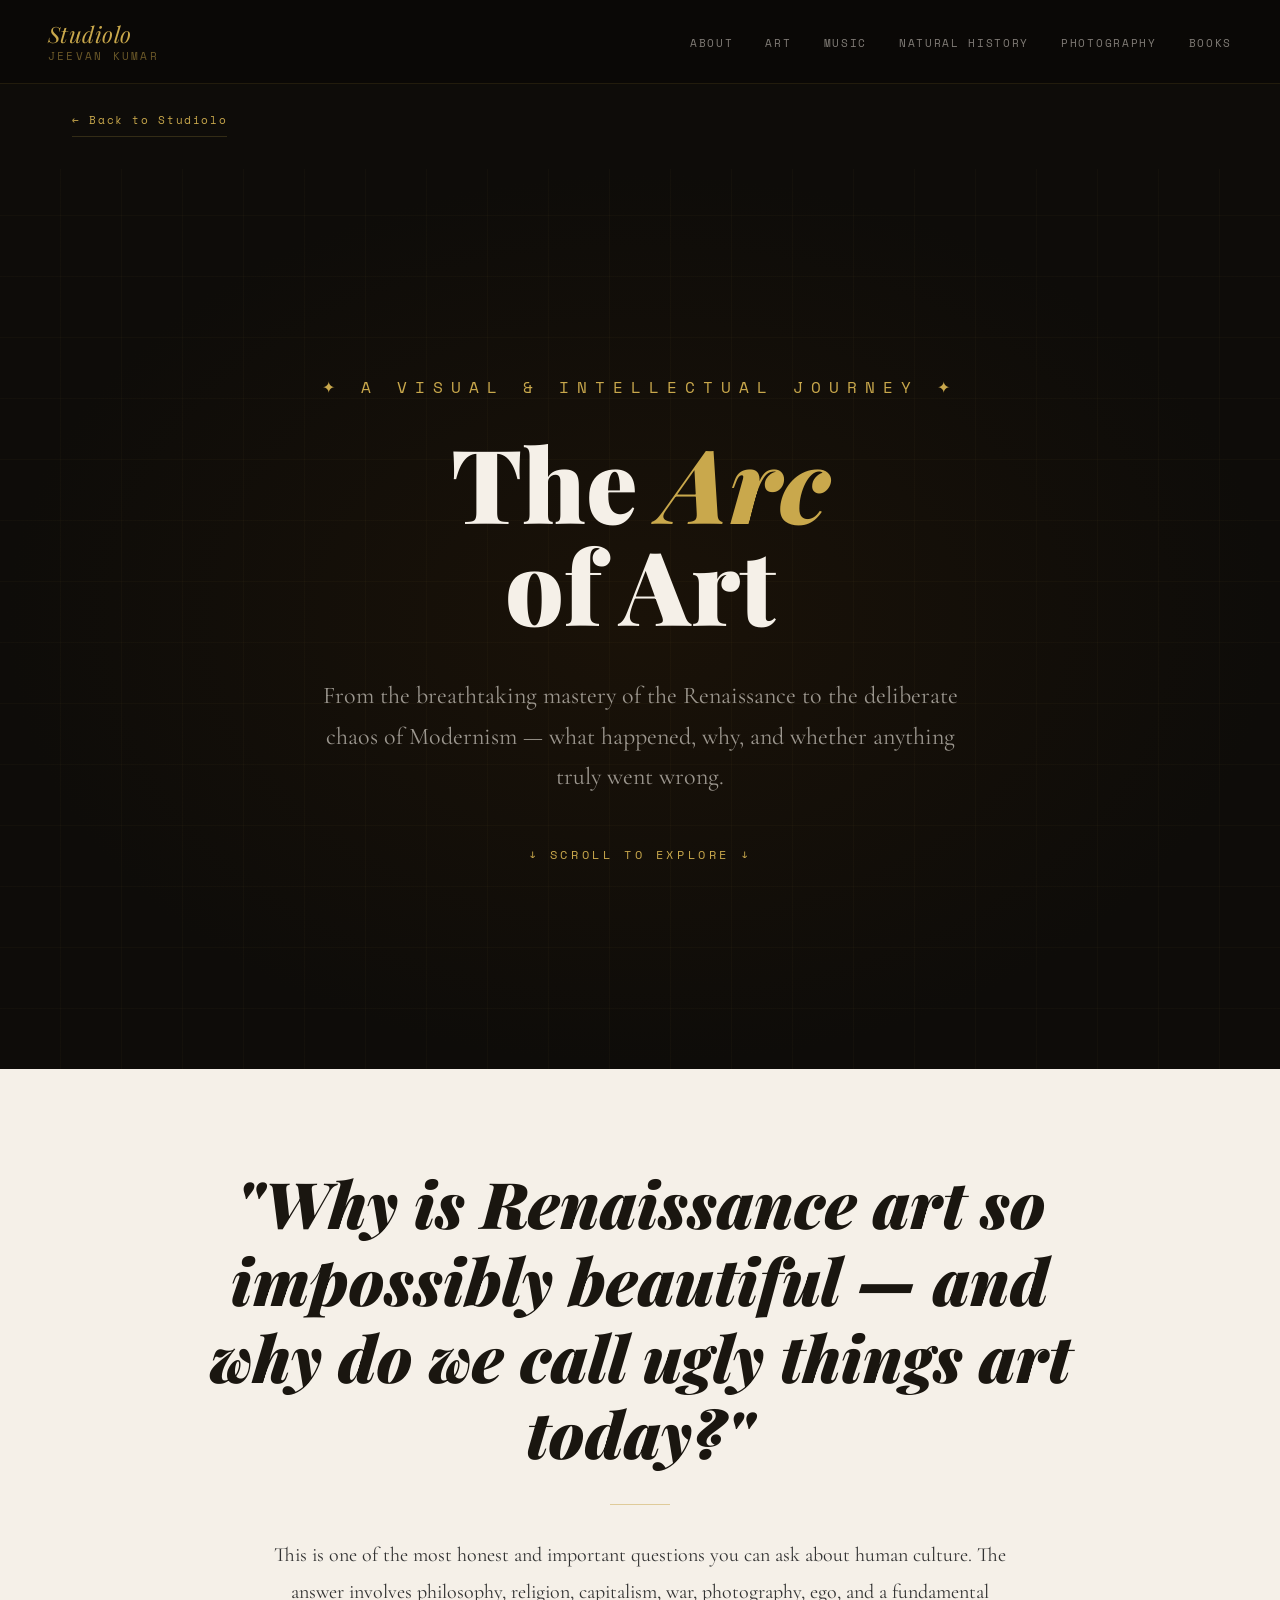
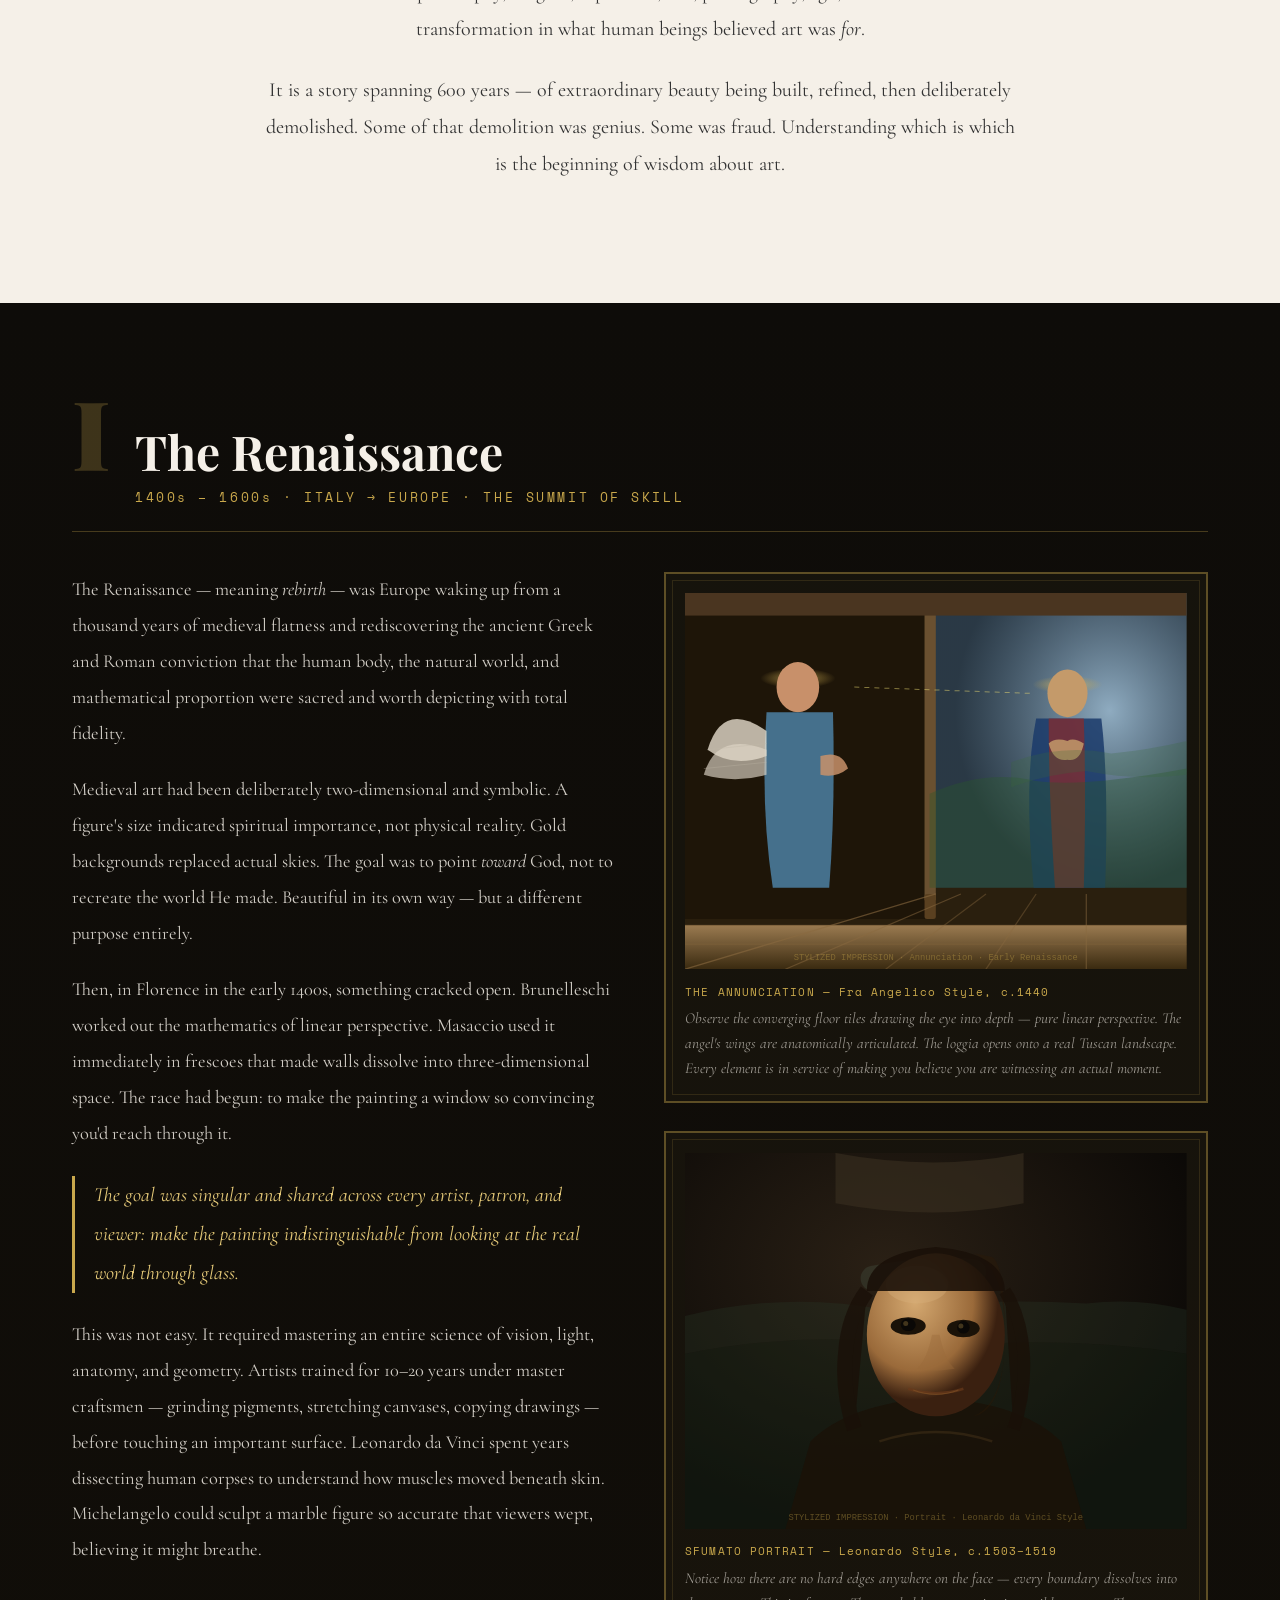
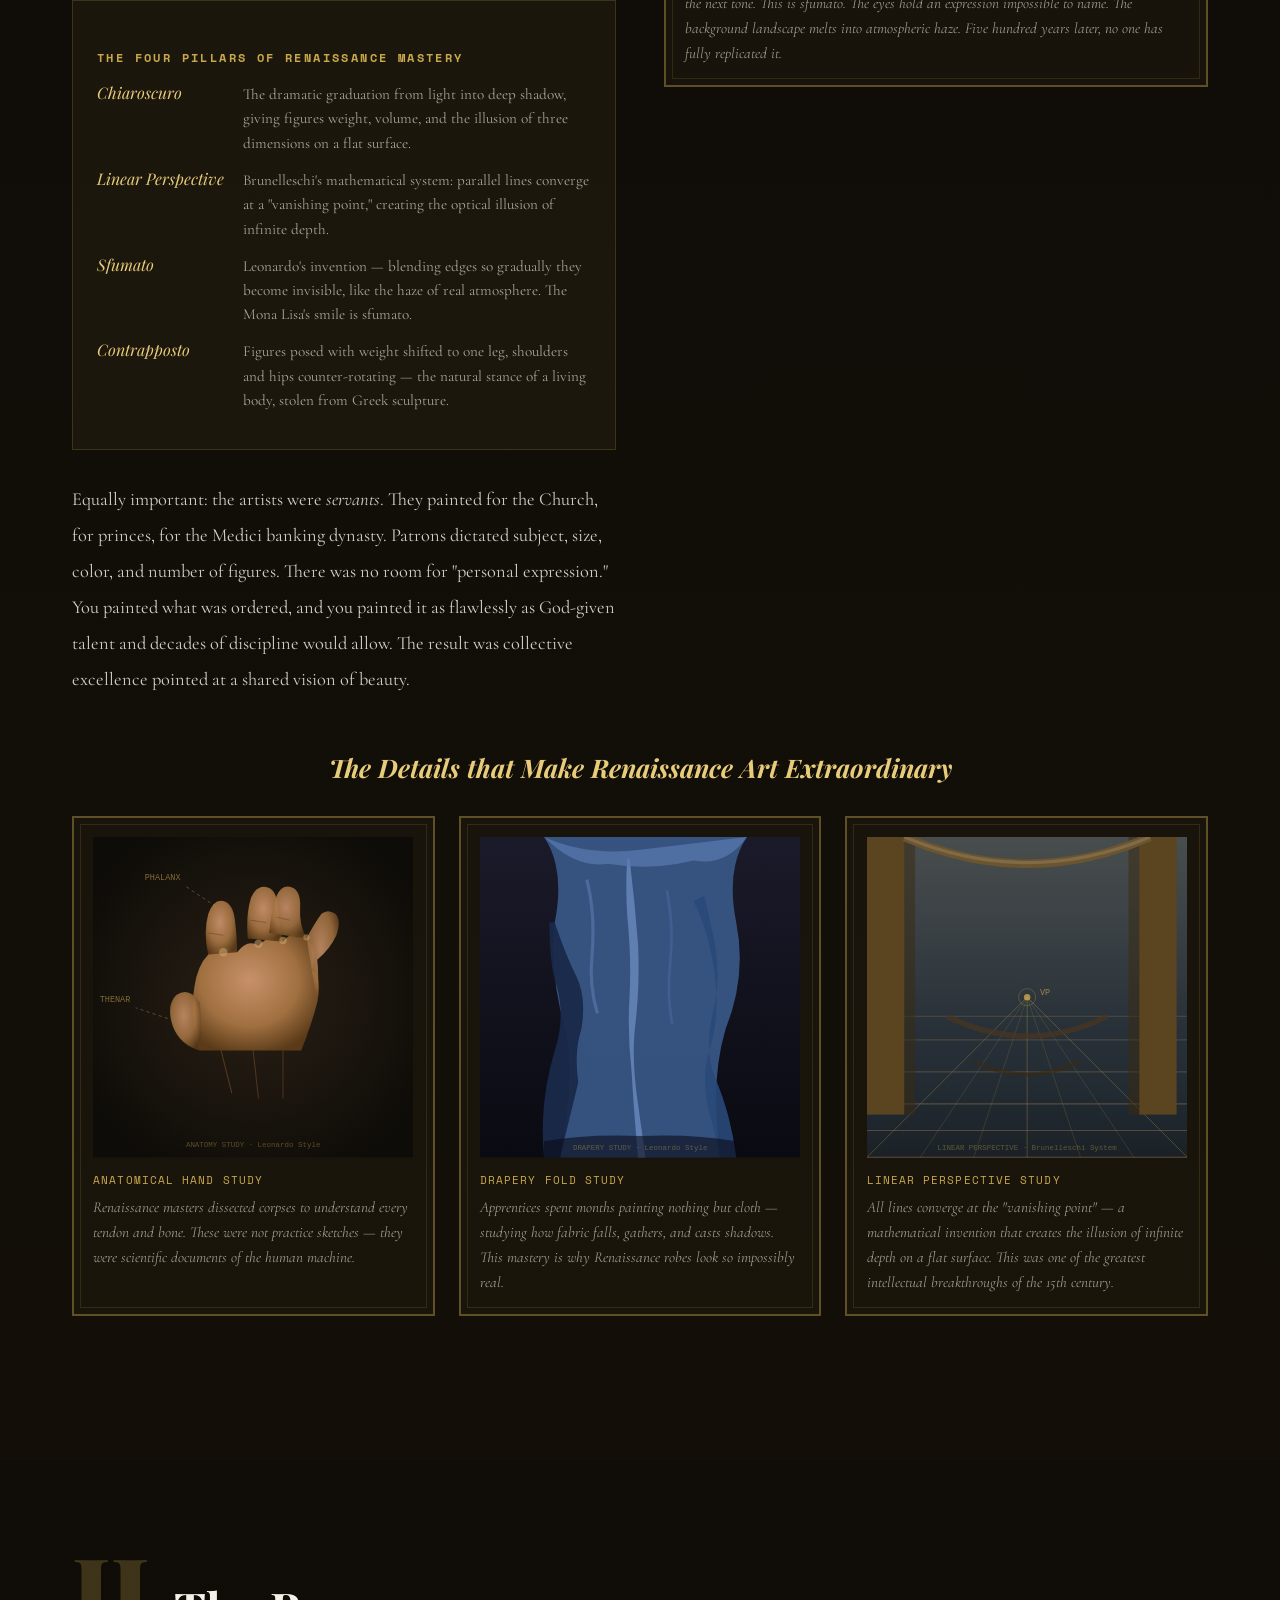
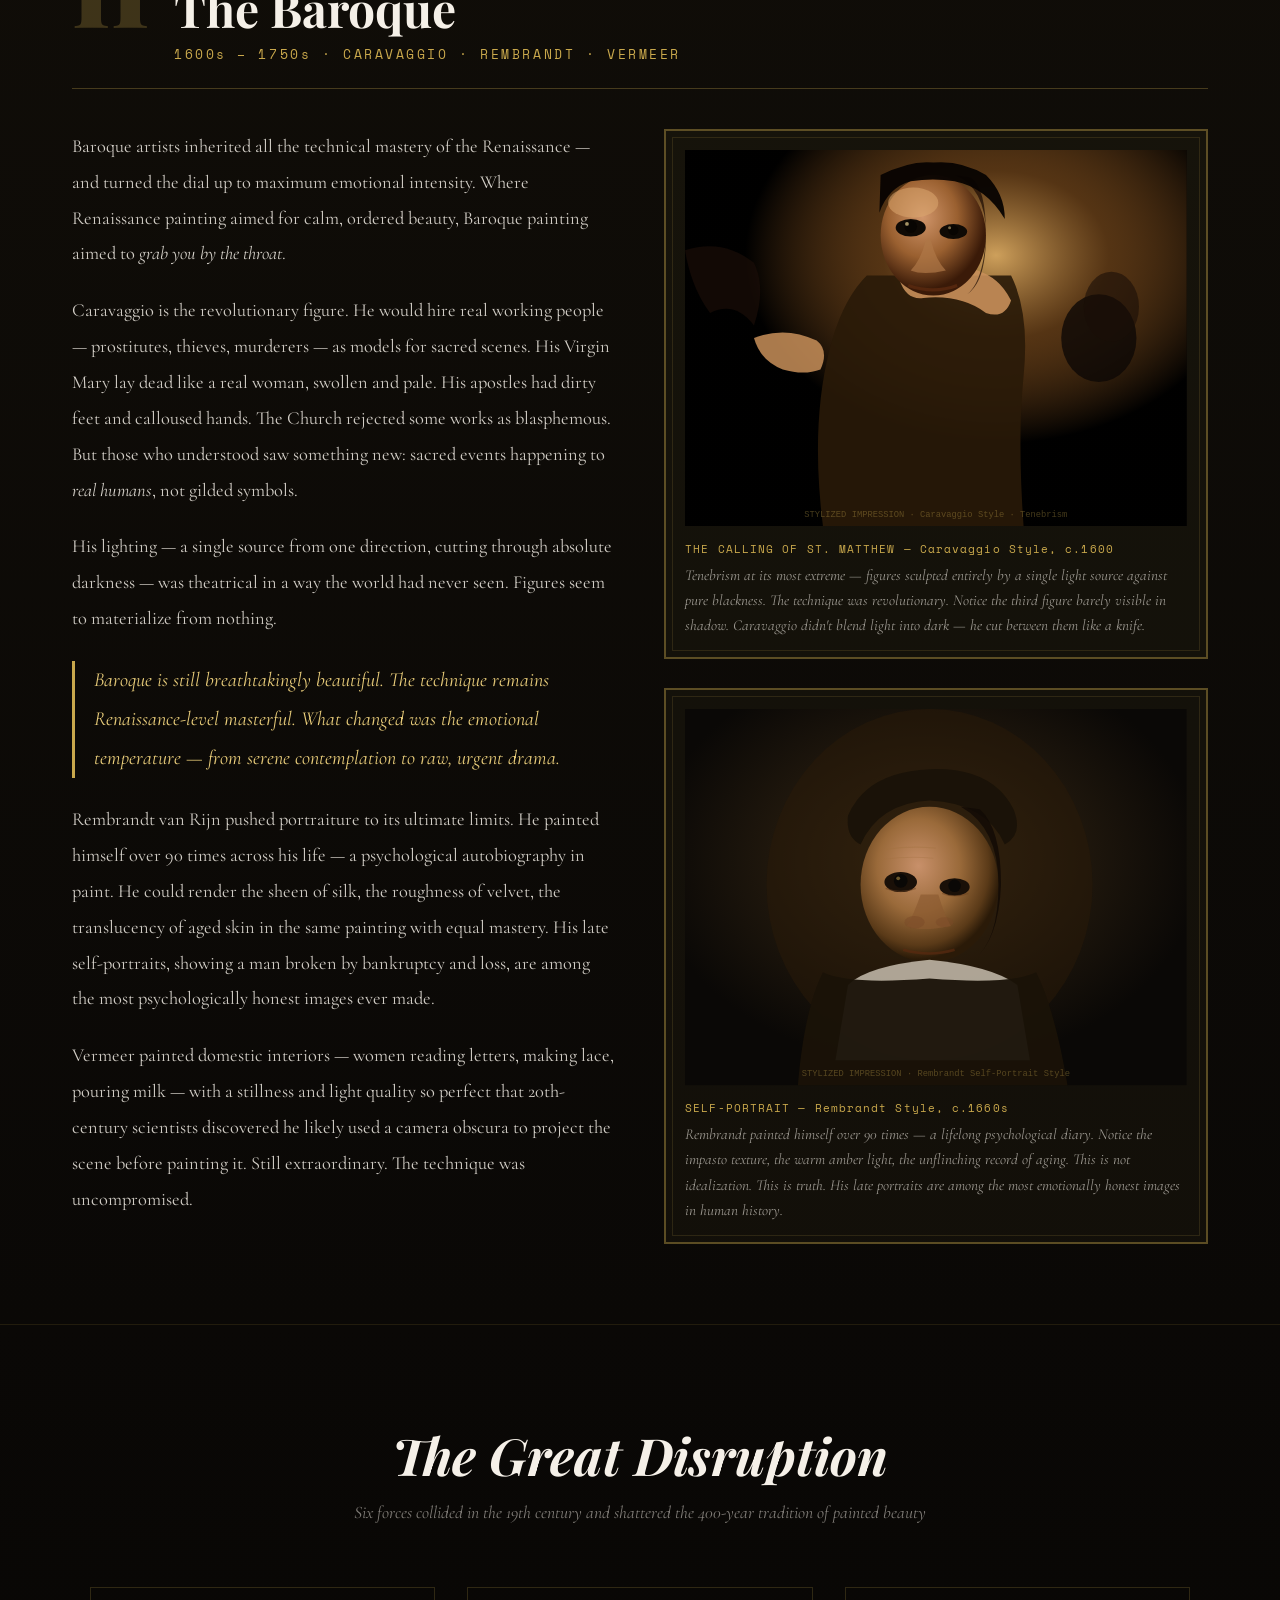
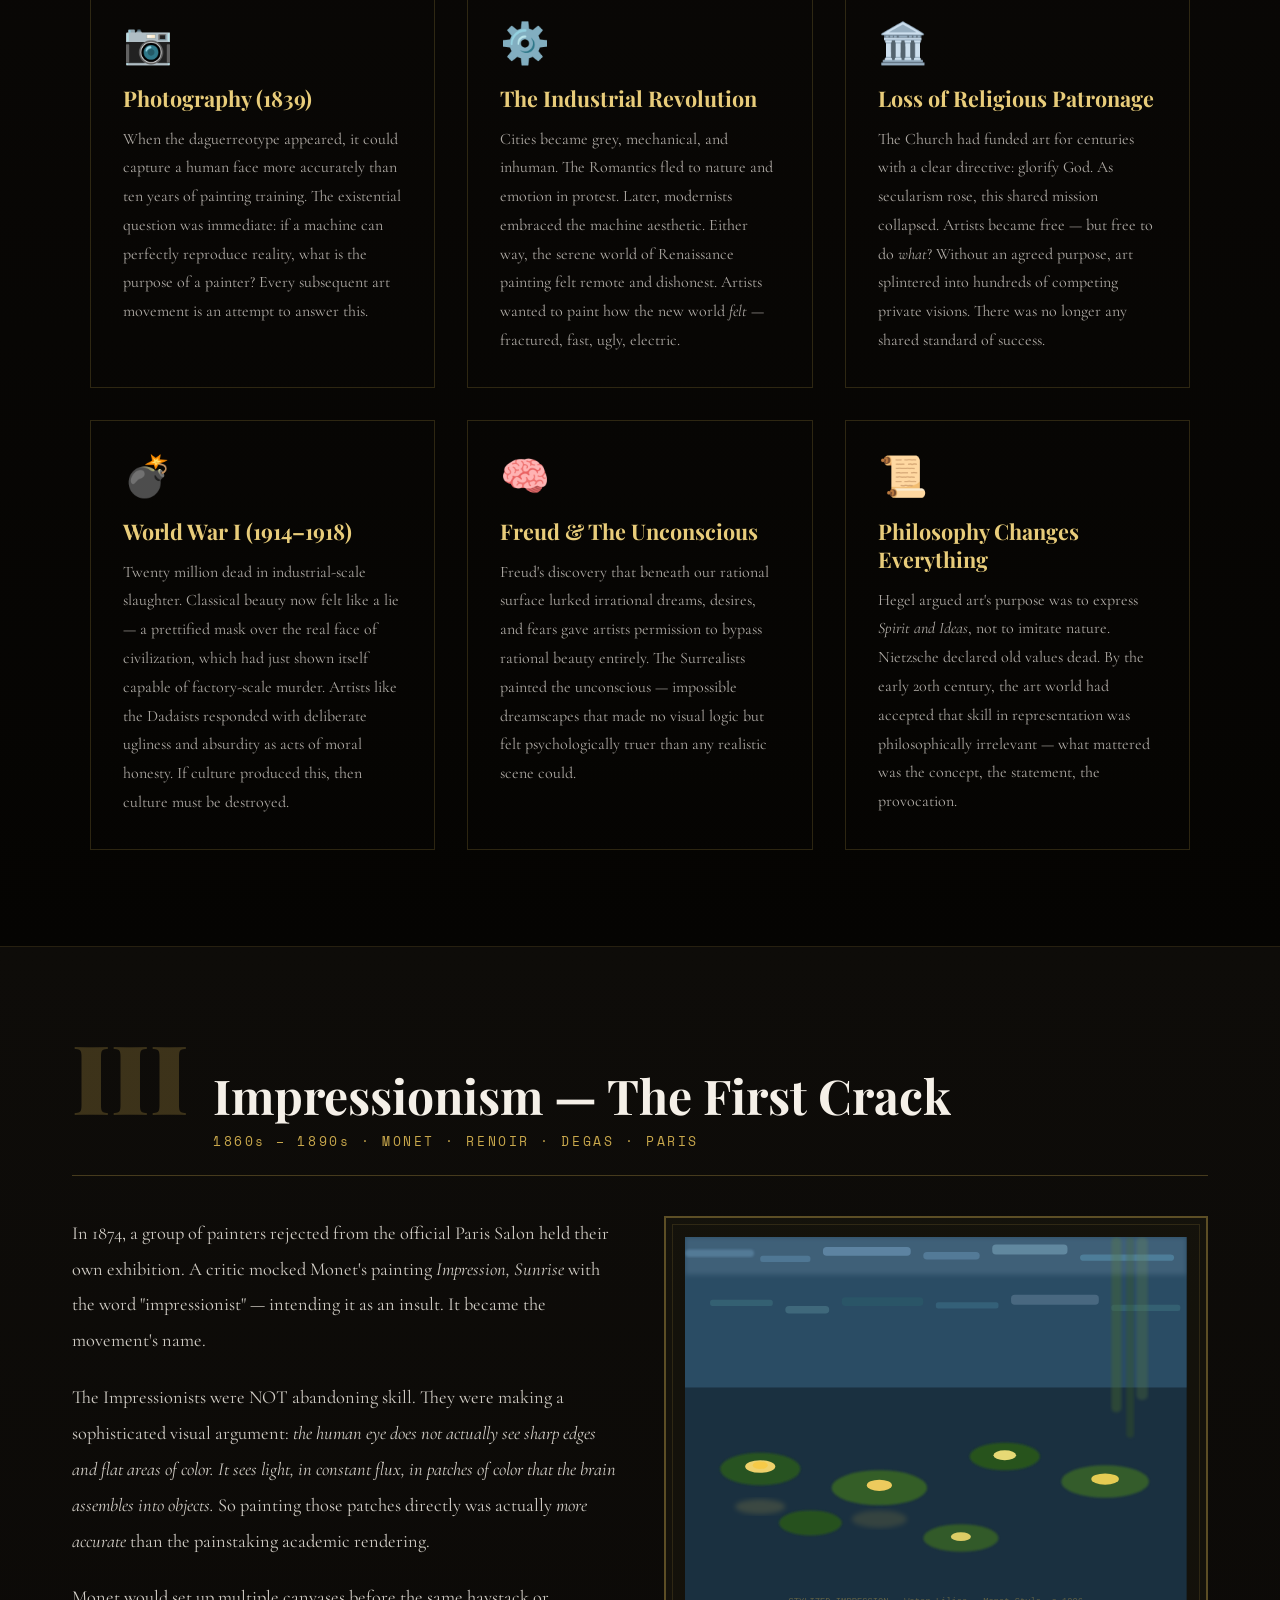
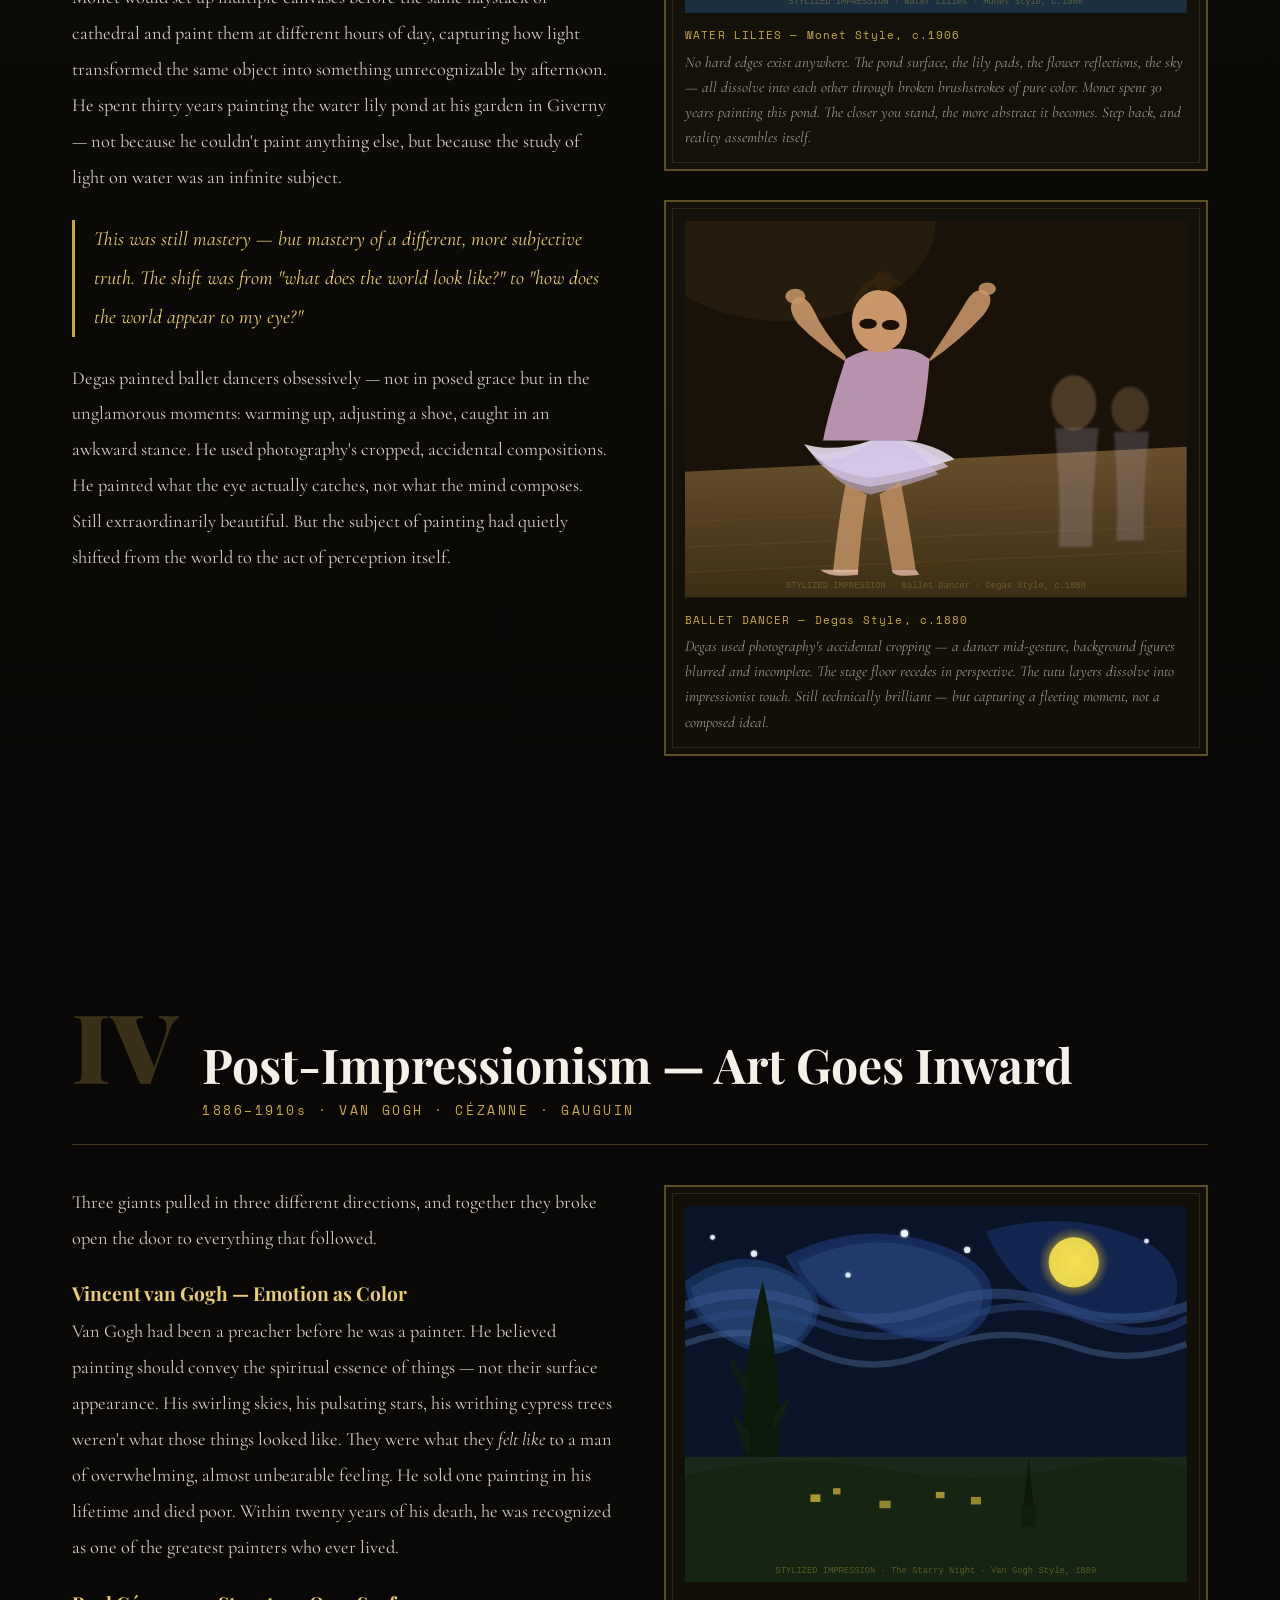
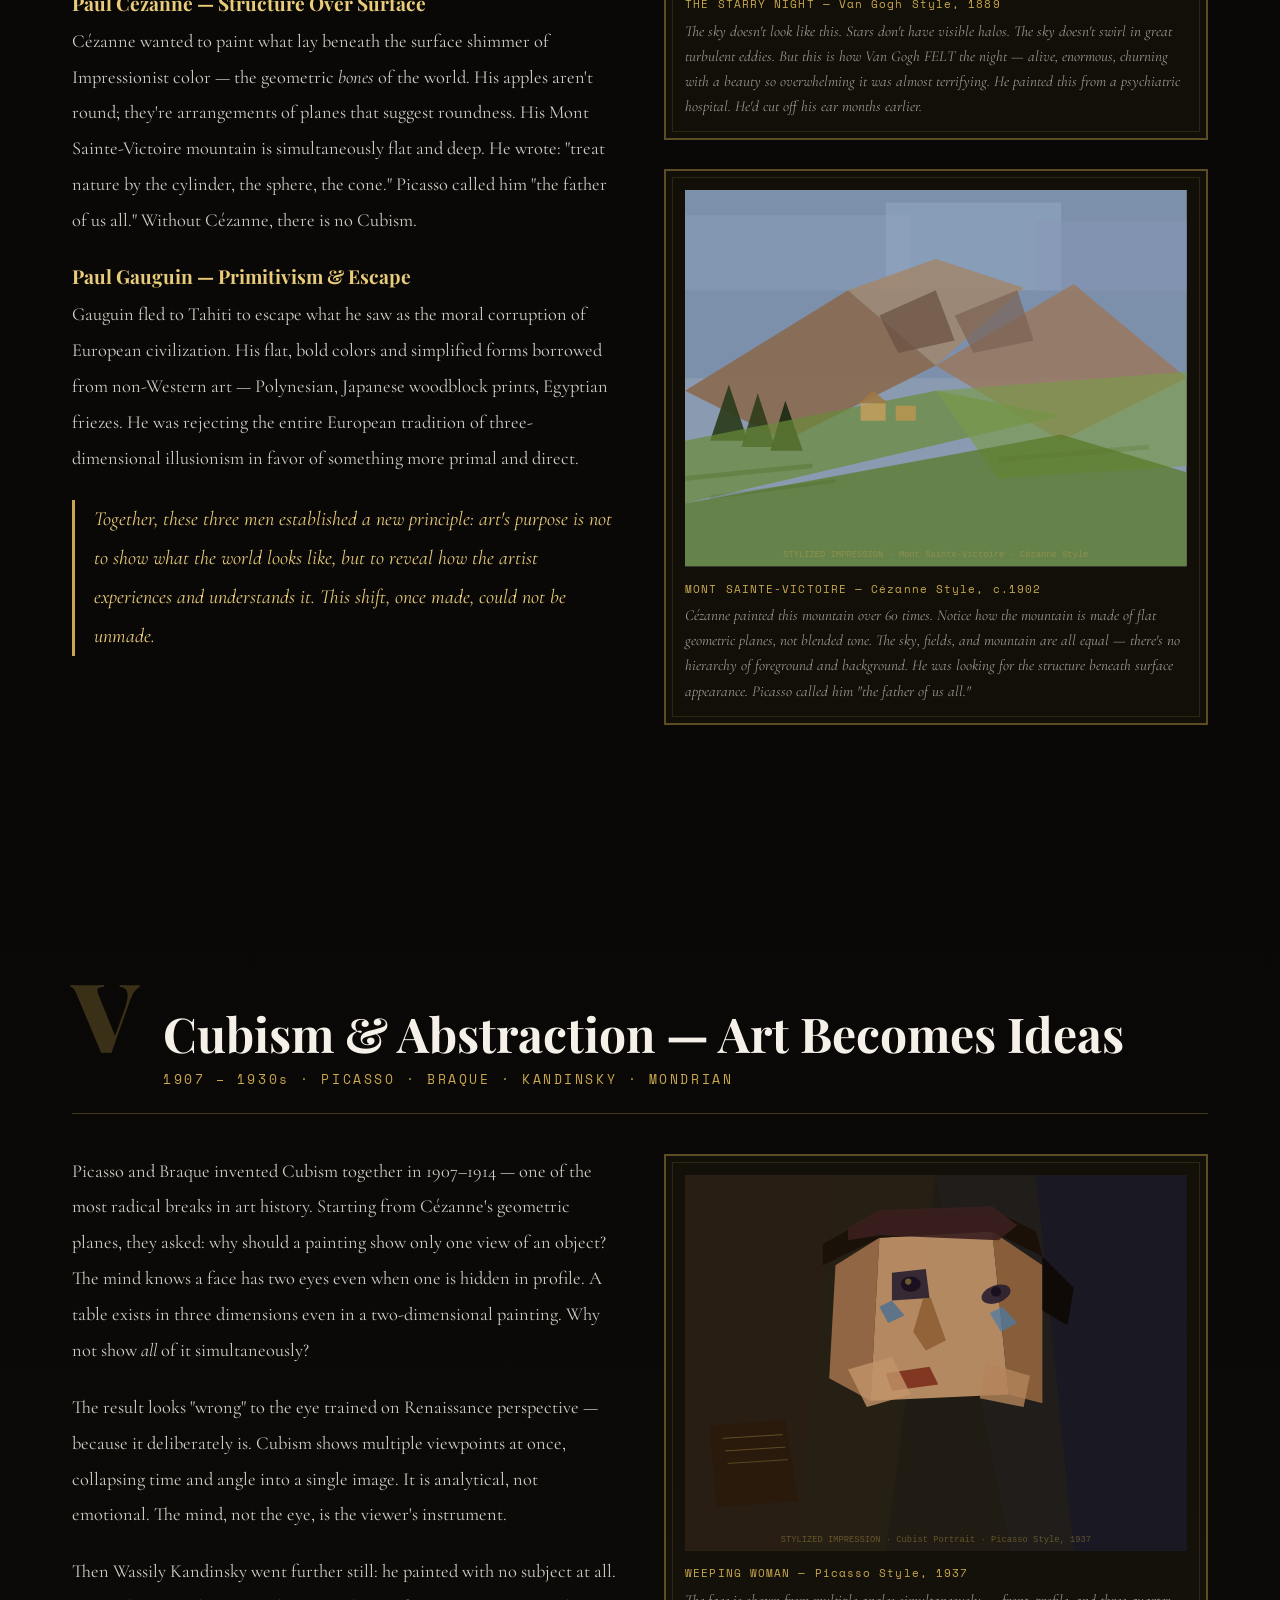
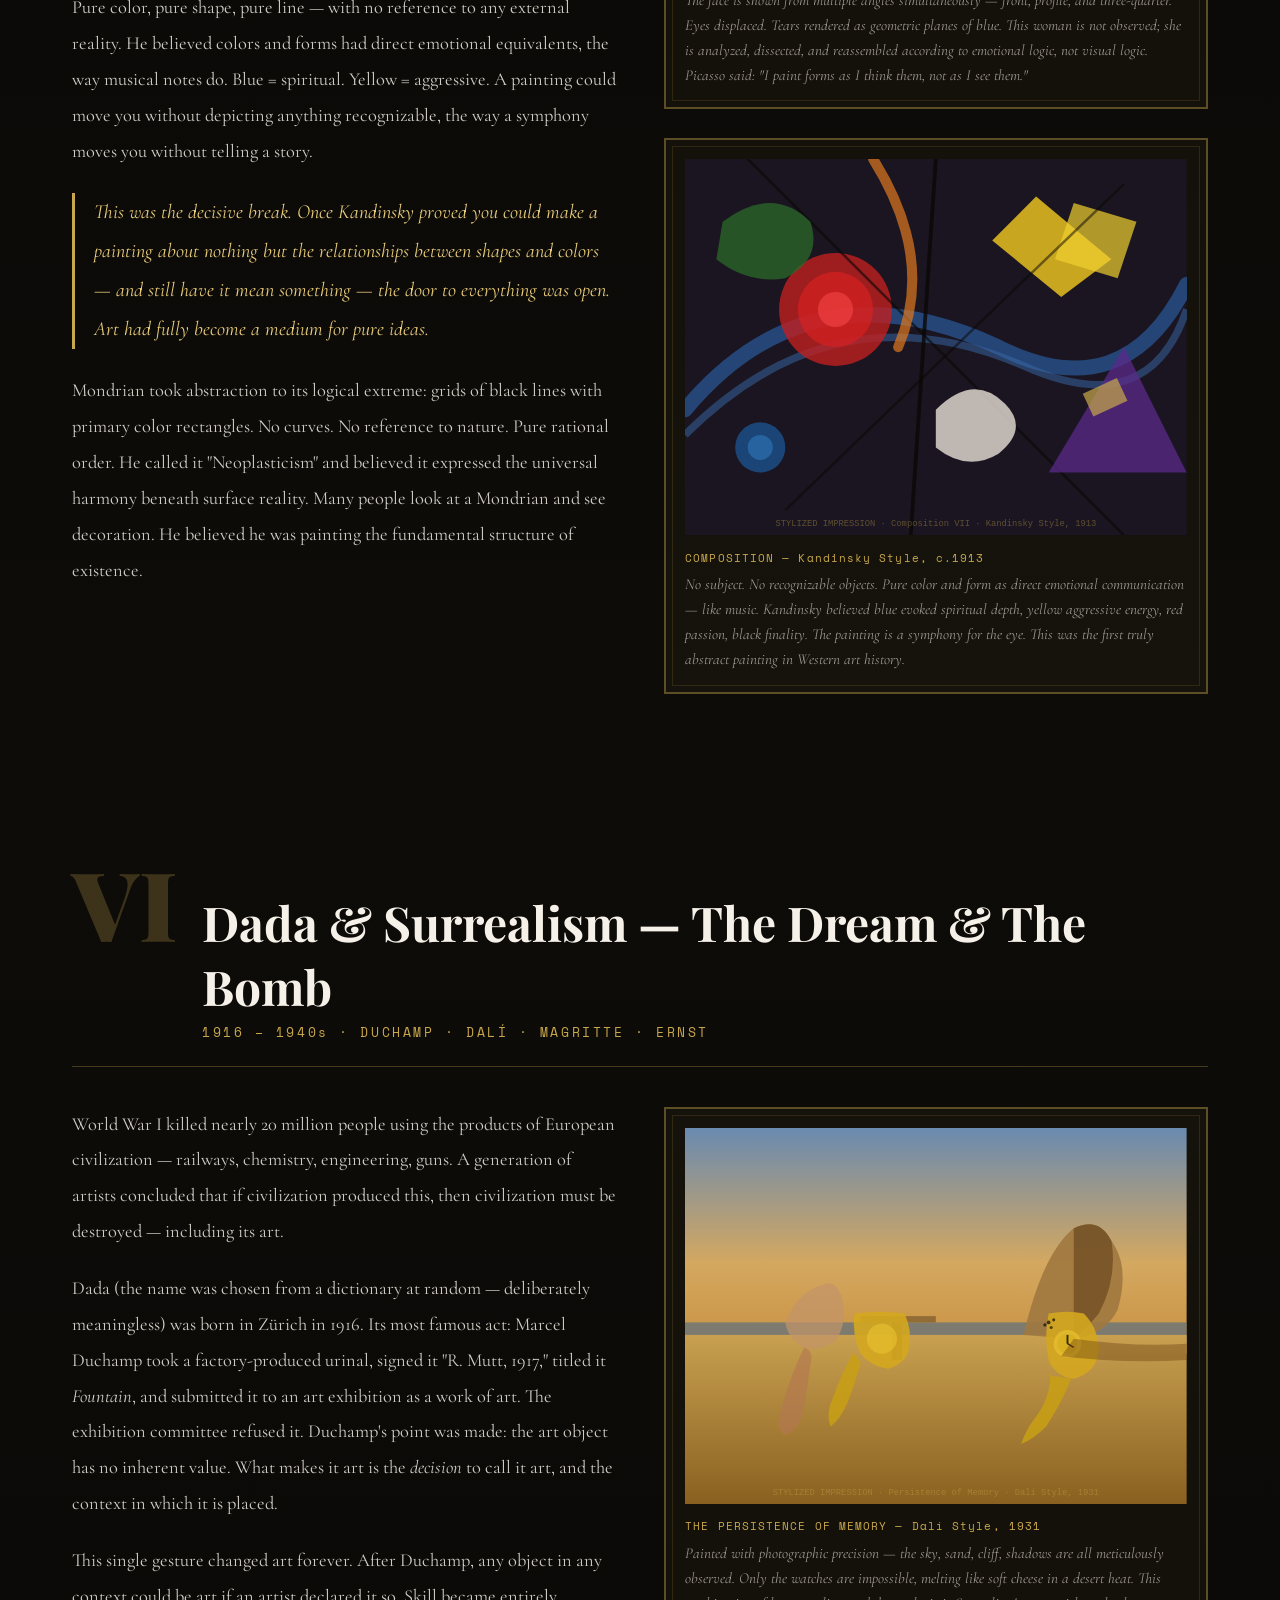
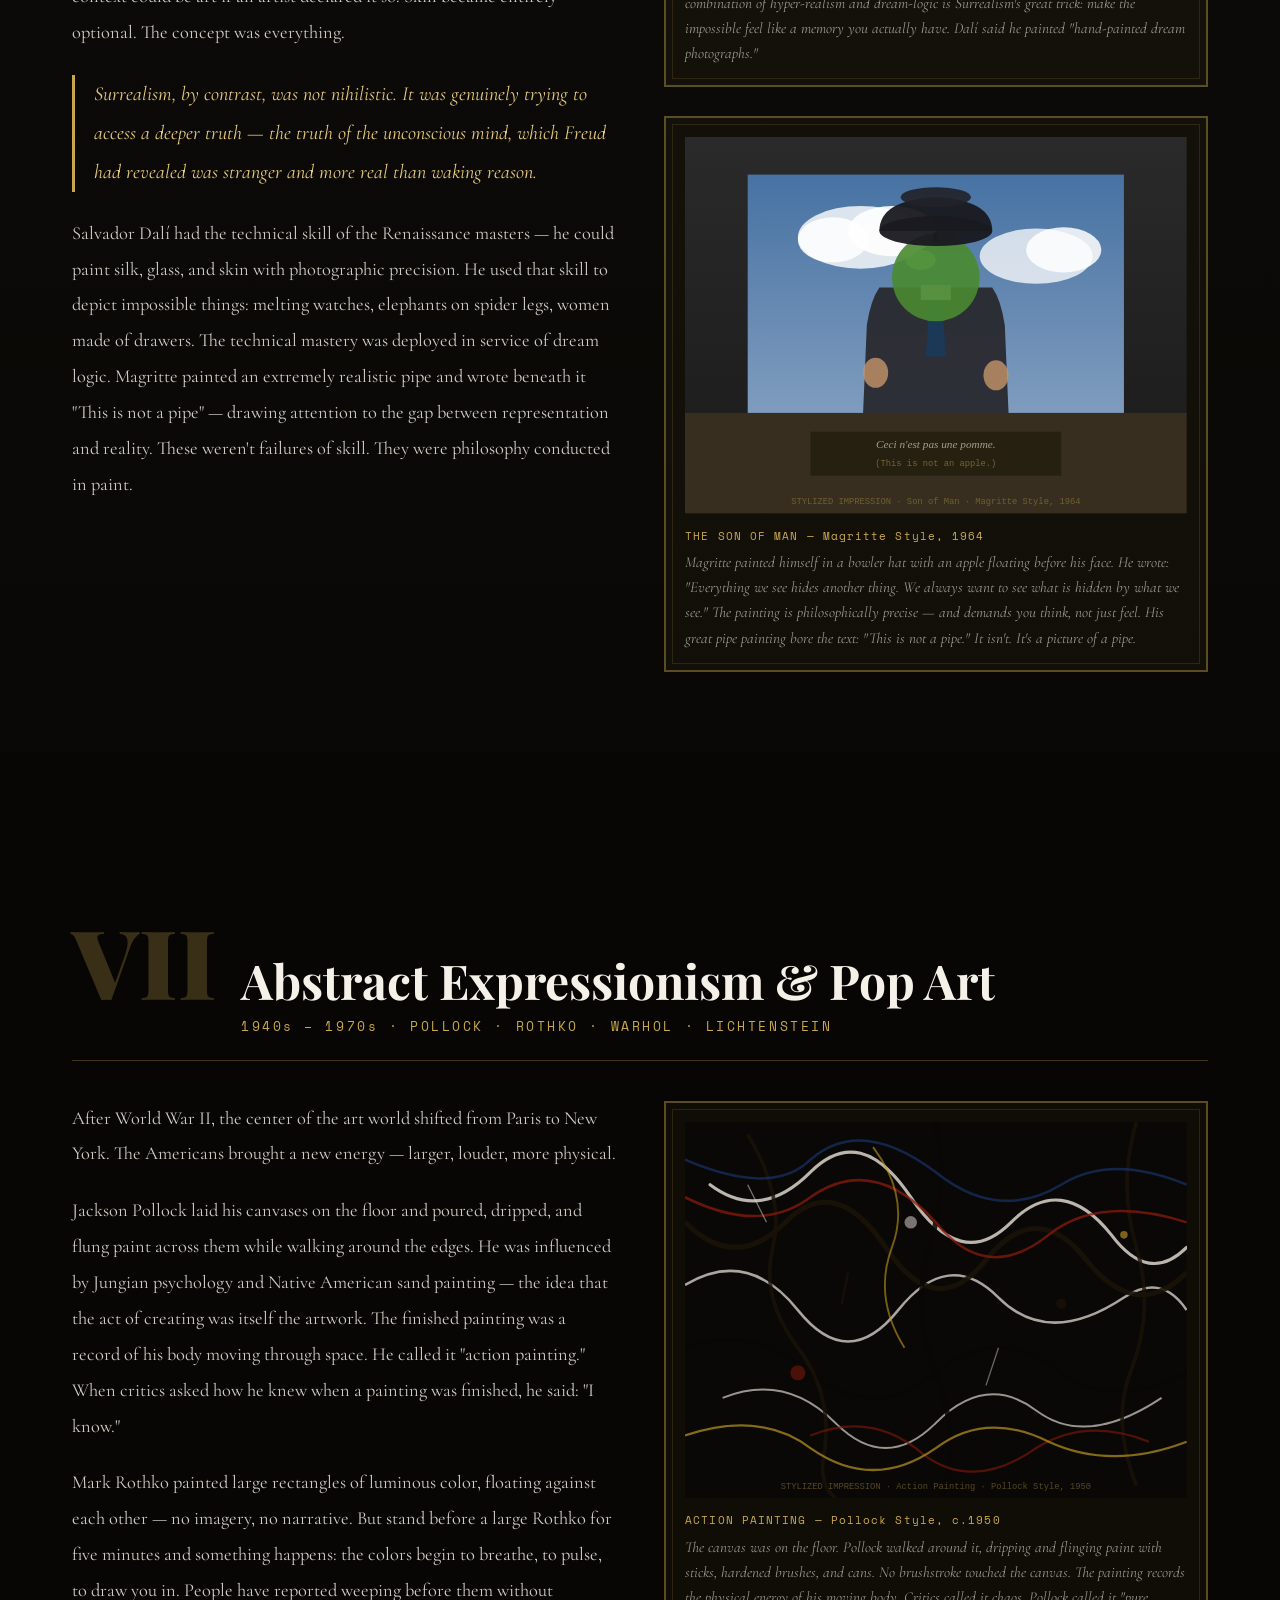
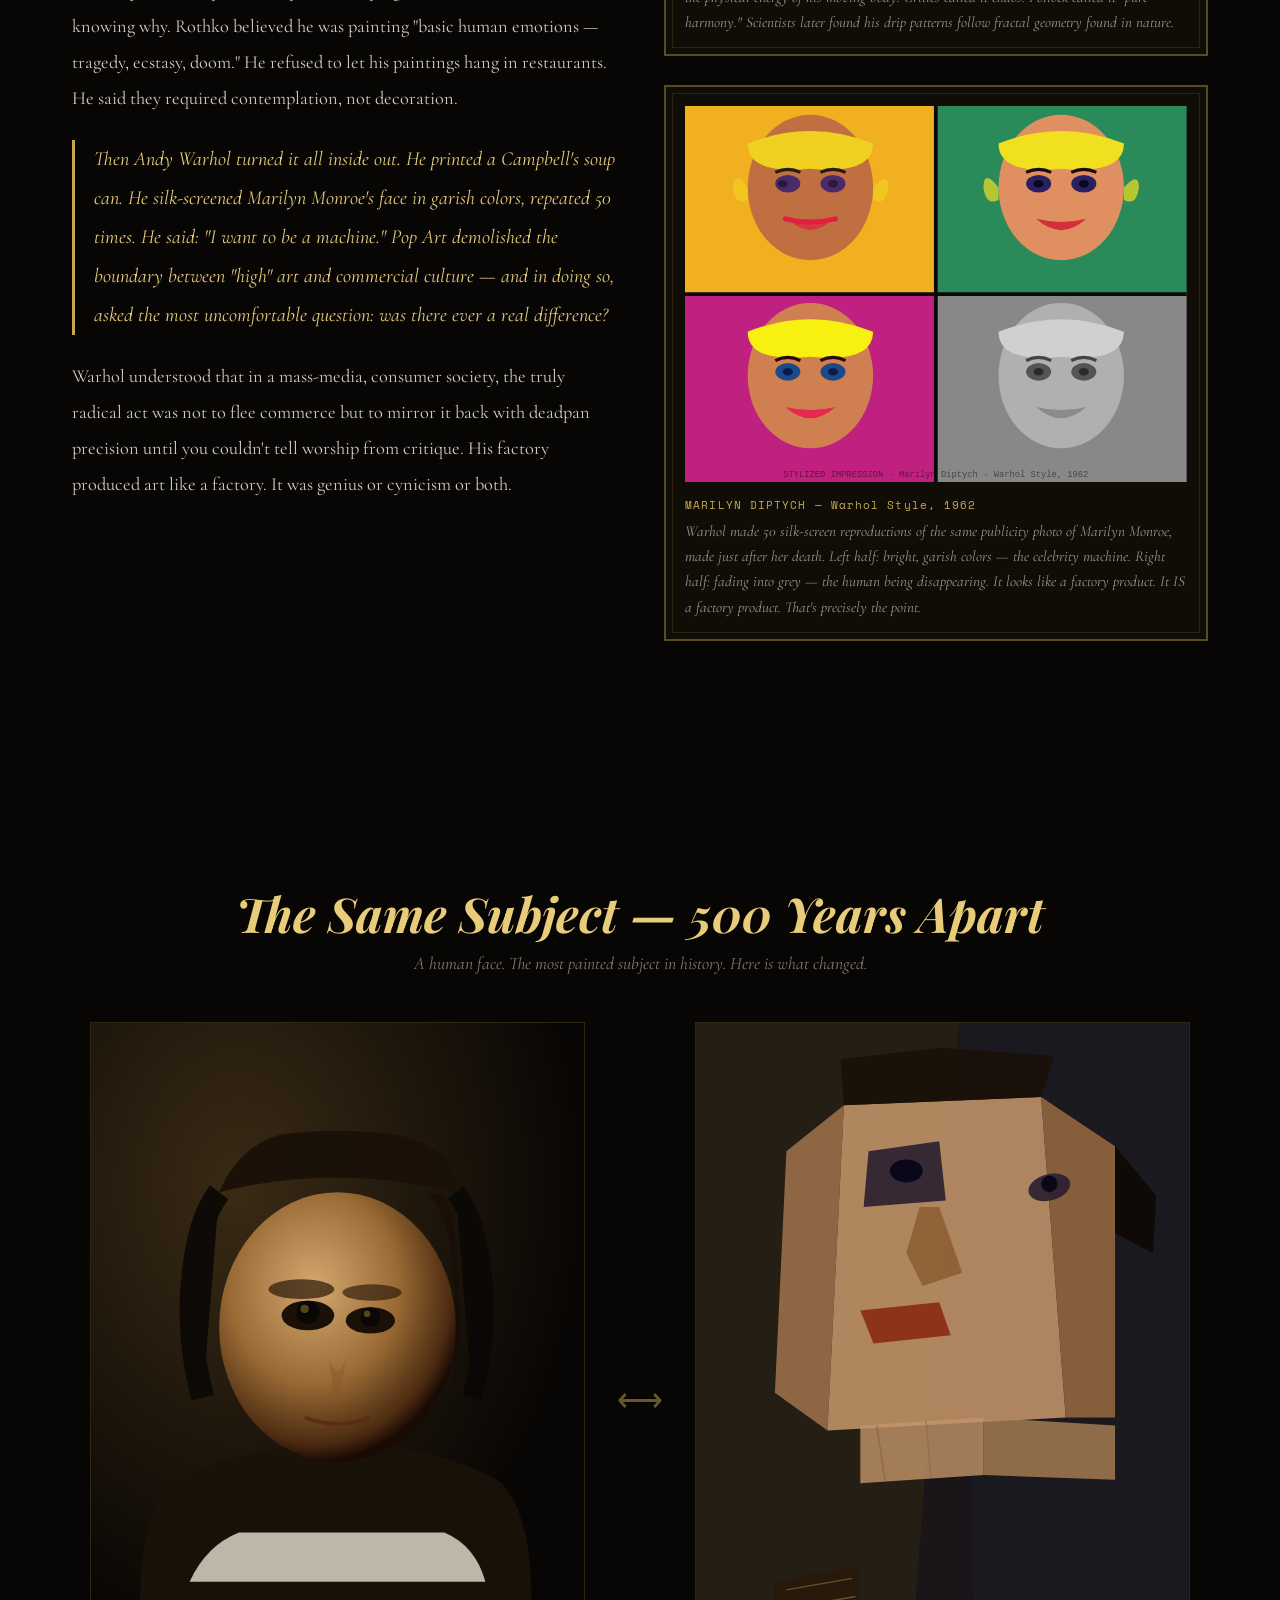
==== articles/art-history.html @ 5461d725 "Initial commit — Studiolo" ====
<!DOCTYPE html>
<html lang="en">
<head>
<meta charset="UTF-8">
<meta name="viewport" content="width=device-width, initial-scale=1.0">
<title>The Arc of Art — Studiolo · Jeevan Kumar</title>
<link href="https://fonts.googleapis.com/css2?family=Playfair+Display:ital,wght@0,400;0,700;0,900;1,400;1,700&family=Cormorant+Garamond:ital,wght@0,300;0,400;0,600;1,300;1,400&family=Space+Mono:wght@400;700&display=swap" rel="stylesheet">
<link rel="stylesheet" href="../style.css">
<style>
  /* article-page overrides — nav spacing */
  .hero { min-height: 0; padding-top: 8rem; padding-bottom: 4rem; }
  body > .nav + * { padding-top: 0; }
</style>
<style>
  :root {
    --gold: #c9a84c;
    --gold-light: #e8cc7a;
    --cream: #f5f0e8;
    --dark: #0e0c09;
    --ink: #1a1610;
    --rust: #8b3a2a;
    --slate: #4a5568;
    --modern-red: #cc2200;
    --modern-blue: #0033cc;
    --modern-yellow: #ffcc00;
  }

  * { margin: 0; padding: 0; box-sizing: border-box; }

  body {
    background: var(--dark);
    color: var(--cream);
    font-family: 'Cormorant Garamond', serif;
    overflow-x: hidden;
  }

  /* ── HERO ── */
  .hero {
    min-height: 100vh;
    display: flex;
    flex-direction: column;
    justify-content: center;
    align-items: center;
    text-align: center;
    padding: 4rem 2rem;
    position: relative;
    background: radial-gradient(ellipse at center, #1a1208 0%, #0e0c09 70%);
    overflow: hidden;
  }

  .hero::before {
    content: '';
    position: absolute;
    inset: 0;
    background: 
      repeating-linear-gradient(0deg, transparent, transparent 60px, rgba(201,168,76,0.03) 60px, rgba(201,168,76,0.03) 61px),
      repeating-linear-gradient(90deg, transparent, transparent 60px, rgba(201,168,76,0.03) 60px, rgba(201,168,76,0.03) 61px);
  }

  .hero-ornament {
    font-size: 1rem;
    letter-spacing: 0.5em;
    color: var(--gold);
    text-transform: uppercase;
    font-family: 'Space Mono', monospace;
    margin-bottom: 2rem;
    opacity: 0;
    animation: fadeUp 1s ease 0.3s forwards;
  }

  .hero h1 {
    font-family: 'Playfair Display', serif;
    font-size: clamp(3rem, 8vw, 7rem);
    font-weight: 900;
    line-height: 1;
    color: var(--cream);
    opacity: 0;
    animation: fadeUp 1s ease 0.6s forwards;
    margin-bottom: 1rem;
  }

  .hero h1 em { font-style: italic; color: var(--gold); }

  .hero-sub {
    font-size: clamp(1.1rem, 2vw, 1.5rem);
    color: rgba(245,240,232,0.6);
    max-width: 650px;
    line-height: 1.7;
    opacity: 0;
    animation: fadeUp 1s ease 0.9s forwards;
    margin-bottom: 3rem;
  }

  .scroll-hint {
    font-family: 'Space Mono', monospace;
    font-size: 0.75rem;
    color: var(--gold);
    letter-spacing: 0.3em;
    opacity: 0;
    animation: fadeUp 1s ease 1.2s forwards, pulse 2s ease 2s infinite;
  }

  /* ── BIG QUESTION ── */
  .big-question {
    background: var(--cream);
    color: var(--ink);
    padding: 6rem 2rem;
    text-align: center;
  }

  .big-question h2 {
    font-family: 'Playfair Display', serif;
    font-size: clamp(2rem, 5vw, 4rem);
    font-weight: 900;
    font-style: italic;
    max-width: 900px;
    margin: 0 auto 2rem;
    line-height: 1.2;
  }

  .big-question p {
    font-size: 1.25rem;
    max-width: 760px;
    margin: 0 auto 1.5rem;
    line-height: 1.85;
    color: #333;
  }

  /* ── ERA SECTIONS ── */
  .era {
    padding: 5rem 2rem;
    max-width: 1200px;
    margin: 0 auto;
  }

  .era-header {
    display: flex;
    align-items: baseline;
    gap: 1.5rem;
    margin-bottom: 2.5rem;
    border-bottom: 1px solid rgba(201,168,76,0.3);
    padding-bottom: 1.5rem;
  }

  .era-number {
    font-family: 'Playfair Display', serif;
    font-size: 6rem;
    font-weight: 900;
    color: var(--gold);
    opacity: 0.25;
    line-height: 1;
    flex-shrink: 0;
  }

  .era-title-block h2 {
    font-family: 'Playfair Display', serif;
    font-size: clamp(1.8rem, 4vw, 3rem);
    font-weight: 700;
    color: var(--cream);
    margin-bottom: 0.3rem;
  }

  .era-title-block .date-range {
    font-family: 'Space Mono', monospace;
    font-size: 0.8rem;
    color: var(--gold);
    letter-spacing: 0.2em;
  }

  .era-body {
    display: grid;
    grid-template-columns: 1fr 1fr;
    gap: 3rem;
    align-items: start;
  }

  @media (max-width: 768px) {
    .era-body { grid-template-columns: 1fr; }
    .era-number { font-size: 4rem; }
  }

  .era-text p {
    font-size: 1.15rem;
    line-height: 1.95;
    color: rgba(245,240,232,0.85);
    margin-bottom: 1.3rem;
  }

  .era-text .highlight {
    border-left: 3px solid var(--gold);
    padding-left: 1.2rem;
    font-style: italic;
    font-size: 1.25rem;
    color: var(--gold-light);
    margin: 1.5rem 0;
  }

  .era-text h4 {
    font-family: 'Playfair Display', serif;
    font-size: 1.2rem;
    color: var(--gold-light);
    margin: 1.5rem 0 0.5rem;
  }

  /* ── PAINTING GALLERY ── */
  .painting-showcase {
    display: flex;
    flex-direction: column;
    gap: 1.8rem;
  }

  .painting-frame {
    border: 2px solid rgba(201,168,76,0.4);
    padding: 1.2rem;
    position: relative;
    background: rgba(201,168,76,0.04);
  }

  .painting-frame::before {
    content: '';
    position: absolute;
    inset: 6px;
    border: 1px solid rgba(201,168,76,0.15);
    pointer-events: none;
  }

  .painting-visual {
    width: 100%;
    aspect-ratio: 4/3;
    margin-bottom: 0.9rem;
    position: relative;
    overflow: hidden;
  }

  .painting-visual svg {
    width: 100%;
    height: 100%;
    position: absolute;
    inset: 0;
  }

  .painting-caption {
    font-family: 'Space Mono', monospace;
    font-size: 0.68rem;
    color: var(--gold);
    letter-spacing: 0.1em;
    margin-bottom: 0.4rem;
  }

  .painting-desc {
    font-size: 0.95rem;
    color: rgba(245,240,232,0.6);
    line-height: 1.65;
    font-style: italic;
  }

  /* ── TECHNIQUE BOX ── */
  .technique-box {
    background: rgba(201,168,76,0.06);
    border: 1px solid rgba(201,168,76,0.2);
    padding: 1.5rem;
    margin: 2rem 0;
  }

  .technique-box h4 {
    font-family: 'Space Mono', monospace;
    font-size: 0.75rem;
    color: var(--gold);
    letter-spacing: 0.2em;
    margin-bottom: 1rem;
  }

  .technique-item {
    display: flex;
    gap: 1rem;
    margin-bottom: 0.8rem;
    align-items: start;
  }

  .technique-item .t-name {
    font-family: 'Playfair Display', serif;
    font-style: italic;
    color: var(--gold-light);
    white-space: nowrap;
    min-width: 130px;
    font-size: 1rem;
  }

  .technique-item .t-desc {
    font-size: 0.95rem;
    color: rgba(245,240,232,0.65);
    line-height: 1.6;
  }

  /* ── FULL WIDTH PAINTING ── */
  .full-painting-section {
    padding: 4rem 2rem;
    max-width: 1200px;
    margin: 0 auto;
  }

  .full-painting-section h3 {
    font-family: 'Playfair Display', serif;
    font-size: 1.6rem;
    color: var(--gold-light);
    margin-bottom: 2rem;
    font-style: italic;
    text-align: center;
  }

  .paintings-row {
    display: grid;
    grid-template-columns: repeat(3, 1fr);
    gap: 1.5rem;
  }

  @media (max-width: 768px) {
    .paintings-row { grid-template-columns: 1fr; }
  }

  .paintings-row-2 {
    display: grid;
    grid-template-columns: repeat(2, 1fr);
    gap: 1.5rem;
    margin-top: 1.5rem;
  }

  @media (max-width: 600px) {
    .paintings-row-2 { grid-template-columns: 1fr; }
  }

  /* ── KEY FACTORS SECTION ── */
  .factors-section {
    background: #07050300;
    padding: 6rem 2rem;
    border-top: 1px solid rgba(201,168,76,0.15);
    border-bottom: 1px solid rgba(201,168,76,0.15);
    background: linear-gradient(180deg, #0a0806 0%, #050402 100%);
  }

  .factors-section h2 {
    font-family: 'Playfair Display', serif;
    font-size: clamp(2rem, 4vw, 3.5rem);
    text-align: center;
    margin-bottom: 0.8rem;
    font-style: italic;
  }

  .factors-section .section-sub {
    text-align: center;
    color: rgba(245,240,232,0.5);
    font-size: 1.1rem;
    margin-bottom: 4rem;
    font-style: italic;
  }

  .factors-grid {
    display: grid;
    grid-template-columns: repeat(auto-fit, minmax(290px, 1fr));
    gap: 2rem;
    max-width: 1100px;
    margin: 0 auto;
  }

  .factor-card {
    border: 1px solid rgba(201,168,76,0.2);
    padding: 2rem;
    transition: border-color 0.3s;
  }

  .factor-card:hover { border-color: rgba(201,168,76,0.5); }

  .factor-icon { font-size: 2.5rem; margin-bottom: 1rem; display: block; }

  .factor-card h3 {
    font-family: 'Playfair Display', serif;
    font-size: 1.35rem;
    color: var(--gold-light);
    margin-bottom: 0.8rem;
  }

  .factor-card p {
    font-size: 1rem;
    line-height: 1.8;
    color: rgba(245,240,232,0.7);
  }

  /* ── QUOTE DIVIDER ── */
  .quote-divider {
    padding: 5rem 2rem;
    text-align: center;
    max-width: 900px;
    margin: 0 auto;
  }

  .quote-divider blockquote {
    font-family: 'Playfair Display', serif;
    font-size: clamp(1.4rem, 3vw, 2.2rem);
    font-style: italic;
    line-height: 1.5;
    color: var(--cream);
    margin-bottom: 1.5rem;
    position: relative;
    padding: 0 3rem;
  }

  .quote-divider blockquote::before,
  .quote-divider blockquote::after {
    content: '"';
    font-size: 6rem;
    color: var(--gold);
    opacity: 0.3;
    position: absolute;
    line-height: 1;
  }

  .quote-divider blockquote::before { top: -1rem; left: 0; }
  .quote-divider blockquote::after { content: '"'; bottom: -3rem; right: 0; }
  .quote-divider cite { font-family: 'Space Mono', monospace; font-size: 0.8rem; color: var(--gold); letter-spacing: 0.2em; font-style: normal; }

  /* ── SIDE BY SIDE COMPARISON ── */
  .comparison-section {
    padding: 5rem 2rem;
    background: #080604;
  }

  .comparison-section h2 {
    font-family: 'Playfair Display', serif;
    font-size: clamp(1.8rem, 4vw, 3rem);
    text-align: center;
    margin-bottom: 0.5rem;
    font-style: italic;
    color: var(--gold-light);
  }

  .comparison-section .comp-sub {
    text-align: center;
    color: rgba(245,240,232,0.5);
    font-style: italic;
    margin-bottom: 3rem;
    font-size: 1.1rem;
  }

  .comp-grid {
    display: grid;
    grid-template-columns: 1fr auto 1fr;
    gap: 2rem;
    max-width: 1100px;
    margin: 0 auto 4rem;
    align-items: center;
  }

  @media (max-width: 700px) {
    .comp-grid { grid-template-columns: 1fr; }
  }

  .comp-vs {
    font-family: 'Playfair Display', serif;
    font-size: 2rem;
    color: var(--gold);
    opacity: 0.5;
    text-align: center;
  }

  .comp-card { border: 1px solid rgba(201,168,76,0.2); overflow: hidden; }

  .comp-visual {
    width: 100%;
    aspect-ratio: 3/4;
    position: relative;
    overflow: hidden;
  }

  .comp-visual svg { width: 100%; height: 100%; position: absolute; inset: 0; }

  .comp-label {
    padding: 1rem 1.2rem;
    border-top: 1px solid rgba(201,168,76,0.15);
  }

  .comp-label h4 { font-family: 'Playfair Display', serif; font-size: 1.05rem; color: var(--cream); margin-bottom: 0.2rem; }
  .comp-label p { font-size: 0.85rem; color: rgba(245,240,232,0.5); font-style: italic; }

  /* ── TIMELINE ── */
  .timeline-section {
    padding: 6rem 2rem;
    max-width: 900px;
    margin: 0 auto;
  }

  .timeline-section h2 {
    font-family: 'Playfair Display', serif;
    font-size: clamp(1.8rem, 4vw, 3rem);
    text-align: center;
    margin-bottom: 4rem;
    font-style: italic;
    color: var(--gold-light);
  }

  .timeline { position: relative; padding-left: 2rem; }

  .timeline::before {
    content: '';
    position: absolute;
    left: 0; top: 0; bottom: 0;
    width: 1px;
    background: linear-gradient(to bottom, var(--gold), rgba(201,168,76,0.1));
  }

  .timeline-item { position: relative; padding: 0 0 3.5rem 2.5rem; }

  .timeline-item::before {
    content: '';
    position: absolute;
    left: -4px; top: 6px;
    width: 8px; height: 8px;
    background: var(--gold);
    border-radius: 50%;
  }

  .timeline-item .t-date { font-family: 'Space Mono', monospace; font-size: 0.75rem; color: var(--gold); letter-spacing: 0.2em; margin-bottom: 0.4rem; }
  .timeline-item h3 { font-family: 'Playfair Display', serif; font-size: 1.5rem; margin-bottom: 0.6rem; color: var(--cream); }
  .timeline-item p { font-size: 1rem; line-height: 1.8; color: rgba(245,240,232,0.65); }

  .timeline-item .t-tag {
    display: inline-block;
    font-family: 'Space Mono', monospace;
    font-size: 0.65rem;
    padding: 0.2rem 0.6rem;
    margin-top: 0.6rem;
    letter-spacing: 0.1em;
  }

  .tag-beauty { border: 1px solid var(--gold); color: var(--gold); }
  .tag-shift { border: 1px solid #7a9a6a; color: #7a9a6a; }
  .tag-break { border: 1px solid var(--rust); color: var(--rust); }
  .tag-idea { border: 1px solid #888; color: #888; }

  /* ── VERDICT ── */
  .verdict {
    background: var(--cream);
    color: var(--ink);
    padding: 7rem 2rem;
  }

  .verdict-inner { max-width: 820px; margin: 0 auto; }

  .verdict h2 {
    font-family: 'Playfair Display', serif;
    font-size: clamp(2rem, 5vw, 3.5rem);
    font-weight: 900;
    margin-bottom: 2.5rem;
    line-height: 1.2;
  }

  .verdict h2 em { color: var(--rust); font-style: italic; }

  .verdict p { font-size: 1.2rem; line-height: 1.95; margin-bottom: 1.5rem; color: #2a2a2a; }

  .verdict h3 {
    font-family: 'Playfair Display', serif;
    font-size: 1.5rem;
    margin: 2.5rem 0 1rem;
    color: var(--rust);
    font-style: italic;
  }

  .verdict .answer-box {
    border-left: 5px solid var(--rust);
    padding: 1.5rem 2rem;
    background: rgba(139,58,42,0.07);
    margin: 2.5rem 0;
    font-size: 1.2rem;
    font-style: italic;
    line-height: 1.8;
  }

  .verdict .gold-box {
    border-left: 5px solid var(--gold);
    padding: 1.5rem 2rem;
    background: rgba(201,168,76,0.07);
    margin: 2.5rem 0;
    font-size: 1.2rem;
    font-style: italic;
    line-height: 1.8;
    color: #2a2010;
  }

  /* ── FOOTER ── */
  .footer {
    padding: 3rem 2rem;
    text-align: center;
    border-top: 1px solid rgba(201,168,76,0.15);
  }

  .footer p { font-family: 'Space Mono', monospace; font-size: 0.75rem; color: rgba(245,240,232,0.3); letter-spacing: 0.2em; }

  .separator { width: 60px; height: 1px; background: var(--gold); margin: 2rem auto; opacity: 0.5; }

  @keyframes fadeUp {
    from { opacity: 0; transform: translateY(30px); }
    to { opacity: 1; transform: translateY(0); }
  }

  @keyframes pulse {
    0%, 100% { opacity: 1; }
    50% { opacity: 0.4; }
  }
</style>
</head>
<body>
<!-- NAV -->
<nav class="nav"><a class="nav-logo" href="../index.html" style="text-decoration:none;">Studiolo<span>JEEVAN KUMAR</span></a><ul class="nav-links"><li><a href="../index.html#about">About</a></li><li><a href="../index.html#art">Art</a></li><li><a href="../index.html#music">Music</a></li><li><a href="../index.html#nature">Natural History</a></li><li><a href="../index.html#photography">Photography</a></li><li><a href="../index.html#books">Books</a></li></ul></nav>
<div style="max-width:1200px;margin:0 auto;padding:6.5rem 2rem 0;"><a href="../index.html#art" class="article-nav-back">← Back to Studiolo</a></div>

<!-- ════════════════════════════════════════ HERO ════════════════════════════════════════ -->
<section class="hero">
  <div class="hero-ornament">✦ A Visual & Intellectual Journey ✦</div>
  <h1>The <em>Arc</em><br>of Art</h1>
  <p class="hero-sub">From the breathtaking mastery of the Renaissance to the deliberate chaos of Modernism — what happened, why, and whether anything truly went wrong.</p>
  <div class="scroll-hint">↓ SCROLL TO EXPLORE ↓</div>
</section>

<!-- ════════════════════════════════════════ BIG QUESTION ════════════════════════════════════════ -->
<section class="big-question">
  <h2>"Why is Renaissance art so impossibly beautiful — and why do we call ugly things art today?"</h2>
  <div class="separator"></div>
  <p>This is one of the most honest and important questions you can ask about human culture. The answer involves philosophy, religion, capitalism, war, photography, ego, and a fundamental transformation in what human beings believed art was <em>for</em>.</p>
  <p>It is a story spanning 600 years — of extraordinary beauty being built, refined, then deliberately demolished. Some of that demolition was genius. Some was fraud. Understanding which is which is the beginning of wisdom about art.</p>
</section>

<!-- ════════════════════════════════════════ ERA I: RENAISSANCE ════════════════════════════════════════ -->
<section style="background: linear-gradient(to bottom, #0e0c09, #130f08);">
  <div class="era">
    <div class="era-header">
      <div class="era-number">I</div>
      <div class="era-title-block">
        <h2>The Renaissance</h2>
        <div class="date-range">1400s – 1600s · ITALY → EUROPE · THE SUMMIT OF SKILL</div>
      </div>
    </div>
    <div class="era-body">
      <div class="era-text">
        <p>The Renaissance — meaning <em>rebirth</em> — was Europe waking up from a thousand years of medieval flatness and rediscovering the ancient Greek and Roman conviction that the human body, the natural world, and mathematical proportion were sacred and worth depicting with total fidelity.</p>
        <p>Medieval art had been deliberately two-dimensional and symbolic. A figure's size indicated spiritual importance, not physical reality. Gold backgrounds replaced actual skies. The goal was to point <em>toward</em> God, not to recreate the world He made. Beautiful in its own way — but a different purpose entirely.</p>
        <p>Then, in Florence in the early 1400s, something cracked open. Brunelleschi worked out the mathematics of linear perspective. Masaccio used it immediately in frescoes that made walls dissolve into three-dimensional space. The race had begun: to make the painting a window so convincing you'd reach through it.</p>
        <p class="highlight">The goal was singular and shared across every artist, patron, and viewer: make the painting indistinguishable from looking at the real world through glass.</p>
        <p>This was not easy. It required mastering an entire science of vision, light, anatomy, and geometry. Artists trained for 10–20 years under master craftsmen — grinding pigments, stretching canvases, copying drawings — before touching an important surface. Leonardo da Vinci spent years dissecting human corpses to understand how muscles moved beneath skin. Michelangelo could sculpt a marble figure so accurate that viewers wept, believing it might breathe.</p>

        <div class="technique-box">
          <h4>THE FOUR PILLARS OF RENAISSANCE MASTERY</h4>
          <div class="technique-item">
            <span class="t-name">Chiaroscuro</span>
            <span class="t-desc">The dramatic graduation from light into deep shadow, giving figures weight, volume, and the illusion of three dimensions on a flat surface.</span>
          </div>
          <div class="technique-item">
            <span class="t-name">Linear Perspective</span>
            <span class="t-desc">Brunelleschi's mathematical system: parallel lines converge at a "vanishing point," creating the optical illusion of infinite depth.</span>
          </div>
          <div class="technique-item">
            <span class="t-name">Sfumato</span>
            <span class="t-desc">Leonardo's invention — blending edges so gradually they become invisible, like the haze of real atmosphere. The Mona Lisa's smile is sfumato.</span>
          </div>
          <div class="technique-item">
            <span class="t-name">Contrapposto</span>
            <span class="t-desc">Figures posed with weight shifted to one leg, shoulders and hips counter-rotating — the natural stance of a living body, stolen from Greek sculpture.</span>
          </div>
        </div>

        <p>Equally important: the artists were <em>servants</em>. They painted for the Church, for princes, for the Medici banking dynasty. Patrons dictated subject, size, color, and number of figures. There was no room for "personal expression." You painted what was ordered, and you painted it as flawlessly as God-given talent and decades of discipline would allow. The result was collective excellence pointed at a shared vision of beauty.</p>
      </div>
      <div class="painting-showcase">

        <!-- Painting 1: Annunciation / Sacred scene -->
        <div class="painting-frame">
          <div class="painting-visual">
            <svg viewBox="0 0 400 300" xmlns="http://www.w3.org/2000/svg">
              <defs>
                <radialGradient id="skyR" cx="70%" cy="40%" r="60%">
                  <stop offset="0%" stop-color="#9abbd4" stop-opacity="0.9"/>
                  <stop offset="100%" stop-color="#2a4a6a" stop-opacity="0.6"/>
                </radialGradient>
                <radialGradient id="haloR" cx="50%" cy="50%" r="50%">
                  <stop offset="0%" stop-color="#e8cc7a" stop-opacity="0.9"/>
                  <stop offset="70%" stop-color="#c9a84c" stop-opacity="0.3"/>
                  <stop offset="100%" stop-color="#c9a84c" stop-opacity="0"/>
                </radialGradient>
                <linearGradient id="floorR" x1="0" y1="0" x2="0" y2="1">
                  <stop offset="0%" stop-color="#9a7a50"/>
                  <stop offset="100%" stop-color="#3a2a10"/>
                </linearGradient>
              </defs>
              <!-- Room interior -->
              <rect width="400" height="300" fill="#2a1f0e"/>
              <!-- Left wall (dark) -->
              <rect x="0" y="0" width="195" height="260" fill="#1e1508"/>
              <!-- Right exterior / open loggia with sky -->
              <rect x="195" y="0" width="205" height="235" fill="url(#skyR)"/>
              <!-- Dividing column -->
              <rect x="191" y="0" width="9" height="245" fill="#6a5030"/>
              <rect x="191" y="240" width="9" height="20" rx="2" fill="#5a4020"/>
              <!-- Architrave top -->
              <rect x="0" y="0" width="400" height="18" fill="#4a3520"/>
              <!-- Floor with perspective tiles -->
              <polygon points="0,265 400,265 400,300 0,300" fill="url(#floorR)"/>
              <!-- Floor tile lines - converging perspective -->
              <line x1="0" y1="300" x2="200" y2="240" stroke="#8a6a40" stroke-width="1" opacity="0.6"/>
              <line x1="80" y1="300" x2="220" y2="240" stroke="#8a6a40" stroke-width="1" opacity="0.5"/>
              <line x1="160" y1="300" x2="240" y2="240" stroke="#8a6a40" stroke-width="1" opacity="0.4"/>
              <line x1="240" y1="300" x2="280" y2="240" stroke="#8a6a40" stroke-width="1" opacity="0.4"/>
              <line x1="320" y1="300" x2="320" y2="240" stroke="#8a6a40" stroke-width="1" opacity="0.5"/>
              <line x1="0" y1="265" x2="400" y2="265" stroke="#8a6a40" stroke-width="1" opacity="0.4"/>
              <line x1="0" y1="280" x2="400" y2="280" stroke="#8a6a40" stroke-width="1" opacity="0.3"/>
              <!-- Halo on angel -->
              <ellipse cx="90" cy="68" rx="30" ry="8" fill="url(#haloR)" opacity="0.8"/>
              <!-- Angel figure -->
              <ellipse cx="90" cy="75" rx="17" ry="20" fill="#c8906a"/>
              <!-- Angel robe -->
              <path d="M 65 95 Q 60 170 70 235 L 115 235 Q 120 170 118 95 Z" fill="#4a7a9b" opacity="0.9"/>
              <!-- Wing left -->
              <path d="M 65 110 Q 30 85 18 125 Q 38 140 65 130 Z" fill="#f0e8d8" opacity="0.75"/>
              <path d="M 65 125 Q 25 110 15 145 Q 40 152 65 145 Z" fill="#e0d8c8" opacity="0.65"/>
              <!-- Wing detail lines -->
              <line x1="18" y1="125" x2="65" y2="120" stroke="#c0b8a8" stroke-width="0.5" opacity="0.6"/>
              <line x1="15" y1="140" x2="65" y2="135" stroke="#c0b8a8" stroke-width="0.5" opacity="0.5"/>
              <!-- Angel hand gesture -->
              <path d="M 108 130 Q 125 125 130 140 Q 120 148 108 145 Z" fill="#c8906a" opacity="0.85"/>
              <!-- Mary halo -->
              <ellipse cx="305" cy="73" rx="28" ry="7" fill="url(#haloR)" opacity="0.8"/>
              <!-- Mary figure -->
              <ellipse cx="305" cy="80" rx="16" ry="19" fill="#c49a6a"/>
              <!-- Mary blue mantle -->
              <path d="M 280 100 Q 270 150 278 235 L 335 235 Q 338 150 332 100 Z" fill="#1a3a6a" opacity="0.85"/>
              <!-- Mary red dress beneath -->
              <path d="M 290 100 Q 290 160 295 235 L 318 235 Q 320 160 318 100 Z" fill="#8b2a2a" opacity="0.7"/>
              <!-- Mary hands (prayer) -->
              <path d="M 290 120 Q 295 115 305 118 Q 310 115 318 120 Q 315 135 305 133 Q 294 135 290 120 Z" fill="#c49a6a" opacity="0.85"/>
              <!-- Light ray / Holy Spirit -->
              <line x1="135" y1="75" x2="275" y2="80" stroke="#e8d870" stroke-width="0.8" opacity="0.5" stroke-dasharray="4,4"/>
              <!-- Distant hills through loggia -->
              <path d="M 195 160 Q 240 140 280 150 Q 320 155 400 140 L 400 235 L 195 235 Z" fill="#2a5a2a" opacity="0.35"/>
              <path d="M 260 135 Q 300 120 340 128 Q 370 125 400 118 L 400 145 Q 360 150 320 142 Q 285 145 260 155 Z" fill="#3a6a3a" opacity="0.25"/>
              <text x="200" y="293" text-anchor="middle" fill="rgba(201,168,76,0.4)" font-size="7" font-family="monospace">STYLIZED IMPRESSION · Annunciation · Early Renaissance</text>
            </svg>
          </div>
          <div class="painting-caption">THE ANNUNCIATION — Fra Angelico Style, c.1440</div>
          <div class="painting-desc">Observe the converging floor tiles drawing the eye into depth — pure linear perspective. The angel's wings are anatomically articulated. The loggia opens onto a real Tuscan landscape. Every element is in service of making you believe you are witnessing an actual moment.</div>
        </div>

        <!-- Painting 2: Portrait -->
        <div class="painting-frame">
          <div class="painting-visual">
            <svg viewBox="0 0 400 300" xmlns="http://www.w3.org/2000/svg">
              <defs>
                <radialGradient id="portBg" cx="40%" cy="30%" r="70%">
                  <stop offset="0%" stop-color="#2a2015"/>
                  <stop offset="100%" stop-color="#0a0806"/>
                </radialGradient>
                <radialGradient id="skinLight" cx="35%" cy="30%" r="60%">
                  <stop offset="0%" stop-color="#d4a870" stop-opacity="1"/>
                  <stop offset="70%" stop-color="#9a6a3a" stop-opacity="1"/>
                  <stop offset="100%" stop-color="#3a2010" stop-opacity="1"/>
                </radialGradient>
              </defs>
              <rect width="400" height="300" fill="url(#portBg)"/>
              <!-- Sfumato background landscape (Mona Lisa style) -->
              <path d="M 0 160 Q 100 140 200 155 Q 300 145 400 160 L 400 300 L 0 300 Z" fill="#1a2a1a" opacity="0.4"/>
              <path d="M 0 130 Q 80 110 160 125 Q 240 115 320 120 Q 360 115 400 125 L 400 160 Q 300 145 200 155 Q 100 140 0 160 Z" fill="#2a3a2a" opacity="0.3"/>
              <path d="M 150 100 Q 200 90 230 95" stroke="#4a5a4a" stroke-width="20" fill="none" opacity="0.3" stroke-linecap="round"/>
              <!-- Veil/gauze at top -->
              <path d="M 120 0 Q 200 15 270 0 L 270 40 Q 200 55 120 40 Z" fill="#3a3020" opacity="0.6"/>
              <!-- Bust / collar -->
              <path d="M 100 230 Q 130 200 200 195 Q 270 200 300 230 L 320 300 L 80 300 Z" fill="#1a1208" opacity="0.9"/>
              <!-- Neckline detail -->
              <path d="M 155 230 Q 200 215 245 230" stroke="#3a2a15" stroke-width="2" fill="none" opacity="0.7"/>
              <!-- Face - sfumato style, light from upper left -->
              <ellipse cx="200" cy="145" rx="55" ry="65" fill="url(#skinLight)"/>
              <!-- Shadow side of face -->
              <path d="M 230 80 Q 255 90 255 145 Q 255 205 230 210 Q 255 200 255 145 Q 255 90 245 83 Z" fill="#2a1a08" opacity="0.45"/>
              <!-- Forehead highlight -->
              <ellipse cx="185" cy="105" rx="25" ry="15" fill="#d8b07a" opacity="0.4"/>
              <!-- Eyes - sfumato softness -->
              <ellipse cx="178" cy="138" rx="14" ry="7" fill="#1a1208"/>
              <ellipse cx="178" cy="137" rx="6" ry="5" fill="#0a0806"/>
              <ellipse cx="176" cy="136" rx="2" ry="2" fill="#c8a050" opacity="0.3"/><!-- catchlight -->
              <ellipse cx="222" cy="140" rx="13" ry="7" fill="#1a1208"/>
              <ellipse cx="222" cy="139" rx="5" ry="5" fill="#0a0806"/>
              <ellipse cx="220" cy="138" rx="2" ry="2" fill="#c8a050" opacity="0.3"/>
              <!-- Nose - sfumato, barely defined edge -->
              <path d="M 197 145 Q 193 165 185 172 Q 195 175 215 172 Q 207 165 203 145" fill="#9a6a3a" opacity="0.4"/>
              <!-- Mouth - enigmatic -->
              <path d="M 178 188 Q 200 195 222 188" stroke="#6a3a1a" stroke-width="2" fill="none" opacity="0.7"/>
              <path d="M 182 189 Q 200 196 218 189" stroke="#8a5a2a" stroke-width="1" fill="none" opacity="0.5"/>
              <!-- Hair - parted center, softly painted -->
              <path d="M 145 110 Q 145 80 200 75 Q 255 80 255 110" fill="#1a1008" opacity="0.9"/>
              <path d="M 145 110 Q 130 130 128 160 Q 125 190 135 220" fill="#1a1008" stroke="#1a1008" stroke-width="12" opacity="0.8" stroke-linejoin="round"/>
              <path d="M 255 110 Q 268 130 270 160 Q 272 190 262 220" fill="#1a1008" stroke="#1a1008" stroke-width="10" opacity="0.8"/>
              <text x="200" y="293" text-anchor="middle" fill="rgba(201,168,76,0.4)" font-size="7" font-family="monospace">STYLIZED IMPRESSION · Portrait · Leonardo da Vinci Style</text>
            </svg>
          </div>
          <div class="painting-caption">SFUMATO PORTRAIT — Leonardo Style, c.1503–1519</div>
          <div class="painting-desc">Notice how there are no hard edges anywhere on the face — every boundary dissolves into the next tone. This is sfumato. The eyes hold an expression impossible to name. The background landscape melts into atmospheric haze. Five hundred years later, no one has fully replicated it.</div>
        </div>

      </div>
    </div>

    <!-- Row of 3 Renaissance details -->
    <div class="full-painting-section" style="padding-top:2rem; padding-left:0; padding-right:0; max-width:100%;">
      <h3>The Details that Make Renaissance Art Extraordinary</h3>
      <div class="paintings-row">

        <!-- Detail 1: Hand study -->
        <div class="painting-frame">
          <div class="painting-visual" style="aspect-ratio:1;">
            <svg viewBox="0 0 300 300" xmlns="http://www.w3.org/2000/svg">
              <defs>
                <radialGradient id="handBg" cx="50%" cy="50%" r="60%">
                  <stop offset="0%" stop-color="#2a2015"/>
                  <stop offset="100%" stop-color="#0e0c08"/>
                </radialGradient>
                <radialGradient id="handSkin" cx="45%" cy="40%" r="65%">
                  <stop offset="0%" stop-color="#c8906a"/>
                  <stop offset="60%" stop-color="#a07040"/>
                  <stop offset="100%" stop-color="#5a3a18"/>
                </radialGradient>
              </defs>
              <rect width="300" height="300" fill="url(#handBg)"/>
              <!-- Hand study - anatomically detailed -->
              <!-- Palm -->
              <path d="M 100 200 Q 90 170 95 140 Q 98 120 108 110 Q 120 100 135 108 Q 145 95 155 102 Q 165 90 178 98 Q 188 85 200 95 Q 212 105 205 125 Q 215 130 210 155 Q 205 175 195 200 Z" fill="url(#handSkin)"/>
              <!-- Thumb -->
              <path d="M 100 200 Q 82 195 75 178 Q 68 158 78 148 Q 90 140 100 155 Q 102 170 100 200 Z" fill="url(#handSkin)" opacity="0.9"/>
              <!-- Index finger -->
              <path d="M 108 110 Q 103 90 108 72 Q 113 58 122 60 Q 131 62 133 78 Q 135 95 135 108 Z" fill="url(#handSkin)" opacity="0.95"/>
              <!-- Middle finger -->
              <path d="M 145 95 Q 143 73 148 57 Q 153 45 163 47 Q 172 49 173 65 Q 174 81 178 98 Z" fill="url(#handSkin)" opacity="0.95"/>
              <!-- Ring finger -->
              <path d="M 165 90 Q 167 70 172 55 Q 177 44 186 47 Q 195 50 194 67 Q 193 82 200 95 Z" fill="url(#handSkin)" opacity="0.9"/>
              <!-- Little finger slightly curled -->
              <path d="M 200 95 Q 208 80 214 72 Q 220 67 227 72 Q 233 78 228 92 Q 222 105 210 115 Q 212 130 210 155 Z" fill="url(#handSkin)" opacity="0.88"/>
              <!-- Knuckle highlights -->
              <circle cx="122" cy="108" r="4" fill="#d4a870" opacity="0.5"/>
              <circle cx="155" cy="100" r="4" fill="#d4a870" opacity="0.5"/>
              <circle cx="178" cy="97" r="3.5" fill="#d4a870" opacity="0.5"/>
              <circle cx="200" cy="94" r="3" fill="#d4a870" opacity="0.45"/>
              <!-- Finger shadows/creases -->
              <line x1="108" y1="90" x2="122" y2="92" stroke="#5a3010" stroke-width="1" opacity="0.4"/>
              <line x1="148" y1="78" x2="162" y2="80" stroke="#5a3010" stroke-width="1" opacity="0.4"/>
              <line x1="172" y1="75" x2="184" y2="78" stroke="#5a3010" stroke-width="1" opacity="0.35"/>
              <!-- Wrist tendon lines -->
              <line x1="120" y1="200" x2="130" y2="240" stroke="#8a5a30" stroke-width="1" opacity="0.5"/>
              <line x1="150" y1="200" x2="155" y2="245" stroke="#8a5a30" stroke-width="1" opacity="0.45"/>
              <line x1="178" y1="200" x2="178" y2="245" stroke="#8a5a30" stroke-width="1" opacity="0.4"/>
              <!-- Annotation lines -->
              <line x1="70" y1="170" x2="40" y2="160" stroke="#c9a84c" stroke-width="0.7" opacity="0.5" stroke-dasharray="3,3"/>
              <text x="35" y="155" fill="rgba(201,168,76,0.6)" font-size="8" font-family="monospace" text-anchor="end">THENAR</text>
              <line x1="115" y1="65" x2="85" y2="45" stroke="#c9a84c" stroke-width="0.7" opacity="0.5" stroke-dasharray="3,3"/>
              <text x="82" y="40" fill="rgba(201,168,76,0.6)" font-size="8" font-family="monospace" text-anchor="end">PHALANX</text>
              <text x="150" y="290" text-anchor="middle" fill="rgba(201,168,76,0.4)" font-size="7" font-family="monospace">ANATOMY STUDY · Leonardo Style</text>
            </svg>
          </div>
          <div class="painting-caption">ANATOMICAL HAND STUDY</div>
          <div class="painting-desc">Renaissance masters dissected corpses to understand every tendon and bone. These were not practice sketches — they were scientific documents of the human machine.</div>
        </div>

        <!-- Detail 2: Drapery study -->
        <div class="painting-frame">
          <div class="painting-visual" style="aspect-ratio:1;">
            <svg viewBox="0 0 300 300" xmlns="http://www.w3.org/2000/svg">
              <defs>
                <linearGradient id="drapBg" x1="0" y1="0" x2="0" y2="1">
                  <stop offset="0%" stop-color="#1a1a2a"/>
                  <stop offset="100%" stop-color="#0a0a12"/>
                </linearGradient>
              </defs>
              <rect width="300" height="300" fill="url(#drapBg)"/>
              <!-- Drapery folds - complex fabric study -->
              <!-- Main cloth body -->
              <path d="M 60 0 Q 80 30 70 80 Q 65 130 80 180 Q 90 220 75 300 L 225 300 Q 215 230 230 180 Q 250 130 240 80 Q 230 30 250 0 Z" fill="#3a5a8a" opacity="0.9"/>
              <!-- Deep shadow fold left -->
              <path d="M 70 80 Q 80 110 90 130 Q 100 150 95 180 Q 88 200 92 230 L 75 300 L 60 300 Q 55 250 70 200 Q 80 170 72 140 Q 65 120 65 80 Z" fill="#1a2a4a" opacity="0.95"/>
              <!-- Highlight ridge center -->
              <path d="M 140 20 Q 145 60 148 100 Q 150 140 145 180 Q 142 210 148 250 L 155 300 L 148 300 Q 144 255 142 220 Q 138 185 140 150 Q 142 115 138 75 Q 136 45 138 20 Z" fill="#6a8abf" opacity="0.8"/>
              <!-- Secondary fold right -->
              <path d="M 200 60 Q 215 90 220 130 Q 225 165 215 200 Q 205 230 218 270 L 225 300 L 240 300 Q 235 260 220 225 Q 210 200 218 165 Q 226 135 220 100 Q 215 75 210 55 Z" fill="#2a4a7a" opacity="0.9"/>
              <!-- Tertiary folds -->
              <path d="M 100 40 Q 108 70 105 110 Q 102 140 110 165" stroke="#5a7aaf" stroke-width="3" fill="none" opacity="0.6"/>
              <path d="M 175 50 Q 182 85 178 120 Q 175 148 180 175" stroke="#4a6a9f" stroke-width="2.5" fill="none" opacity="0.55"/>
              <!-- Gathering at top -->
              <path d="M 60 0 Q 100 18 150 12 Q 200 6 250 0 Q 230 28 200 22 Q 160 32 120 25 Q 90 30 60 0 Z" fill="#5a7aaf" opacity="0.7"/>
              <!-- Cast shadow at bottom -->
              <path d="M 60 285 Q 100 278 150 280 Q 200 278 240 285 L 240 300 L 60 300 Z" fill="#0a0a18" opacity="0.6"/>
              <text x="150" y="293" text-anchor="middle" fill="rgba(201,168,76,0.4)" font-size="7" font-family="monospace">DRAPERY STUDY · Leonardo Style</text>
            </svg>
          </div>
          <div class="painting-caption">DRAPERY FOLD STUDY</div>
          <div class="painting-desc">Apprentices spent months painting nothing but cloth — studying how fabric falls, gathers, and casts shadows. This mastery is why Renaissance robes look so impossibly real.</div>
        </div>

        <!-- Detail 3: Perspective study -->
        <div class="painting-frame">
          <div class="painting-visual" style="aspect-ratio:1;">
            <svg viewBox="0 0 300 300" xmlns="http://www.w3.org/2000/svg">
              <defs>
                <linearGradient id="archBg" x1="0" y1="0" x2="0" y2="1">
                  <stop offset="0%" stop-color="#9ab5c8" stop-opacity="0.6"/>
                  <stop offset="60%" stop-color="#3a5a7a" stop-opacity="0.7"/>
                  <stop offset="100%" stop-color="#1a2a3a"/>
                </linearGradient>
              </defs>
              <rect width="300" height="300" fill="#1a1208"/>
              <!-- Sky through arches -->
              <rect x="0" y="0" width="300" height="300" fill="url(#archBg)" opacity="0.6"/>
              <!-- Vanishing point lines from center -->
              <!-- Floor grid converging to VP at center -->
              <line x1="0" y1="300" x2="150" y2="150" stroke="#c9a84c" stroke-width="0.7" opacity="0.4"/>
              <line x1="50" y1="300" x2="150" y2="150" stroke="#c9a84c" stroke-width="0.5" opacity="0.3"/>
              <line x1="100" y1="300" x2="150" y2="150" stroke="#c9a84c" stroke-width="0.5" opacity="0.3"/>
              <line x1="150" y1="300" x2="150" y2="150" stroke="#c9a84c" stroke-width="0.7" opacity="0.4"/>
              <line x1="200" y1="300" x2="150" y2="150" stroke="#c9a84c" stroke-width="0.5" opacity="0.3"/>
              <line x1="250" y1="300" x2="150" y2="150" stroke="#c9a84c" stroke-width="0.5" opacity="0.3"/>
              <line x1="300" y1="300" x2="150" y2="150" stroke="#c9a84c" stroke-width="0.7" opacity="0.4"/>
              <!-- Horizontal lines (depth) -->
              <line x1="0" y1="300" x2="300" y2="300" stroke="#8a7050" stroke-width="1" opacity="0.6"/>
              <line x1="0" y1="275" x2="300" y2="275" stroke="#8a7050" stroke-width="1" opacity="0.5"/>
              <line x1="0" y1="250" x2="300" y2="250" stroke="#8a7050" stroke-width="1" opacity="0.5"/>
              <line x1="0" y1="220" x2="300" y2="220" stroke="#8a7050" stroke-width="1" opacity="0.4"/>
              <line x1="0" y1="190" x2="300" y2="190" stroke="#8a7050" stroke-width="1" opacity="0.35"/>
              <line x1="0" y1="168" x2="300" y2="168" stroke="#8a7050" stroke-width="1" opacity="0.3"/>
              <!-- Arch columns -->
              <rect x="0" y="0" width="35" height="260" fill="#5a4520"/>
              <rect x="35" y="0" width="10" height="260" fill="#3a2a10" opacity="0.5"/>
              <rect x="255" y="0" width="35" height="260" fill="#5a4520"/>
              <rect x="245" y="0" width="10" height="260" fill="#3a2a10" opacity="0.5"/>
              <!-- Arch curve -->
              <path d="M 35 0 Q 150 50 265 0" stroke="#6a5530" stroke-width="8" fill="none"/>
              <path d="M 35 0 Q 150 48 265 0" stroke="#8a7550" stroke-width="3" fill="none" opacity="0.7"/>
              <!-- Second arch deeper -->
              <path d="M 75 168 Q 150 205 225 168" stroke="#4a3520" stroke-width="5" fill="none" opacity="0.7"/>
              <!-- Third arch even deeper -->
              <path d="M 100 210 Q 150 235 200 210" stroke="#3a2a15" stroke-width="4" fill="none" opacity="0.6"/>
              <!-- Vanishing point dot -->
              <circle cx="150" cy="150" r="3" fill="#c9a84c" opacity="0.8"/>
              <circle cx="150" cy="150" r="8" fill="none" stroke="#c9a84c" stroke-width="0.5" opacity="0.5"/>
              <!-- VP label -->
              <text x="162" y="148" fill="rgba(201,168,76,0.7)" font-size="8" font-family="monospace">VP</text>
              <text x="150" y="293" text-anchor="middle" fill="rgba(201,168,76,0.4)" font-size="7" font-family="monospace">LINEAR PERSPECTIVE · Brunelleschi System</text>
            </svg>
          </div>
          <div class="painting-caption">LINEAR PERSPECTIVE STUDY</div>
          <div class="painting-desc">All lines converge at the "vanishing point" — a mathematical invention that creates the illusion of infinite depth on a flat surface. This was one of the greatest intellectual breakthroughs of the 15th century.</div>
        </div>

      </div>
    </div>
  </div>
</section>

<!-- ════════════════════════════════════════ ERA II: BAROQUE ════════════════════════════════════════ -->
<section style="background: linear-gradient(to bottom, #100d08, #0a0806);">
  <div class="era">
    <div class="era-header">
      <div class="era-number">II</div>
      <div class="era-title-block">
        <h2>The Baroque</h2>
        <div class="date-range">1600s – 1750s · CARAVAGGIO · REMBRANDT · VERMEER</div>
      </div>
    </div>
    <div class="era-body">
      <div class="era-text">
        <p>Baroque artists inherited all the technical mastery of the Renaissance — and turned the dial up to maximum emotional intensity. Where Renaissance painting aimed for calm, ordered beauty, Baroque painting aimed to <em>grab you by the throat</em>.</p>
        <p>Caravaggio is the revolutionary figure. He would hire real working people — prostitutes, thieves, murderers — as models for sacred scenes. His Virgin Mary lay dead like a real woman, swollen and pale. His apostles had dirty feet and calloused hands. The Church rejected some works as blasphemous. But those who understood saw something new: sacred events happening to <em>real humans</em>, not gilded symbols.</p>
        <p>His lighting — a single source from one direction, cutting through absolute darkness — was theatrical in a way the world had never seen. Figures seem to materialize from nothing.</p>
        <p class="highlight">Baroque is still breathtakingly beautiful. The technique remains Renaissance-level masterful. What changed was the emotional temperature — from serene contemplation to raw, urgent drama.</p>
        <p>Rembrandt van Rijn pushed portraiture to its ultimate limits. He painted himself over 90 times across his life — a psychological autobiography in paint. He could render the sheen of silk, the roughness of velvet, the translucency of aged skin in the same painting with equal mastery. His late self-portraits, showing a man broken by bankruptcy and loss, are among the most psychologically honest images ever made.</p>
        <p>Vermeer painted domestic interiors — women reading letters, making lace, pouring milk — with a stillness and light quality so perfect that 20th-century scientists discovered he likely used a camera obscura to project the scene before painting it. Still extraordinary. The technique was uncompromised.</p>
      </div>
      <div class="painting-showcase">
        <!-- Baroque: Caravaggio style -->
        <div class="painting-frame">
          <div class="painting-visual">
            <svg viewBox="0 0 400 300" xmlns="http://www.w3.org/2000/svg">
              <defs>
                <radialGradient id="carLight" cx="62%" cy="28%" r="50%">
                  <stop offset="0%" stop-color="#d8a860" stop-opacity="0.95"/>
                  <stop offset="45%" stop-color="#8a5520" stop-opacity="0.6"/>
                  <stop offset="100%" stop-color="#000000" stop-opacity="0.95"/>
                </radialGradient>
                <radialGradient id="faceSkin" cx="40%" cy="35%" r="60%">
                  <stop offset="0%" stop-color="#d0956a"/>
                  <stop offset="55%" stop-color="#9a6030"/>
                  <stop offset="100%" stop-color="#3a1a08"/>
                </radialGradient>
              </defs>
              <!-- Total darkness -->
              <rect width="400" height="300" fill="#050302"/>
              <!-- Light pool -->
              <rect width="400" height="300" fill="url(#carLight)"/>
              <!-- Central figure emerging from dark -->
              <!-- Torso/shoulder -->
              <path d="M 110 300 Q 100 220 115 160 Q 125 120 145 100 L 260 100 Q 275 130 270 180 Q 265 230 270 300 Z" fill="#2a1a08" opacity="0.9"/>
              <!-- Lit shoulder/arm -->
              <path d="M 170 100 Q 200 90 230 95 Q 250 100 260 120 Q 255 135 240 130 Q 220 115 190 118 Q 175 120 170 100 Z" fill="#c8905a" opacity="0.9"/>
              <!-- Face - strongly lit one side -->
              <ellipse cx="198" cy="68" rx="42" ry="48" fill="url(#faceSkin)"/>
              <!-- Shadow half - hard edge -->
              <path d="M 215 20 Q 240 30 240 68 Q 240 105 225 115 Q 238 105 240 68 Q 240 30 228 22 Z" fill="#1a0a04" opacity="0.7"/>
              <!-- Lit forehead highlight -->
              <ellipse cx="182" cy="42" rx="20" ry="12" fill="#dca870" opacity="0.55"/>
              <!-- Eyes -->
              <ellipse cx="180" cy="62" rx="12" ry="7" fill="#0f0a05"/>
              <circle cx="180" cy="61" r="5" fill="#080502"/>
              <ellipse cx="214" cy="65" rx="11" ry="6" fill="#0f0a05"/>
              <circle cx="214" cy="64" r="4" fill="#080502"/>
              <!-- Catchlights -->
              <circle cx="177" cy="59" r="1.5" fill="#e8d090" opacity="0.7"/>
              <circle cx="211" cy="62" r="1.2" fill="#e8d090" opacity="0.5"/>
              <!-- Nose lit side -->
              <path d="M 192 72 Q 188 88 180 96 Q 190 100 208 96 Q 200 88 196 72 Z" fill="#b07848" opacity="0.7"/>
              <!-- Mouth -->
              <path d="M 178 108 Q 198 115 217 108" stroke="#5a2a10" stroke-width="2.5" fill="none" opacity="0.8"/>
              <!-- Hair dark -->
              <path d="M 156 20 Q 180 8 198 10 Q 220 8 240 20 Q 255 35 255 55 Q 240 30 215 25 Q 198 22 180 25 Q 162 30 155 50 Z" fill="#080402" opacity="0.95"/>
              <!-- Second figure in deep shadow (background) -->
              <ellipse cx="330" cy="150" rx="30" ry="35" fill="#0d0806" opacity="0.8"/>
              <ellipse cx="340" cy="125" rx="22" ry="28" fill="#1a0e08" opacity="0.6"/>
              <!-- Third figure left edge -->
              <path d="M 0 80 Q 30 70 55 90 Q 65 110 55 140 Q 40 120 20 130 Q 5 110 0 80 Z" fill="#1a0e08" opacity="0.7"/>
              <!-- Hand reaching into light from shadow -->
              <path d="M 55 150 Q 80 140 105 152 Q 115 160 108 175 Q 95 180 78 175 Q 60 168 55 150 Z" fill="#c8905a" opacity="0.85"/>
              <text x="200" y="293" text-anchor="middle" fill="rgba(201,168,76,0.35)" font-size="7" font-family="monospace">STYLIZED IMPRESSION · Caravaggio Style · Tenebrism</text>
            </svg>
          </div>
          <div class="painting-caption">THE CALLING OF ST. MATTHEW — Caravaggio Style, c.1600</div>
          <div class="painting-desc">Tenebrism at its most extreme — figures sculpted entirely by a single light source against pure blackness. The technique was revolutionary. Notice the third figure barely visible in shadow. Caravaggio didn't blend light into dark — he cut between them like a knife.</div>
        </div>

        <!-- Baroque: Rembrandt self portrait style -->
        <div class="painting-frame">
          <div class="painting-visual">
            <svg viewBox="0 0 400 300" xmlns="http://www.w3.org/2000/svg">
              <defs>
                <radialGradient id="rembBg" cx="48%" cy="40%" r="55%">
                  <stop offset="0%" stop-color="#3a2a15"/>
                  <stop offset="100%" stop-color="#0a0806"/>
                </radialGradient>
                <radialGradient id="rembFace" cx="42%" cy="38%" r="60%">
                  <stop offset="0%" stop-color="#c8906a" stop-opacity="1"/>
                  <stop offset="50%" stop-color="#9a6a3a"/>
                  <stop offset="85%" stop-color="#5a3a18"/>
                  <stop offset="100%" stop-color="#2a1a08"/>
                </radialGradient>
              </defs>
              <rect width="400" height="300" fill="url(#rembBg)"/>
              <!-- Warm golden glow background -->
              <ellipse cx="195" cy="140" rx="130" ry="140" fill="#2a1a08" opacity="0.5"/>
              <!-- Beret/cap -->
              <path d="M 130 85 Q 145 50 195 48 Q 245 46 262 80 Q 270 100 255 108 Q 240 75 195 73 Q 155 75 140 108 Q 128 102 130 85 Z" fill="#1a1208" opacity="0.95"/>
              <!-- Face - aged, lit from upper left -->
              <ellipse cx="195" cy="140" rx="55" ry="62" fill="url(#rembFace)"/>
              <!-- Deep shadow right side -->
              <path d="M 220 78 Q 250 95 250 140 Q 250 185 230 200 Q 250 185 252 140 Q 252 95 235 80 Z" fill="#0f0805" opacity="0.75"/>
              <!-- Aged forehead creases - impasto texture suggested -->
              <path d="M 160 112 Q 180 109 200 111" stroke="#a07040" stroke-width="1" fill="none" opacity="0.4"/>
              <path d="M 158 120 Q 178 117 198 119" stroke="#a07040" stroke-width="0.8" fill="none" opacity="0.35"/>
              <!-- Nose - bulbous, aged, realistic -->
              <path d="M 188 148 Q 182 165 177 173 Q 188 178 212 173 Q 207 165 202 148 Z" fill="#8a5a30" opacity="0.65"/>
              <ellipse cx="183" cy="170" rx="8" ry="5" fill="#7a4a28" opacity="0.5"/>
              <ellipse cx="207" cy="170" rx="7" ry="4" fill="#7a4a28" opacity="0.45"/>
              <!-- Eyes - deeply set, wisdom-filled -->
              <ellipse cx="172" cy="138" rx="13" ry="8" fill="#1a1008"/>
              <circle cx="172" cy="137" r="5.5" fill="#0a0806"/>
              <circle cx="170" cy="135" r="1.5" fill="#d0a850" opacity="0.5"/>
              <ellipse cx="215" cy="142" rx="12" ry="7" fill="#1a1008"/>
              <circle cx="215" cy="141" r="5" fill="#0a0806"/>
              <!-- Bags under eyes - aged -->
              <path d="M 160 143 Q 172 148 184 143" stroke="#6a4020" stroke-width="1.2" fill="none" opacity="0.5"/>
              <path d="M 205 147 Q 215 151 226 147" stroke="#6a4020" stroke-width="1" fill="none" opacity="0.45"/>
              <!-- Mouth - thin lipped, aged -->
              <path d="M 174 192 Q 195 198 215 192" stroke="#5a2a10" stroke-width="2" fill="none" opacity="0.7"/>
              <!-- Thick impasto collar whites -->
              <path d="M 130 220 Q 145 205 195 200 Q 245 205 265 220 L 275 280 L 120 280 Z" fill="#e8e0d0" opacity="0.7"/>
              <!-- Dark coat -->
              <path d="M 90 300 Q 95 240 110 210 Q 130 220 195 215 Q 260 220 280 210 Q 295 240 305 300 Z" fill="#1a1208" opacity="0.95"/>
              <text x="200" y="293" text-anchor="middle" fill="rgba(201,168,76,0.35)" font-size="7" font-family="monospace">STYLIZED IMPRESSION · Rembrandt Self-Portrait Style</text>
            </svg>
          </div>
          <div class="painting-caption">SELF-PORTRAIT — Rembrandt Style, c.1660s</div>
          <div class="painting-desc">Rembrandt painted himself over 90 times — a lifelong psychological diary. Notice the impasto texture, the warm amber light, the unflinching record of aging. This is not idealization. This is truth. His late portraits are among the most emotionally honest images in human history.</div>
        </div>
      </div>
    </div>
  </div>
</section>

<!-- ════════════════════════════════════════ DISRUPTION: PHOTOGRAPHY ════════════════════════════════════════ -->
<section class="factors-section">
  <h2>The Great Disruption</h2>
  <p class="section-sub">Six forces collided in the 19th century and shattered the 400-year tradition of painted beauty</p>
  <div class="factors-grid">
    <div class="factor-card">
      <span class="factor-icon">📷</span>
      <h3>Photography (1839)</h3>
      <p>When the daguerreotype appeared, it could capture a human face more accurately than ten years of painting training. The existential question was immediate: if a machine can perfectly reproduce reality, what is the purpose of a painter? Every subsequent art movement is an attempt to answer this.</p>
    </div>
    <div class="factor-card">
      <span class="factor-icon">⚙️</span>
      <h3>The Industrial Revolution</h3>
      <p>Cities became grey, mechanical, and inhuman. The Romantics fled to nature and emotion in protest. Later, modernists embraced the machine aesthetic. Either way, the serene world of Renaissance painting felt remote and dishonest. Artists wanted to paint how the new world <em>felt</em> — fractured, fast, ugly, electric.</p>
    </div>
    <div class="factor-card">
      <span class="factor-icon">🏛️</span>
      <h3>Loss of Religious Patronage</h3>
      <p>The Church had funded art for centuries with a clear directive: glorify God. As secularism rose, this shared mission collapsed. Artists became free — but free to do <em>what</em>? Without an agreed purpose, art splintered into hundreds of competing private visions. There was no longer any shared standard of success.</p>
    </div>
    <div class="factor-card">
      <span class="factor-icon">💣</span>
      <h3>World War I (1914–1918)</h3>
      <p>Twenty million dead in industrial-scale slaughter. Classical beauty now felt like a lie — a prettified mask over the real face of civilization, which had just shown itself capable of factory-scale murder. Artists like the Dadaists responded with deliberate ugliness and absurdity as acts of moral honesty. If culture produced this, then culture must be destroyed.</p>
    </div>
    <div class="factor-card">
      <span class="factor-icon">🧠</span>
      <h3>Freud & The Unconscious</h3>
      <p>Freud's discovery that beneath our rational surface lurked irrational dreams, desires, and fears gave artists permission to bypass rational beauty entirely. The Surrealists painted the unconscious — impossible dreamscapes that made no visual logic but felt psychologically truer than any realistic scene could.</p>
    </div>
    <div class="factor-card">
      <span class="factor-icon">📜</span>
      <h3>Philosophy Changes Everything</h3>
      <p>Hegel argued art's purpose was to express <em>Spirit and Ideas</em>, not to imitate nature. Nietzsche declared old values dead. By the early 20th century, the art world had accepted that skill in representation was philosophically irrelevant — what mattered was the concept, the statement, the provocation.</p>
    </div>
  </div>
</section>

<!-- ════════════════════════════════════════ ERA III: IMPRESSIONISM ════════════════════════════════════════ -->
<section style="background: linear-gradient(to bottom, #0e0c09, #0a0806);">
  <div class="era">
    <div class="era-header">
      <div class="era-number">III</div>
      <div class="era-title-block">
        <h2>Impressionism — The First Crack</h2>
        <div class="date-range">1860s – 1890s · MONET · RENOIR · DEGAS · PARIS</div>
      </div>
    </div>
    <div class="era-body">
      <div class="era-text">
        <p>In 1874, a group of painters rejected from the official Paris Salon held their own exhibition. A critic mocked Monet's painting <em>Impression, Sunrise</em> with the word "impressionist" — intending it as an insult. It became the movement's name.</p>
        <p>The Impressionists were NOT abandoning skill. They were making a sophisticated visual argument: <em>the human eye does not actually see sharp edges and flat areas of color. It sees light, in constant flux, in patches of color that the brain assembles into objects.</em> So painting those patches directly was actually <em>more accurate</em> than the painstaking academic rendering.</p>
        <p>Monet would set up multiple canvases before the same haystack or cathedral and paint them at different hours of day, capturing how light transformed the same object into something unrecognizable by afternoon. He spent thirty years painting the water lily pond at his garden in Giverny — not because he couldn't paint anything else, but because the study of light on water was an infinite subject.</p>
        <p class="highlight">This was still mastery — but mastery of a different, more subjective truth. The shift was from "what does the world look like?" to "how does the world appear to my eye?"</p>
        <p>Degas painted ballet dancers obsessively — not in posed grace but in the unglamorous moments: warming up, adjusting a shoe, caught in an awkward stance. He used photography's cropped, accidental compositions. He painted what the eye actually catches, not what the mind composes. Still extraordinarily beautiful. But the subject of painting had quietly shifted from the world to the act of perception itself.</p>
      </div>
      <div class="painting-showcase">
        <!-- Monet style water lilies -->
        <div class="painting-frame">
          <div class="painting-visual">
            <svg viewBox="0 0 400 300" xmlns="http://www.w3.org/2000/svg">
              <defs>
                <filter id="blurSoft"><feGaussianBlur stdDeviation="1.2"/></filter>
                <filter id="blurMed"><feGaussianBlur stdDeviation="2"/></filter>
                <filter id="blurLight"><feGaussianBlur stdDeviation="0.8"/></filter>
              </defs>
              <!-- Water base - complex reflections -->
              <rect width="400" height="300" fill="#1a3040"/>
              <!-- Sky reflection -->
              <rect width="400" height="120" fill="#3a6888" opacity="0.5"/>
              <!-- Impressionist broken brushstrokes - water -->
              <!-- Horizontal stroke patches simulating reflected light and color -->
              <rect x="0" y="10" width="55" height="6" rx="3" fill="#5a8aaa" opacity="0.5" filter="url(#blurLight)"/>
              <rect x="60" y="15" width="40" height="5" rx="2" fill="#4a7a9a" opacity="0.6"/>
              <rect x="110" y="8" width="70" height="7" rx="3" fill="#6a9abc" opacity="0.55"/>
              <rect x="190" y="12" width="45" height="6" rx="3" fill="#5a8aac" opacity="0.5"/>
              <rect x="245" y="6" width="60" height="8" rx="3" fill="#7aaabe" opacity="0.5"/>
              <rect x="315" y="14" width="75" height="5" rx="3" fill="#4a8aaa" opacity="0.55"/>
              <!-- Mid water reflections - more complex -->
              <rect x="20" y="50" width="50" height="5" rx="2" fill="#3a6878" opacity="0.7"/>
              <rect x="80" y="55" width="35" height="6" rx="3" fill="#4a7888" opacity="0.65"/>
              <rect x="125" y="48" width="65" height="7" rx="3" fill="#2a5868" opacity="0.75"/>
              <rect x="200" y="52" width="50" height="5" rx="2" fill="#3a6880" opacity="0.7"/>
              <rect x="260" y="46" width="70" height="8" rx="3" fill="#5a7890" opacity="0.65"/>
              <rect x="340" y="54" width="55" height="5" rx="2" fill="#3a6878" opacity="0.7"/>
              <!-- Willow reflection strips - vertical green -->
              <rect x="340" y="0" width="8" height="140" rx="4" fill="#4a6a2a" opacity="0.4" filter="url(#blurSoft)"/>
              <rect x="352" y="0" width="6" height="160" rx="3" fill="#3a5a1a" opacity="0.35" filter="url(#blurSoft)"/>
              <rect x="360" y="0" width="9" height="130" rx="4" fill="#5a7a3a" opacity="0.3" filter="url(#blurSoft)"/>
              <!-- Water lily pads - impressionist blobs -->
              <ellipse cx="60" cy="185" rx="32" ry="13" fill="#2a5a1a" opacity="0.85" filter="url(#blurLight)"/>
              <ellipse cx="60" cy="183" rx="12" ry="5" fill="#fad870" opacity="0.95"/><!-- flower -->
              <ellipse cx="60" cy="182" rx="6" ry="3" fill="#f8c840" opacity="0.8"/>
              <ellipse cx="155" cy="200" rx="38" ry="14" fill="#3a6a20" opacity="0.8" filter="url(#blurLight)"/>
              <ellipse cx="155" cy="198" rx="10" ry="4.5" fill="#f8d060" opacity="0.95"/>
              <ellipse cx="255" cy="175" rx="28" ry="11" fill="#2a5a18" opacity="0.85" filter="url(#blurLight)"/>
              <ellipse cx="255" cy="174" rx="9" ry="4" fill="#fce880" opacity="0.9"/>
              <ellipse cx="335" cy="195" rx="35" ry="13" fill="#3a6828" opacity="0.8" filter="url(#blurLight)"/>
              <ellipse cx="335" cy="193" rx="11" ry="4.5" fill="#f8d858" opacity="0.9"/>
              <ellipse cx="100" cy="228" rx="25" ry="10" fill="#2a5a18" opacity="0.8" filter="url(#blurLight)"/>
              <ellipse cx="220" cy="240" rx="30" ry="11" fill="#3a6820" opacity="0.75" filter="url(#blurLight)"/>
              <ellipse cx="220" cy="239" rx="8" ry="3.5" fill="#fce070" opacity="0.85"/>
              <!-- Reflections of lilies in water -->
              <ellipse cx="60" cy="215" rx="20" ry="6" fill="#f5d050" opacity="0.15" filter="url(#blurMed)"/>
              <ellipse cx="155" cy="225" rx="22" ry="7" fill="#f5cc40" opacity="0.12" filter="url(#blurMed)"/>
              <!-- Atmospheric sky patches at top -->
              <rect x="0" y="0" width="400" height="30" fill="rgba(180,210,230,0.15)" filter="url(#blurMed)"/>
              <text x="200" y="293" text-anchor="middle" fill="rgba(201,168,76,0.4)" font-size="7" font-family="monospace">STYLIZED IMPRESSION · Water Lilies · Monet Style, c.1906</text>
            </svg>
          </div>
          <div class="painting-caption">WATER LILIES — Monet Style, c.1906</div>
          <div class="painting-desc">No hard edges exist anywhere. The pond surface, the lily pads, the flower reflections, the sky — all dissolve into each other through broken brushstrokes of pure color. Monet spent 30 years painting this pond. The closer you stand, the more abstract it becomes. Step back, and reality assembles itself.</div>
        </div>

        <!-- Degas ballet dancer -->
        <div class="painting-frame">
          <div class="painting-visual">
            <svg viewBox="0 0 400 300" xmlns="http://www.w3.org/2000/svg">
              <defs>
                <filter id="degasBlur"><feGaussianBlur stdDeviation="0.8"/></filter>
                <linearGradient id="stageFloor" x1="0" y1="0" x2="0" y2="1">
                  <stop offset="0%" stop-color="#8a6a3a"/>
                  <stop offset="100%" stop-color="#4a3a1a"/>
                </linearGradient>
              </defs>
              <rect width="400" height="300" fill="#1a1208"/>
              <!-- Stage floor - receding perspective -->
              <polygon points="0,200 400,180 400,300 0,300" fill="url(#stageFloor)" opacity="0.7"/>
              <!-- Stage floor boards -->
              <line x1="0" y1="220" x2="400" y2="203" stroke="#6a5020" stroke-width="1" opacity="0.4"/>
              <line x1="0" y1="240" x2="400" y2="223" stroke="#6a5020" stroke-width="1" opacity="0.4"/>
              <line x1="0" y1="260" x2="400" y2="243" stroke="#6a5020" stroke-width="1" opacity="0.4"/>
              <line x1="0" y1="280" x2="400" y2="263" stroke="#6a5020" stroke-width="1" opacity="0.35"/>
              <!-- Background dancers - impressionist, barely defined -->
              <ellipse cx="310" cy="145" rx="18" ry="22" fill="#c49a6a" opacity="0.3" filter="url(#degasBlur)"/>
              <path d="M 295 165 Q 300 220 298 260 L 325 260 Q 324 220 330 165 Z" fill="#d8c8e0" opacity="0.2" filter="url(#degasBlur)"/>
              <ellipse cx="355" cy="150" rx="15" ry="18" fill="#c49a6a" opacity="0.25" filter="url(#degasBlur)"/>
              <path d="M 342 168 Q 346 215 344 255 L 366 255 Q 365 215 370 168 Z" fill="#c8b8d8" opacity="0.2" filter="url(#degasBlur)"/>
              <!-- Main dancer - central -->
              <!-- Tutu skirt - layers -->
              <path d="M 148 175 Q 120 185 95 178 Q 110 200 148 205 Q 185 200 215 190 Q 200 178 175 175 Z" fill="#f0e8f8" opacity="0.85"/>
              <path d="M 148 175 Q 125 188 100 184 Q 115 207 148 212 Q 180 207 210 196 Q 195 182 175 175 Z" fill="#e0d0f0" opacity="0.7"/>
              <path d="M 148 175 Q 130 192 108 190 Q 120 212 148 218 Q 175 212 202 202 Q 188 185 170 175 Z" fill="#d0c0e8" opacity="0.55"/>
              <!-- Bodice -->
              <path d="M 128 110 Q 145 100 165 102 Q 182 100 195 110 Q 192 150 185 175 L 110 175 Q 115 150 128 110 Z" fill="#c8a0c0" opacity="0.9"/>
              <!-- Head -->
              <ellipse cx="155" cy="80" rx="22" ry="25" fill="#c8966a"/>
              <!-- Hair up in bun -->
              <path d="M 133 65 Q 140 48 155 45 Q 170 43 180 58 Q 175 50 162 48 Q 148 48 140 62 Z" fill="#2a1a08" opacity="0.9"/>
              <circle cx="158" cy="48" r="8" fill="#2a1a08" opacity="0.85"/>
              <!-- Eyes -->
              <ellipse cx="146" cy="82" rx="7" ry="4" fill="#1a1008"/>
              <ellipse cx="164" cy="83" rx="7" ry="4" fill="#1a1008"/>
              <!-- Arms raised gracefully -->
              <path d="M 128 112 Q 108 100 90 82 Q 80 68 88 62 Q 96 58 102 70 Q 110 88 128 108 Z" fill="#c8966a" opacity="0.9"/>
              <path d="M 195 112 Q 220 95 238 75 Q 248 62 240 56 Q 232 52 225 63 Q 215 80 195 110 Z" fill="#c8966a" opacity="0.88"/>
              <!-- Hands at end of arms -->
              <ellipse cx="88" cy="60" rx="8" ry="6" fill="#c8966a" opacity="0.85"/>
              <ellipse cx="241" cy="54" rx="7" ry="5" fill="#c8966a" opacity="0.85"/>
              <!-- Legs and pointe -->
              <path d="M 128 210 Q 122 240 118 280 L 138 280 Q 140 250 145 218 Z" fill="#c8966a" opacity="0.8"/>
              <path d="M 172 208 Q 178 238 184 278 L 165 278 Q 160 248 155 218 Z" fill="#c8966a" opacity="0.78"/>
              <!-- Pointe shoes -->
              <path d="M 108 278 Q 115 285 138 282 L 138 278 Z" fill="#e8c0a8" opacity="0.8"/>
              <path d="M 165 278 Q 165 285 187 282 L 184 278 Z" fill="#e8c0a8" opacity="0.78"/>
              <!-- Stage light glow from above left -->
              <ellipse cx="80" cy="0" rx="120" ry="80" fill="#d8b850" opacity="0.06"/>
              <text x="200" y="293" text-anchor="middle" fill="rgba(201,168,76,0.35)" font-size="7" font-family="monospace">STYLIZED IMPRESSION · Ballet Dancer · Degas Style, c.1880</text>
            </svg>
          </div>
          <div class="painting-caption">BALLET DANCER — Degas Style, c.1880</div>
          <div class="painting-desc">Degas used photography's accidental cropping — a dancer mid-gesture, background figures blurred and incomplete. The stage floor recedes in perspective. The tutu layers dissolve into impressionist touch. Still technically brilliant — but capturing a fleeting moment, not a composed ideal.</div>
        </div>
      </div>
    </div>
  </div>
</section>

<!-- ════════════════════════════════════════ ERA IV: POST-IMPRESSIONISM ════════════════════════════════════════ -->
<section style="background: #0a0806; padding: 5rem 0;">
  <div class="era">
    <div class="era-header">
      <div class="era-number">IV</div>
      <div class="era-title-block">
        <h2>Post-Impressionism — Art Goes Inward</h2>
        <div class="date-range">1886–1910s · VAN GOGH · CÉZANNE · GAUGUIN</div>
      </div>
    </div>
    <div class="era-body">
      <div class="era-text">
        <p>Three giants pulled in three different directions, and together they broke open the door to everything that followed.</p>
        <h4>Vincent van Gogh — Emotion as Color</h4>
        <p>Van Gogh had been a preacher before he was a painter. He believed painting should convey the spiritual essence of things — not their surface appearance. His swirling skies, his pulsating stars, his writhing cypress trees weren't what those things looked like. They were what they <em>felt like</em> to a man of overwhelming, almost unbearable feeling. He sold one painting in his lifetime and died poor. Within twenty years of his death, he was recognized as one of the greatest painters who ever lived.</p>
        <h4>Paul Cézanne — Structure Over Surface</h4>
        <p>Cézanne wanted to paint what lay beneath the surface shimmer of Impressionist color — the geometric <em>bones</em> of the world. His apples aren't round; they're arrangements of planes that suggest roundness. His Mont Sainte-Victoire mountain is simultaneously flat and deep. He wrote: "treat nature by the cylinder, the sphere, the cone." Picasso called him "the father of us all." Without Cézanne, there is no Cubism.</p>
        <h4>Paul Gauguin — Primitivism & Escape</h4>
        <p>Gauguin fled to Tahiti to escape what he saw as the moral corruption of European civilization. His flat, bold colors and simplified forms borrowed from non-Western art — Polynesian, Japanese woodblock prints, Egyptian friezes. He was rejecting the entire European tradition of three-dimensional illusionism in favor of something more primal and direct.</p>
        <p class="highlight">Together, these three men established a new principle: art's purpose is not to show what the world looks like, but to reveal how the artist experiences and understands it. This shift, once made, could not be unmade.</p>
      </div>
      <div class="painting-showcase">
        <!-- Van Gogh starry night style -->
        <div class="painting-frame">
          <div class="painting-visual">
            <svg viewBox="0 0 400 300" xmlns="http://www.w3.org/2000/svg">
              <defs>
                <filter id="vgBlur"><feGaussianBlur stdDeviation="0.5"/></filter>
                <radialGradient id="moonGlow" cx="50%" cy="50%" r="50%">
                  <stop offset="0%" stop-color="#f8e870" stop-opacity="1"/>
                  <stop offset="60%" stop-color="#e8c840" stop-opacity="0.6"/>
                  <stop offset="100%" stop-color="#c8a020" stop-opacity="0"/>
                </radialGradient>
                <radialGradient id="starGlow" cx="50%" cy="50%" r="50%">
                  <stop offset="0%" stop-color="#e8f0f8" stop-opacity="0.9"/>
                  <stop offset="100%" stop-color="#8aaccc" stop-opacity="0"/>
                </radialGradient>
              </defs>
              <!-- Deep night sky -->
              <rect width="400" height="300" fill="#0a1428"/>
              <!-- Van Gogh swirling sky - impasto brushstroke style -->
              <!-- Large swirl 1 - upper left -->
              <path d="M 0 60 Q 40 30 80 50 Q 120 70 100 100 Q 80 130 40 110 Q 0 90 0 60 Z" fill="#1a3a6a" opacity="0.7"/>
              <path d="M 5 65 Q 45 38 82 55 Q 115 72 95 100 Q 78 122 42 108 Q 8 90 5 65 Z" fill="#2a4a7a" opacity="0.6"/>
              <!-- Swirl 2 -->
              <path d="M 80 40 Q 140 10 200 30 Q 260 50 240 90 Q 220 120 160 100 Q 100 80 80 40 Z" fill="#1e3870" opacity="0.65"/>
              <path d="M 90 45 Q 145 18 200 37 Q 252 55 232 90 Q 215 115 160 98 Q 105 80 90 45 Z" fill="#2a4878" opacity="0.55"/>
              <!-- Swirl 3 upper right -->
              <path d="M 240 20 Q 310 0 370 30 Q 400 50 390 80 Q 370 100 310 85 Q 260 70 240 20 Z" fill="#182e60" opacity="0.7"/>
              <!-- Swirling lines - Van Gogh's characteristic stroke -->
              <path d="M 0 80 Q 50 60 100 80 Q 150 100 200 80 Q 250 60 300 80 Q 350 100 400 80" stroke="#3a5890" stroke-width="8" fill="none" opacity="0.5" stroke-linecap="round"/>
              <path d="M 0 95 Q 60 75 110 95 Q 160 115 220 90 Q 270 70 320 90 Q 370 110 400 90" stroke="#2a4880" stroke-width="6" fill="none" opacity="0.5" stroke-linecap="round"/>
              <path d="M 0 110 Q 50 90 100 115 Q 150 138 200 115 Q 250 92 310 112 Q 355 128 400 110" stroke="#4a6898" stroke-width="5" fill="none" opacity="0.45"/>
              <!-- Moon -->
              <circle cx="310" cy="45" r="28" fill="url(#moonGlow)"/>
              <circle cx="310" cy="45" r="20" fill="#f5e050" opacity="0.9"/>
              <!-- Stars with halos -->
              <circle cx="55" cy="38" r="4" fill="url(#starGlow)"/>
              <circle cx="55" cy="38" r="2.5" fill="#e8f0f8" opacity="0.95"/>
              <circle cx="175" cy="22" r="5" fill="url(#starGlow)"/>
              <circle cx="175" cy="22" r="3" fill="#f0f8ff" opacity="0.95"/>
              <circle cx="130" cy="55" r="3.5" fill="url(#starGlow)"/>
              <circle cx="130" cy="55" r="2" fill="#e8f0fc" opacity="0.9"/>
              <circle cx="225" cy="35" r="4" fill="url(#starGlow)"/>
              <circle cx="225" cy="35" r="2.5" fill="#f0f8f8" opacity="0.9"/>
              <circle cx="368" cy="28" r="3" fill="url(#starGlow)"/>
              <circle cx="368" cy="28" r="1.8" fill="#f0f0f8" opacity="0.9"/>
              <circle cx="22" cy="25" r="3.2" fill="url(#starGlow)"/>
              <circle cx="22" cy="25" r="1.9" fill="#f0f8ff" opacity="0.9"/>
              <!-- Cypress tree - flame-like, turbulent -->
              <path d="M 55 300 Q 45 250 48 200 Q 45 160 50 120 Q 55 85 62 60 Q 68 85 72 120 Q 78 160 75 200 Q 77 250 68 300 Z" fill="#0a1a08" opacity="0.95"/>
              <path d="M 52 200 Q 42 185 38 165 Q 42 170 52 180 Z" fill="#0e2010" opacity="0.8"/>
              <path d="M 70 180 Q 80 168 85 150 Q 78 158 70 168 Z" fill="#0e2010" opacity="0.8"/>
              <path d="M 50 150 Q 38 138 35 118 Q 42 127 52 140 Z" fill="#0e2010" opacity="0.75"/>
              <!-- Village below - simplified, glowing -->
              <rect x="0" y="200" width="400" height="100" fill="#1a2a1a"/>
              <!-- Hills -->
              <path d="M 0 215 Q 80 195 160 210 Q 240 225 320 205 Q 360 198 400 208 L 400 300 L 0 300 Z" fill="#152510" opacity="0.9"/>
              <!-- Village lights/windows -->
              <rect x="100" y="230" width="8" height="6" fill="#e8c840" opacity="0.7"/>
              <rect x="118" y="225" width="6" height="5" fill="#e8c840" opacity="0.65"/>
              <rect x="155" y="235" width="9" height="6" fill="#e8c840" opacity="0.6"/>
              <rect x="200" y="228" width="7" height="5" fill="#e8c840" opacity="0.65"/>
              <rect x="228" y="232" width="8" height="6" fill="#e8c840" opacity="0.6"/>
              <!-- Church spire -->
              <path d="M 270 240 L 274 200 L 278 240 Z" fill="#0a1808" opacity="0.85"/>
              <rect x="268" y="238" width="12" height="18" fill="#0e1e0a" opacity="0.9"/>
              <text x="200" y="293" text-anchor="middle" fill="rgba(201,168,76,0.4)" font-size="7" font-family="monospace">STYLIZED IMPRESSION · The Starry Night · Van Gogh Style, 1889</text>
            </svg>
          </div>
          <div class="painting-caption">THE STARRY NIGHT — Van Gogh Style, 1889</div>
          <div class="painting-desc">The sky doesn't look like this. Stars don't have visible halos. The sky doesn't swirl in great turbulent eddies. But this is how Van Gogh FELT the night — alive, enormous, churning with a beauty so overwhelming it was almost terrifying. He painted this from a psychiatric hospital. He'd cut off his ear months earlier.</div>
        </div>

        <!-- Cezanne mountain style -->
        <div class="painting-frame">
          <div class="painting-visual">
            <svg viewBox="0 0 400 300" xmlns="http://www.w3.org/2000/svg">
              <!-- Cezanne geometric landscape style -->
              <rect width="400" height="300" fill="#8a9ab0"/>
              <!-- Sky - flat color patches, Cezanne style -->
              <rect width="400" height="150" fill="#7a8eaa" opacity="0.8"/>
              <rect x="0" y="20" width="180" height="60" fill="#8a9eba" opacity="0.5"/>
              <rect x="160" y="10" width="140" height="70" fill="#9aaec8" opacity="0.4"/>
              <rect x="280" y="25" width="120" height="55" fill="#8898b8" opacity="0.45"/>
              <!-- Mountain - Cezanne's Mont Sainte-Victoire -->
              <!-- The mountain is shown as geometric planes, not smooth -->
              <!-- Left slope -->
              <polygon points="0,160 130,80 200,140 80,200" fill="#8a6a50" opacity="0.9"/>
              <!-- Right slope -->
              <polygon points="200,140 310,75 400,150 300,200" fill="#9a7860" opacity="0.85"/>
              <!-- Peak area -->
              <polygon points="130,80 200,55 270,78 200,140" fill="#a08870" opacity="0.9"/>
              <!-- Mountain shadow facets - geometric -->
              <polygon points="155,100 200,80 215,120 170,130" fill="#6a5040" opacity="0.7"/>
              <polygon points="215,100 265,80 278,120 230,130" fill="#7a6050" opacity="0.65"/>
              <!-- Foreground - geometric color blocks -->
              <!-- Pine trees as geometric shapes -->
              <polygon points="20,200 35,155 50,200" fill="#2a3a1a" opacity="0.9"/>
              <polygon points="45,205 58,162 72,205" fill="#2a3a18" opacity="0.85"/>
              <polygon points="68,208 80,168 94,208" fill="#1a2a10" opacity="0.9"/>
              <!-- Fields as geometric patches -->
              <polygon points="0,200 200,160 300,180 0,250" fill="#6a8a3a" opacity="0.7"/>
              <polygon points="200,160 400,145 400,220 250,230" fill="#7a9a4a" opacity="0.65"/>
              <polygon points="0,250 300,195 400,225 400,300 0,300" fill="#5a7a2a" opacity="0.75"/>
              <!-- Small geometric houses -->
              <rect x="140" y="170" width="20" height="14" fill="#c8a060" opacity="0.8"/>
              <polygon points="138,170 150,160 162,170" fill="#a07840" opacity="0.85"/>
              <rect x="168" y="172" width="16" height="12" fill="#c09850" opacity="0.8"/>
              <!-- Flat paint strokes visible - hatching -->
              <line x1="0" y1="230" x2="100" y2="220" stroke="#4a6a1a" stroke-width="4" opacity="0.3" stroke-linecap="round"/>
              <line x1="20" y1="245" x2="120" y2="232" stroke="#4a6a1a" stroke-width="3" opacity="0.25"/>
              <line x1="250" y1="215" x2="370" y2="205" stroke="#5a7a2a" stroke-width="4" opacity="0.3"/>
              <text x="200" y="293" text-anchor="middle" fill="rgba(201,168,76,0.4)" font-size="7" font-family="monospace">STYLIZED IMPRESSION · Mont Sainte-Victoire · Cézanne Style</text>
            </svg>
          </div>
          <div class="painting-caption">MONT SAINTE-VICTOIRE — Cézanne Style, c.1902</div>
          <div class="painting-desc">Cézanne painted this mountain over 60 times. Notice how the mountain is made of flat geometric planes, not blended tone. The sky, fields, and mountain are all equal — there's no hierarchy of foreground and background. He was looking for the structure beneath surface appearance. Picasso called him "the father of us all."</div>
        </div>
      </div>
    </div>
  </div>
</section>

<!-- ════════════════════════════════════════ ERA V: CUBISM & ABSTRACTION ════════════════════════════════════════ -->
<section style="background: linear-gradient(to bottom, #0a0806, #0e0c09);">
  <div class="era">
    <div class="era-header">
      <div class="era-number">V</div>
      <div class="era-title-block">
        <h2>Cubism & Abstraction — Art Becomes Ideas</h2>
        <div class="date-range">1907 – 1930s · PICASSO · BRAQUE · KANDINSKY · MONDRIAN</div>
      </div>
    </div>
    <div class="era-body">
      <div class="era-text">
        <p>Picasso and Braque invented Cubism together in 1907–1914 — one of the most radical breaks in art history. Starting from Cézanne's geometric planes, they asked: why should a painting show only one view of an object? The mind knows a face has two eyes even when one is hidden in profile. A table exists in three dimensions even in a two-dimensional painting. Why not show <em>all</em> of it simultaneously?</p>
        <p>The result looks "wrong" to the eye trained on Renaissance perspective — because it deliberately is. Cubism shows multiple viewpoints at once, collapsing time and angle into a single image. It is analytical, not emotional. The mind, not the eye, is the viewer's instrument.</p>
        <p>Then Wassily Kandinsky went further still: he painted with no subject at all. Pure color, pure shape, pure line — with no reference to any external reality. He believed colors and forms had direct emotional equivalents, the way musical notes do. Blue = spiritual. Yellow = aggressive. A painting could move you without depicting anything recognizable, the way a symphony moves you without telling a story.</p>
        <p class="highlight">This was the decisive break. Once Kandinsky proved you could make a painting about nothing but the relationships between shapes and colors — and still have it mean something — the door to everything was open. Art had fully become a medium for pure ideas.</p>
        <p>Mondrian took abstraction to its logical extreme: grids of black lines with primary color rectangles. No curves. No reference to nature. Pure rational order. He called it "Neoplasticism" and believed it expressed the universal harmony beneath surface reality. Many people look at a Mondrian and see decoration. He believed he was painting the fundamental structure of existence.</p>
      </div>
      <div class="painting-showcase">
        <!-- Cubist portrait -->
        <div class="painting-frame">
          <div class="painting-visual">
            <svg viewBox="0 0 400 300" xmlns="http://www.w3.org/2000/svg">
              <!-- Cubism - Weeping Woman / Portrait style -->
              <rect width="400" height="300" fill="#1a1615"/>
              <!-- Multiple background planes -->
              <polygon points="0,0 200,0 160,300 0,300" fill="#2a2015" opacity="0.9"/>
              <polygon points="200,0 400,0 400,300 260,300" fill="#1a1a25" opacity="0.9"/>
              <polygon points="120,0 280,0 310,300 90,300" fill="#252015" opacity="0.6"/>
              <!-- Face as multiple simultaneous planes -->
              <!-- Plane 1: front face -->
              <polygon points="155,50 245,45 258,175 148,180" fill="#c4956a" opacity="0.9"/>
              <!-- Plane 2: right side profile -->
              <polygon points="245,45 285,72 285,182 258,175" fill="#9a6a40" opacity="0.85"/>
              <!-- Plane 3: left profile -->
              <polygon points="120,72 155,50 148,180 115,162" fill="#aa7850" opacity="0.8"/>
              <!-- Eye 1 - front facing, geometric -->
              <polygon points="165,78 192,75 195,98 165,100" fill="#2a2030" opacity="0.9"/>
              <ellipse cx="180" cy="87" rx="8" ry="6" fill="#1a1020"/>
              <circle cx="178" cy="85" r="2.5" fill="#e8c840" opacity="0.4"/>
              <!-- Eye 2 - profile/side, displaced -->
              <ellipse cx="248" cy="95" rx="12" ry="7" fill="#2a2030" opacity="0.9" transform="rotate(-20, 248, 95)"/>
              <circle cx="248" cy="93" r="4" fill="#1a1020"/>
              <!-- Nose - geometric planes -->
              <polygon points="196,98 208,132 192,140 182,125 190,98" fill="#8a5a30" opacity="0.8"/>
              <!-- Tears - cubist style geometric -->
              <polygon points="165,100 175,112 162,118 155,105" fill="#3a6a9a" opacity="0.7"/>
              <polygon points="253,105 265,118 252,125 243,110" fill="#4a7aaa" opacity="0.7"/>
              <!-- Mouth displaced, geometric -->
              <polygon points="160,158 195,153 202,167 165,172" fill="#7a2a18" opacity="0.85"/>
              <!-- Hands covering face - fragmented -->
              <polygon points="130,155 165,145 180,175 145,185" fill="#c4956a" opacity="0.8"/>
              <polygon points="240,150 275,160 270,185 235,178" fill="#b4855a" opacity="0.8"/>
              <!-- Hair - geometric black planes -->
              <polygon points="110,72 155,50 245,45 285,65 280,45 245,28 155,30 110,55" fill="#1a1008" opacity="0.95"/>
              <polygon points="285,65 310,90 305,120 285,108 285,72" fill="#0e0806" opacity="0.9"/>
              <!-- Hat - angular -->
              <polygon points="130,42 155,28 245,25 265,40 250,52 155,48 130,52" fill="#3a2020" opacity="0.9"/>
              <!-- Guitar/newspaper fragments (cubist collage element) -->
              <polygon points="20,200 80,195 90,260 25,265" fill="#2a1808" opacity="0.6"/>
              <line x1="30" y1="210" x2="78" y2="207" stroke="#c9a84c" stroke-width="0.7" opacity="0.4"/>
              <line x1="32" y1="220" x2="80" y2="217" stroke="#c9a84c" stroke-width="0.7" opacity="0.4"/>
              <line x1="34" y1="230" x2="82" y2="227" stroke="#c9a84c" stroke-width="0.7" opacity="0.35"/>
              <text x="200" y="293" text-anchor="middle" fill="rgba(201,168,76,0.4)" font-size="7" font-family="monospace">STYLIZED IMPRESSION · Cubist Portrait · Picasso Style, 1937</text>
            </svg>
          </div>
          <div class="painting-caption">WEEPING WOMAN — Picasso Style, 1937</div>
          <div class="painting-desc">The face is shown from multiple angles simultaneously — front, profile, and three-quarter. Eyes displaced. Tears rendered as geometric planes of blue. This woman is not observed; she is analyzed, dissected, and reassembled according to emotional logic, not visual logic. Picasso said: "I paint forms as I think them, not as I see them."</div>
        </div>

        <!-- Kandinsky abstract -->
        <div class="painting-frame">
          <div class="painting-visual">
            <svg viewBox="0 0 400 300" xmlns="http://www.w3.org/2000/svg">
              <!-- Kandinsky abstract - pure emotion through shape and color -->
              <rect width="400" height="300" fill="#1a1520"/>
              <!-- Large sweeping arcs - blue spiritual -->
              <path d="M 0 200 Q 100 80 250 150 Q 350 200 400 100" stroke="#2a5a9a" stroke-width="12" fill="none" opacity="0.7" stroke-linecap="round"/>
              <path d="M 0 220 Q 120 100 270 165 Q 370 210 400 120" stroke="#3a6aaa" stroke-width="6" fill="none" opacity="0.5"/>
              <!-- Yellow aggressive forms -->
              <polygon points="280,30 340,80 300,110 245,65" fill="#e8c020" opacity="0.85"/>
              <polygon points="310,35 360,50 345,95 295,80" fill="#f0d030" opacity="0.7"/>
              <!-- Red energetic circle -->
              <circle cx="120" cy="120" r="45" fill="#c02020" opacity="0.8"/>
              <circle cx="120" cy="120" r="30" fill="#e02020" opacity="0.6"/>
              <circle cx="120" cy="120" r="14" fill="#f04040" opacity="0.7"/>
              <!-- Black lines - boundaries and tension -->
              <line x1="200" y1="0" x2="180" y2="300" stroke="#0a0806" stroke-width="3" opacity="0.8"/>
              <line x1="50" y1="0" x2="350" y2="300" stroke="#0a0806" stroke-width="2" opacity="0.6"/>
              <line x1="350" y1="20" x2="80" y2="280" stroke="#0a0806" stroke-width="2" opacity="0.5"/>
              <!-- Purple spiritual triangle -->
              <polygon points="350,150 400,250 290,250" fill="#5a2a8a" opacity="0.75"/>
              <!-- White irregular shape -->
              <path d="M 200 200 Q 230 170 255 195 Q 275 215 250 235 Q 225 250 200 230 Z" fill="#e8e0d8" opacity="0.8"/>
              <!-- Green organic blob -->
              <path d="M 30 50 Q 70 20 100 50 Q 110 80 80 95 Q 50 100 25 80 Z" fill="#2a6a2a" opacity="0.75"/>
              <!-- Orange line -->
              <path d="M 150 0 Q 200 80 170 150" stroke="#e07a20" stroke-width="8" fill="none" opacity="0.7" stroke-linecap="round"/>
              <!-- Small geometric accents -->
              <rect x="320" y="180" width="30" height="20" fill="#c9a84c" opacity="0.7" transform="rotate(-25, 335, 190)"/>
              <circle cx="60" cy="230" r="20" fill="#1a5a9a" opacity="0.7"/>
              <circle cx="60" cy="230" r="10" fill="#2a6aaa" opacity="0.8"/>
              <text x="200" y="293" text-anchor="middle" fill="rgba(201,168,76,0.4)" font-size="7" font-family="monospace">STYLIZED IMPRESSION · Composition VII · Kandinsky Style, 1913</text>
            </svg>
          </div>
          <div class="painting-caption">COMPOSITION — Kandinsky Style, c.1913</div>
          <div class="painting-desc">No subject. No recognizable objects. Pure color and form as direct emotional communication — like music. Kandinsky believed blue evoked spiritual depth, yellow aggressive energy, red passion, black finality. The painting is a symphony for the eye. This was the first truly abstract painting in Western art history.</div>
        </div>
      </div>
    </div>
  </div>
</section>

<!-- ════════════════════════════════════════ ERA VI: DADA & SURREALISM ════════════════════════════════════════ -->
<section style="background: linear-gradient(to bottom, #0e0c09, #0a0806);">
  <div class="era">
    <div class="era-header">
      <div class="era-number">VI</div>
      <div class="era-title-block">
        <h2>Dada & Surrealism — The Dream & The Bomb</h2>
        <div class="date-range">1916 – 1940s · DUCHAMP · DALÍ · MAGRITTE · ERNST</div>
      </div>
    </div>
    <div class="era-body">
      <div class="era-text">
        <p>World War I killed nearly 20 million people using the products of European civilization — railways, chemistry, engineering, guns. A generation of artists concluded that if civilization produced this, then civilization must be destroyed — including its art.</p>
        <p>Dada (the name was chosen from a dictionary at random — deliberately meaningless) was born in Zürich in 1916. Its most famous act: Marcel Duchamp took a factory-produced urinal, signed it "R. Mutt, 1917," titled it <em>Fountain</em>, and submitted it to an art exhibition as a work of art. The exhibition committee refused it. Duchamp's point was made: the art object has no inherent value. What makes it art is the <em>decision</em> to call it art, and the context in which it is placed.</p>
        <p>This single gesture changed art forever. After Duchamp, any object in any context could be art if an artist declared it so. Skill became entirely optional. The concept was everything.</p>
        <p class="highlight">Surrealism, by contrast, was not nihilistic. It was genuinely trying to access a deeper truth — the truth of the unconscious mind, which Freud had revealed was stranger and more real than waking reason.</p>
        <p>Salvador Dalí had the technical skill of the Renaissance masters — he could paint silk, glass, and skin with photographic precision. He used that skill to depict impossible things: melting watches, elephants on spider legs, women made of drawers. The technical mastery was deployed in service of dream logic. Magritte painted an extremely realistic pipe and wrote beneath it "This is not a pipe" — drawing attention to the gap between representation and reality. These weren't failures of skill. They were philosophy conducted in paint.</p>
      </div>
      <div class="painting-showcase">
        <!-- Dalí melting clocks style -->
        <div class="painting-frame">
          <div class="painting-visual">
            <svg viewBox="0 0 400 300" xmlns="http://www.w3.org/2000/svg">
              <defs>
                <linearGradient id="daliSky" x1="0" y1="0" x2="0" y2="1">
                  <stop offset="0%" stop-color="#6a8ab0"/>
                  <stop offset="60%" stop-color="#d4a860"/>
                  <stop offset="100%" stop-color="#c89040"/>
                </linearGradient>
                <linearGradient id="daliSand" x1="0" y1="0" x2="0" y2="1">
                  <stop offset="0%" stop-color="#c8a050"/>
                  <stop offset="100%" stop-color="#8a6020"/>
                </linearGradient>
              </defs>
              <!-- Surreal landscape - Dalí style: hyper-real, impossible -->
              <!-- Sky -->
              <rect width="400" height="180" fill="url(#daliSky)"/>
              <!-- Sea horizon -->
              <rect x="0" y="155" width="400" height="20" fill="#4a6a8a" opacity="0.6"/>
              <!-- Sand/earth -->
              <rect x="0" y="165" width="400" height="135" fill="url(#daliSand)"/>
              <!-- Cliff / rocky promontory - hyper detailed, Dalí style -->
              <path d="M 270 165 Q 285 100 310 80 Q 330 70 340 90 Q 355 110 345 145 Q 335 165 310 168 Z" fill="#a07840" opacity="0.9"/>
              <!-- Shadow on cliff -->
              <path d="M 310 80 Q 330 70 340 90 Q 345 120 330 148 Q 320 160 310 168 Z" fill="#6a4820" opacity="0.7"/>
              <!-- Melting watch 1 - draped over cliff edge -->
              <path d="M 290 148 Q 305 145 318 148 Q 330 160 330 178 Q 328 195 310 200 Q 295 198 290 185 Q 286 168 290 148 Z" fill="#d4a820" opacity="0.9"/><!-- watch face -->
              <path d="M 290 185 Q 295 210 280 230 Q 272 240 268 252 Q 278 248 288 238 Q 300 220 308 200 Q 310 200 295 198 Q 290 200 290 185 Z" fill="#c8a015" opacity="0.85"/><!-- melting drip -->
              <!-- Watch details -->
              <circle cx="305" cy="172" r="11" fill="#e8c030" opacity="0.7"/>
              <circle cx="305" cy="172" r="8" fill="#d8b020" opacity="0.9"/>
              <line x1="305" y1="172" x2="305" y2="165" stroke="#0a0806" stroke-width="1.5" opacity="0.8"/>
              <line x1="305" y1="172" x2="310" y2="175" stroke="#0a0806" stroke-width="1.2" opacity="0.8"/>
              <!-- Melting watch 2 - draped over strange table/object -->
              <rect x="140" y="150" width="60" height="5" fill="#7a5a2a" opacity="0.7"/><!-- table top -->
              <rect x="165" y="155" width="8" height="30" fill="#6a4a20" opacity="0.7"/><!-- single leg -->
              <path d="M 135 148 Q 155 145 175 148 Q 182 162 178 178 Q 175 188 162 192 Q 148 190 140 180 Q 133 165 135 148 Z" fill="#d4a820" opacity="0.9"/><!-- watch face on table -->
              <path d="M 135 178 Q 125 195 118 215 Q 112 228 116 238 Q 124 232 130 218 Q 136 202 140 188 Q 140 185 135 180 Z" fill="#c8a015" opacity="0.85"/><!-- drip -->
              <circle cx="157" cy="168" r="12" fill="#e8c030" opacity="0.65"/>
              <!-- Distorted figure/self portrait - distant, melting -->
              <path d="M 80 155 Q 90 130 110 125 Q 120 120 125 135 Q 130 155 120 170 Q 108 178 95 175 Q 82 168 80 155 Z" fill="#c4956a" opacity="0.7"/><!-- melting head -->
              <path d="M 95 175 Q 85 195 78 220 Q 70 240 80 245 Q 92 240 95 222 Q 98 205 100 188 Q 103 178 95 175 Z" fill="#b47850" opacity="0.65"/><!-- dripping body -->
              <!-- Long shadow stretching across sand -->
              <path d="M 310 168 Q 360 175 400 172 L 400 185 Q 350 188 300 182 Z" fill="#6a4010" opacity="0.4"/>
              <!-- Ants on watch (Dalí motif) -->
              <circle cx="290" cy="155" r="1.5" fill="#0a0806" opacity="0.7"/>
              <circle cx="294" cy="153" r="1.2" fill="#0a0806" opacity="0.7"/>
              <circle cx="287" cy="157" r="1.3" fill="#0a0806" opacity="0.7"/>
              <circle cx="292" cy="159" r="1.2" fill="#0a0806" opacity="0.65"/>
              <text x="200" y="293" text-anchor="middle" fill="rgba(201,168,76,0.4)" font-size="7" font-family="monospace">STYLIZED IMPRESSION · Persistence of Memory · Dalí Style, 1931</text>
            </svg>
          </div>
          <div class="painting-caption">THE PERSISTENCE OF MEMORY — Dalí Style, 1931</div>
          <div class="painting-desc">Painted with photographic precision — the sky, sand, cliff, shadows are all meticulously observed. Only the watches are impossible, melting like soft cheese in a desert heat. This combination of hyper-realism and dream-logic is Surrealism's great trick: make the impossible feel like a memory you actually have. Dalí said he painted "hand-painted dream photographs."</div>
        </div>

        <!-- Magritte style -->
        <div class="painting-frame">
          <div class="painting-visual">
            <svg viewBox="0 0 400 300" xmlns="http://www.w3.org/2000/svg">
              <defs>
                <linearGradient id="magBg" x1="0" y1="0" x2="0" y2="1">
                  <stop offset="0%" stop-color="#2a2a2a"/>
                  <stop offset="100%" stop-color="#1a1a1a"/>
                </linearGradient>
                <linearGradient id="daySky" x1="0" y1="0" x2="0" y2="1">
                  <stop offset="0%" stop-color="#4a7ab0"/>
                  <stop offset="100%" stop-color="#8aaad0"/>
                </linearGradient>
              </defs>
              <!-- Magritte: The Son of Man style - impossible juxtaposition -->
              <!-- Dark background wall -->
              <rect width="400" height="300" fill="url(#magBg)"/>
              <!-- Low wall -->
              <rect x="0" y="220" width="400" height="80" fill="#3a3020" opacity="0.9"/>
              <!-- Day sky outside through the "opening" -->
              <rect x="50" y="30" width="300" height="190" fill="url(#daySky)" opacity="0.9"/>
              <!-- Clouds in daytime scene -->
              <ellipse cx="140" cy="80" rx="50" ry="25" fill="white" opacity="0.8"/>
              <ellipse cx="165" cy="75" rx="35" ry="20" fill="white" opacity="0.9"/>
              <ellipse cx="118" cy="82" rx="28" ry="18" fill="white" opacity="0.85"/>
              <ellipse cx="280" cy="95" rx="45" ry="22" fill="white" opacity="0.75"/>
              <ellipse cx="302" cy="90" rx="30" ry="18" fill="white" opacity="0.85"/>
              <!-- Man in bowler hat - Magritte's recurring figure -->
              <!-- Suit/coat - dark, precise -->
              <path d="M 145 150 Q 148 130 155 120 L 245 120 Q 252 130 255 150 L 258 220 L 142 220 Z" fill="#2a2a30" opacity="0.95"/>
              <!-- White shirt collar -->
              <rect x="188" y="118" width="24" height="12" fill="#e8e0d8" opacity="0.9"/>
              <!-- Tie -->
              <polygon points="195,130 205,130 208,175 192,175" fill="#1a3a5a" opacity="0.9"/>
              <!-- Hands - properly dressed, holding apple -->
              <ellipse cx="152" cy="188" rx="10" ry="12" fill="#c4956a" opacity="0.8"/>
              <ellipse cx="248" cy="190" rx="10" ry="12" fill="#c4956a" opacity="0.8"/>
              <!-- Apple floating in front of face - THE classic Magritte -->
              <circle cx="200" cy="112" rx="35" ry="38" fill="#3a7a2a"/>
              <circle cx="200" cy="112" r="35" fill="#4a8a30" opacity="0.9"/>
              <!-- Apple highlight -->
              <ellipse cx="188" cy="98" rx="12" ry="8" fill="#5a9a40" opacity="0.6"/>
              <!-- Apple stem -->
              <rect x="198" y="76" width="4" height="8" rx="2" fill="#2a1808" opacity="0.9"/>
              <!-- Apple leaf -->
              <path d="M 202 78 Q 215 72 218 80 Q 212 86 202 82 Z" fill="#3a6a20" opacity="0.85"/>
              <!-- Bowler hat above where head should be (behind apple) -->
              <ellipse cx="200" cy="75" rx="45" ry="12" fill="#1a1a20" opacity="0.95"/>
              <path d="M 155 75 Q 155 50 200 48 Q 245 50 245 75 Z" fill="#1a1a20" opacity="0.95"/>
              <ellipse cx="200" cy="48" rx="28" ry="8" fill="#222228" opacity="0.9"/>
              <!-- Plaque at bottom (text reference) -->
              <rect x="100" y="235" width="200" height="35" fill="#1a1808" opacity="0.6"/>
              <text x="200" y="248" text-anchor="middle" fill="rgba(245,240,232,0.6)" font-size="9" font-family="serif" font-style="italic">Ceci n'est pas une pomme.</text>
              <text x="200" y="262" text-anchor="middle" fill="rgba(201,168,76,0.5)" font-size="7" font-family="monospace">(This is not an apple.)</text>
              <text x="200" y="293" text-anchor="middle" fill="rgba(201,168,76,0.4)" font-size="7" font-family="monospace">STYLIZED IMPRESSION · Son of Man · Magritte Style, 1964</text>
            </svg>
          </div>
          <div class="painting-caption">THE SON OF MAN — Magritte Style, 1964</div>
          <div class="painting-desc">Magritte painted himself in a bowler hat with an apple floating before his face. He wrote: "Everything we see hides another thing. We always want to see what is hidden by what we see." The painting is philosophically precise — and demands you think, not just feel. His great pipe painting bore the text: "This is not a pipe." It isn't. It's a picture of a pipe.</div>
        </div>
      </div>
    </div>
  </div>
</section>

<!-- ════════════════════════════════════════ ERA VII: ABSTRACT EXPRESSIONISM & POP ════════════════════════════════════════ -->
<section style="background: #080604; padding: 5rem 0;">
  <div class="era">
    <div class="era-header">
      <div class="era-number">VII</div>
      <div class="era-title-block">
        <h2>Abstract Expressionism & Pop Art</h2>
        <div class="date-range">1940s – 1970s · POLLOCK · ROTHKO · WARHOL · LICHTENSTEIN</div>
      </div>
    </div>
    <div class="era-body">
      <div class="era-text">
        <p>After World War II, the center of the art world shifted from Paris to New York. The Americans brought a new energy — larger, louder, more physical.</p>
        <p>Jackson Pollock laid his canvases on the floor and poured, dripped, and flung paint across them while walking around the edges. He was influenced by Jungian psychology and Native American sand painting — the idea that the act of creating was itself the artwork. The finished painting was a record of his body moving through space. He called it "action painting." When critics asked how he knew when a painting was finished, he said: "I know."</p>
        <p>Mark Rothko painted large rectangles of luminous color, floating against each other — no imagery, no narrative. But stand before a large Rothko for five minutes and something happens: the colors begin to breathe, to pulse, to draw you in. People have reported weeping before them without knowing why. Rothko believed he was painting "basic human emotions — tragedy, ecstasy, doom." He refused to let his paintings hang in restaurants. He said they required contemplation, not decoration.</p>
        <p class="highlight">Then Andy Warhol turned it all inside out. He printed a Campbell's soup can. He silk-screened Marilyn Monroe's face in garish colors, repeated 50 times. He said: "I want to be a machine." Pop Art demolished the boundary between "high" art and commercial culture — and in doing so, asked the most uncomfortable question: was there ever a real difference?</p>
        <p>Warhol understood that in a mass-media, consumer society, the truly radical act was not to flee commerce but to mirror it back with deadpan precision until you couldn't tell worship from critique. His factory produced art like a factory. It was genius or cynicism or both.</p>
      </div>
      <div class="painting-showcase">
        <!-- Pollock drip painting -->
        <div class="painting-frame">
          <div class="painting-visual">
            <svg viewBox="0 0 400 300" xmlns="http://www.w3.org/2000/svg">
              <!-- Pollock: action painting, drip style -->
              <rect width="400" height="300" fill="#0a0806"/>
              <!-- Complex web of dripped paint lines -->
              <!-- White drips -->
              <path d="M 20 50 Q 60 80 100 40 Q 140 0 180 60 Q 220 120 260 80 Q 300 40 340 90 Q 370 130 400 100" stroke="#e8e0d8" stroke-width="2.5" fill="none" opacity="0.8" stroke-linecap="round"/>
              <path d="M 0 130 Q 50 100 90 150 Q 130 200 170 150 Q 210 100 250 140 Q 290 180 350 140 Q 380 120 400 150" stroke="#f0e8e0" stroke-width="2" fill="none" opacity="0.7"/>
              <path d="M 30 220 Q 80 200 120 240 Q 160 280 200 240 Q 240 200 280 230 Q 320 260 380 220" stroke="#e8e0d8" stroke-width="1.5" fill="none" opacity="0.65"/>
              <!-- Black drips -->
              <path d="M 0 80 Q 40 120 80 80 Q 120 40 160 100 Q 200 160 240 110 Q 280 60 320 110 Q 360 160 400 120" stroke="#1a1208" stroke-width="4" fill="none" opacity="0.9"/>
              <path d="M 0 180 Q 50 160 100 200 Q 150 240 200 200 Q 250 160 300 200 Q 340 230 400 200" stroke="#0a0806" stroke-width="3.5" fill="none" opacity="0.85"/>
              <path d="M 50 10 Q 80 60 70 100 Q 60 140 90 180 Q 120 220 110 270 Q 108 290 120 300" stroke="#1a1208" stroke-width="3" fill="none" opacity="0.8"/>
              <path d="M 200 0 Q 210 50 195 100 Q 180 150 200 200 Q 220 250 205 300" stroke="#0a0806" stroke-width="4" fill="none" opacity="0.85"/>
              <path d="M 360 0 Q 345 50 360 100 Q 375 150 355 200 Q 340 240 360 290" stroke="#1a1208" stroke-width="3" fill="none" opacity="0.8"/>
              <!-- Red drips -->
              <path d="M 0 60 Q 60 90 100 60 Q 150 25 200 80 Q 240 130 290 90 Q 330 58 400 80" stroke="#8a1a0a" stroke-width="2" fill="none" opacity="0.75"/>
              <path d="M 100 250 Q 150 230 190 265 Q 230 295 280 260 Q 320 235 370 255" stroke="#7a1808" stroke-width="1.8" fill="none" opacity="0.65"/>
              <!-- Yellow drips -->
              <path d="M 0 250 Q 60 230 100 260 Q 150 295 200 260 Q 240 230 290 255 Q 340 278 400 255" stroke="#c8a020" stroke-width="1.8" fill="none" opacity="0.65"/>
              <path d="M 150 20 Q 180 60 165 100 Q 150 140 175 180" stroke="#c09818" stroke-width="1.5" fill="none" opacity="0.6"/>
              <!-- Blue drips -->
              <path d="M 0 30 Q 70 60 100 30 Q 140 -5 200 40 Q 250 80 300 50 Q 340 25 400 50" stroke="#1a3a7a" stroke-width="2" fill="none" opacity="0.6"/>
              <!-- Drip pools / spots -->
              <circle cx="180" cy="80" r="5" fill="#e8e0d8" opacity="0.5"/>
              <circle cx="300" cy="145" r="4" fill="#1a1208" opacity="0.8"/>
              <circle cx="90" cy="200" r="6" fill="#8a1a0a" opacity="0.5"/>
              <circle cx="350" cy="90" r="3" fill="#c8a020" opacity="0.6"/>
              <!-- More texture drips short -->
              <line x1="50" y1="50" x2="65" y2="80" stroke="#e8e0d8" stroke-width="1" opacity="0.5"/>
              <line x1="250" y1="180" x2="240" y2="210" stroke="#e8e0d8" stroke-width="1" opacity="0.45"/>
              <line x1="130" y1="120" x2="125" y2="145" stroke="#1a1208" stroke-width="2" opacity="0.7"/>
              <text x="200" y="293" text-anchor="middle" fill="rgba(201,168,76,0.4)" font-size="7" font-family="monospace">STYLIZED IMPRESSION · Action Painting · Pollock Style, 1950</text>
            </svg>
          </div>
          <div class="painting-caption">ACTION PAINTING — Pollock Style, c.1950</div>
          <div class="painting-desc">The canvas was on the floor. Pollock walked around it, dripping and flinging paint with sticks, hardened brushes, and cans. No brushstroke touched the canvas. The painting records the physical energy of his moving body. Critics called it chaos. Pollock called it "pure harmony." Scientists later found his drip patterns follow fractal geometry found in nature.</div>
        </div>

        <!-- Warhol style pop art -->
        <div class="painting-frame">
          <div class="painting-visual">
            <svg viewBox="0 0 400 300" xmlns="http://www.w3.org/2000/svg">
              <!-- Warhol: grid of repeated faces in garish colors -->
              <!-- 4 panels like Marilyn Monroe series -->
              <!-- Panel 1: top-left -->
              <rect x="0" y="0" width="200" height="150" fill="#f0b020"/>
              <ellipse cx="100" cy="65" rx="50" ry="58" fill="#c07040"/><!-- face -->
              <path d="M 50 30 Q 100 10 150 30 Q 150 55 100 50 Q 50 55 50 30 Z" fill="#f0d020"/><!-- blonde hair -->
              <path d="M 50 65 Q 40 50 38 65 Q 40 80 50 75 Z" fill="#f0d020" opacity="0.7"/><!-- side hair -->
              <path d="M 150 65 Q 162 52 162 65 Q 160 80 150 75 Z" fill="#f0d020" opacity="0.7"/>
              <ellipse cx="82" cy="62" rx="10" ry="7" fill="#4a2a6a"/><!-- eye left -->
              <ellipse cx="118" cy="62" rx="10" ry="7" fill="#4a2a6a"/><!-- eye right -->
              <path d="M 78" cy="62" rx="4" ry="3" fill="#2a1a3a"/>
              <ellipse cx="78" cy="62" rx="4" ry="3" fill="#2a1a3a"/>
              <ellipse cx="118" cy="62" rx="4" ry="3" fill="#2a1a3a"/>
              <path d="M 80 90 Q 100 95 120 90" stroke="#e02040" stroke-width="4" fill="none" stroke-linecap="round"/><!-- mouth -->
              <path d="M 82 90 Q 100 98 118 90 Q 100 108 82 90 Z" fill="#e02040" opacity="0.7"/>
              <!-- eyebrows -->
              <path d="M 72 53 Q 82 48 92 53" stroke="#2a1a0a" stroke-width="2.5" fill="none"/>
              <path d="M 108 53 Q 118 48 128 53" stroke="#2a1a0a" stroke-width="2.5" fill="none"/>
              <!-- Panel 2: top-right -->
              <rect x="200" y="0" width="200" height="150" fill="#2a8a5a"/>
              <ellipse cx="300" cy="65" rx="50" ry="58" fill="#e09060"/>
              <path d="M 250 30 Q 300 10 350 30 Q 350 55 300 50 Q 250 55 250 30 Z" fill="#f0e020"/>
              <path d="M 250 65 Q 238 50 238 65 Q 240 80 250 75 Z" fill="#f0e020" opacity="0.7"/>
              <path d="M 350 65 Q 362 52 362 65 Q 360 80 350 75 Z" fill="#f0e020" opacity="0.7"/>
              <ellipse cx="282" cy="62" rx="10" ry="7" fill="#2a2060"/>
              <ellipse cx="318" cy="62" rx="10" ry="7" fill="#2a2060"/>
              <ellipse cx="282" cy="62" rx="4" ry="3" fill="#0a0820"/>
              <ellipse cx="318" cy="62" rx="4" ry="3" fill="#0a0820"/>
              <path d="M 280 90 Q 300 95 320 90 Q 300 108 280 90 Z" fill="#d01830" opacity="0.8"/>
              <path d="M 272 53 Q 282 48 292 53" stroke="#1a0808" stroke-width="2.5" fill="none"/>
              <path d="M 308 53 Q 318 48 328 53" stroke="#1a0808" stroke-width="2.5" fill="none"/>
              <!-- Panel 3: bottom-left -->
              <rect x="0" y="150" width="200" height="150" fill="#c02080"/>
              <ellipse cx="100" cy="215" rx="50" ry="58" fill="#d08050"/>
              <path d="M 50 180 Q 100 160 150 180 Q 150 205 100 200 Q 50 205 50 180 Z" fill="#f8f010"/>
              <ellipse cx="82" cy="212" rx="10" ry="7" fill="#1a4a8a"/>
              <ellipse cx="118" cy="212" rx="10" ry="7" fill="#1a4a8a"/>
              <ellipse cx="82" cy="212" rx="4" ry="3" fill="#0a1a4a"/>
              <ellipse cx="118" cy="212" rx="4" ry="3" fill="#0a1a4a"/>
              <path d="M 80 240 Q 100 245 120 240 Q 100 258 80 240 Z" fill="#e82050" opacity="0.9"/>
              <path d="M 72 203 Q 82 198 92 203" stroke="#2a0808" stroke-width="2.5" fill="none"/>
              <path d="M 108 203 Q 118 198 128 203" stroke="#2a0808" stroke-width="2.5" fill="none"/>
              <!-- Panel 4: bottom-right - desaturated/grey -->
              <rect x="200" y="150" width="200" height="150" fill="#888888"/>
              <ellipse cx="300" cy="215" rx="50" ry="58" fill="#b0b0b0"/>
              <path d="M 250 180 Q 300 160 350 180 Q 350 205 300 200 Q 250 205 250 180 Z" fill="#d0d0d0"/>
              <ellipse cx="282" cy="212" rx="10" ry="7" fill="#555555"/>
              <ellipse cx="318" cy="212" rx="10" ry="7" fill="#555555"/>
              <ellipse cx="282" cy="212" rx="4" ry="3" fill="#2a2a2a"/>
              <ellipse cx="318" cy="212" rx="4" ry="3" fill="#2a2a2a"/>
              <path d="M 280 240 Q 300 245 320 240 Q 300 258 280 240 Z" fill="#888888" opacity="0.9"/>
              <path d="M 272 203 Q 282 198 292 203" stroke="#444444" stroke-width="2.5" fill="none"/>
              <path d="M 308 203 Q 318 198 328 203" stroke="#444444" stroke-width="2.5" fill="none"/>
              <!-- Grid lines dividing panels -->
              <line x1="200" y1="0" x2="200" y2="300" stroke="#0a0806" stroke-width="3"/>
              <line x1="0" y1="150" x2="400" y2="150" stroke="#0a0806" stroke-width="3"/>
              <text x="200" y="296" text-anchor="middle" fill="rgba(10,8,6,0.5)" font-size="7" font-family="monospace">STYLIZED IMPRESSION · Marilyn Diptych · Warhol Style, 1962</text>
            </svg>
          </div>
          <div class="painting-caption">MARILYN DIPTYCH — Warhol Style, 1962</div>
          <div class="painting-desc">Warhol made 50 silk-screen reproductions of the same publicity photo of Marilyn Monroe, made just after her death. Left half: bright, garish colors — the celebrity machine. Right half: fading into grey — the human being disappearing. It looks like a factory product. It IS a factory product. That's precisely the point.</div>
        </div>
      </div>
    </div>
  </div>
</section>

<!-- ════════════════════════════════════════ DIRECT COMPARISON ════════════════════════════════════════ -->
<section class="comparison-section">
  <h2>The Same Subject — 500 Years Apart</h2>
  <p class="comp-sub">A human face. The most painted subject in history. Here is what changed.</p>

  <div class="comp-grid">
    <!-- Renaissance face -->
    <div class="comp-card">
      <div class="comp-visual">
        <svg viewBox="0 0 300 400" xmlns="http://www.w3.org/2000/svg">
          <defs>
            <radialGradient id="compFace1" cx="40%" cy="35%" r="65%">
              <stop offset="0%" stop-color="#d4a870"/>
              <stop offset="55%" stop-color="#9a6a35"/>
              <stop offset="90%" stop-color="#4a2a10"/>
              <stop offset="100%" stop-color="#1a0a04"/>
            </radialGradient>
            <radialGradient id="compBg1" cx="30%" cy="25%" r="70%">
              <stop offset="0%" stop-color="#3a2a15"/>
              <stop offset="100%" stop-color="#080604"/>
            </radialGradient>
          </defs>
          <rect width="300" height="400" fill="url(#compBg1)"/>
          <path d="M 30 350 Q 30 300 50 280 Q 80 260 150 255 Q 220 260 250 280 Q 268 300 268 350 L 268 400 L 30 400 Z" fill="#1a1208" opacity="0.9"/>
          <path d="M 60 340 Q 70 318 90 310 L 215 310 Q 234 318 240 340" fill="#e8e0d0" opacity="0.8"/>
          <ellipse cx="150" cy="185" rx="72" ry="82" fill="url(#compFace1)"/>
          <path d="M 205 103 Q 222 120 222 185 Q 222 248 208 262 Q 222 248 224 185 Q 224 120 215 105 Z" fill="#1a0804" opacity="0.5"/>
          <ellipse cx="132" cy="178" rx="16" ry="9" fill="#1a1008"/>
          <circle cx="132" cy="176" r="7" fill="#0a0806"/>
          <circle cx="130" cy="174" r="2.5" fill="#c8a040" opacity="0.4"/>
          <ellipse cx="170" cy="181" rx="15" ry="8" fill="#1a1008"/>
          <circle cx="170" cy="179" r="6" fill="#0a0806"/>
          <circle cx="168" cy="177" r="2" fill="#c8a040" opacity="0.4"/>
          <path d="M 145 205 Q 150 218 155 205 Q 152 228 148 228 Z" fill="#8a5a30" opacity="0.55"/>
          <path d="M 130 240 Q 150 248 170 240" stroke="#5a2a10" stroke-width="2.5" fill="none" opacity="0.8"/>
          <path d="M 78 103 Q 150 85 222 103 Q 222 75 185 68 Q 150 63 115 68 Q 90 75 78 103 Z" fill="#1a1008" opacity="0.95"/>
          <path d="M 78 103 Q 65 120 62 155 Q 58 190 68 228" fill="#0a0806" stroke="#0a0806" stroke-width="14" opacity="0.9"/>
          <path d="M 222 103 Q 235 120 238 155 Q 242 190 232 228" fill="#0a0806" stroke="#0a0806" stroke-width="12" opacity="0.9"/>
          <ellipse cx="128" cy="162" rx="20" ry="6" fill="#2a1808" opacity="0.7"/>
          <ellipse cx="171" cy="164" rx="18" ry="5" fill="#2a1808" opacity="0.65"/>
        </svg>
      </div>
      <div class="comp-label">
        <h4>Renaissance Portrait — c.1480</h4>
        <p>Sfumato blending, anatomical precision, psychological depth through realistic rendering. The goal: make you believe a real person is before you.</p>
      </div>
    </div>

    <div class="comp-vs">⟷</div>

    <!-- Cubist face -->
    <div class="comp-card">
      <div class="comp-visual">
        <svg viewBox="0 0 300 400" xmlns="http://www.w3.org/2000/svg">
          <rect width="300" height="400" fill="#1a1518"/>
          <polygon points="0,0 160,0 130,400 0,400" fill="#252015" opacity="0.9"/>
          <polygon points="160,0 300,0 300,400 170,400" fill="#1a1a22" opacity="0.9"/>
          <polygon points="90,50 210,45 225,240 80,248" fill="#c4956a" opacity="0.88"/>
          <polygon points="210,45 255,75 255,240 225,240" fill="#9a6a40" opacity="0.85"/>
          <polygon points="55,78 90,50 80,248 48,225" fill="#aa7850" opacity="0.8"/>
          <polygon points="105,78 148,72 152,108 102,112" fill="#2a2030" opacity="0.9"/>
          <ellipse cx="128" cy="90" rx="10" ry="7" fill="#0a0818"/>
          <ellipse cx="215" cy="100" rx="13" ry="8" fill="#2a2030" opacity="0.9" transform="rotate(-15,215,100)"/>
          <circle cx="215" cy="98" r="5" fill="#0a0818"/>
          <polygon points="148,112 162,152 138,160 128,140 136,112" fill="#8a5a30" opacity="0.8"/>
          <polygon points="100,175 148,170 155,190 108,195" fill="#8a2a15" opacity="0.9"/>
          <polygon points="90,50 210,45 218,20 148,15 88,22" fill="#1a1008" opacity="0.95"/>
          <polygon points="255,75 280,105 278,140 255,128 255,78" fill="#0e0806" opacity="0.9"/>
          <polygon points="100,245 175,240 175,275 100,280" fill="#c4956a" opacity="0.8"/>
          <polygon points="175,240 255,245 255,278 175,275" fill="#b48858" opacity="0.75"/>
          <line x1="110" y1="245" x2="115" y2="278" stroke="#8a5a30" stroke-width="1" opacity="0.5"/>
          <line x1="140" y1="242" x2="143" y2="277" stroke="#8a5a30" stroke-width="1" opacity="0.4"/>
          <polygon points="48,340 100,330 100,380 48,390" fill="#2a1808" opacity="0.6"/>
          <line x1="55" y1="345" x2="95" y2="338" stroke="#c9a84c" stroke-width="0.8" opacity="0.4"/>
          <line x1="57" y1="356" x2="97" y2="349" stroke="#c9a84c" stroke-width="0.8" opacity="0.4"/>
        </svg>
      </div>
      <div class="comp-label">
        <h4>Cubist Portrait — c.1937</h4>
        <p>Multiple viewpoints simultaneously. Geometric deconstruction. The face is analyzed, not observed. The goal: show how a mind knows a face, not how an eye sees it.</p>
      </div>
    </div>
  </div>

  <!-- Second comparison: Baroque vs Abstract -->
  <div style="max-width:1100px; margin: 0 auto;">
    <h3 style="font-family:'Playfair Display',serif; font-style:italic; text-align:center; color:var(--gold-light); font-size:1.5rem; margin-bottom:2rem;">Light — Then and Now</h3>
  </div>
  <div class="comp-grid" style="max-width:1100px; margin: 0 auto;">
    <div class="comp-card">
      <div class="comp-visual">
        <svg viewBox="0 0 300 400" xmlns="http://www.w3.org/2000/svg">
          <defs>
            <radialGradient id="vermLight" cx="20%" cy="25%" r="60%">
              <stop offset="0%" stop-color="#e8d8b0" stop-opacity="0.9"/>
              <stop offset="50%" stop-color="#a08040" stop-opacity="0.5"/>
              <stop offset="100%" stop-color="#000000" stop-opacity="0.9"/>
            </radialGradient>
          </defs>
          <rect width="300" height="400" fill="#0e0c08"/>
          <rect width="300" height="400" fill="url(#vermLight)"/>
          <!-- Vermeer domestic interior: woman reading letter -->
          <rect x="15" y="15" width="5" height="250" fill="#5a4520" opacity="0.8"/><!-- window frame -->
          <rect x="15" y="15" width="80" height="5" fill="#5a4520" opacity="0.8"/>
          <rect x="15" y="95" width="80" height="3" fill="#5a4520" opacity="0.6"/>
          <rect x="90" y="15" width="5" height="250" fill="#5a4520" opacity="0.8"/>
          <!-- Table cloth -->
          <path d="M 80 280 Q 100 265 220 262 Q 260 265 275 280 L 275 400 L 80 400 Z" fill="#2a4a2a" opacity="0.7"/>
          <!-- Figure reading letter -->
          <path d="M 90 380 Q 95 300 108 260 Q 120 230 135 220 L 195 220 Q 210 232 220 260 Q 228 300 230 380 Z" fill="#1a2a4a" opacity="0.9"/><!-- dress/skirt -->
          <path d="M 118 220 Q 125 190 138 178 Q 150 168 165 170 Q 178 172 185 185 Q 192 200 190 220 Z" fill="#c4906a" opacity="0.9"/><!-- torso/bust lit -->
          <!-- White collar -->
          <path d="M 118 222 Q 135 215 155 213 Q 172 215 190 222" stroke="#e8e0d0" stroke-width="4" fill="none" opacity="0.8"/>
          <!-- Head slightly bowed reading -->
          <ellipse cx="155" cy="152" rx="30" ry="35" fill="#c4906a"/>
          <!-- Hair up -->
          <path d="M 125 138 Q 130 115 155 112 Q 178 115 182 135 Q 175 120 155 118 Q 133 120 128 138 Z" fill="#2a1808" opacity="0.95"/>
          <!-- Letter in hands -->
          <rect x="135" y="195" width="38" height="28" rx="2" fill="#e8ddc0" opacity="0.9" transform="rotate(-8,154,209)"/>
          <!-- Light on letter -->
          <rect x="137" y="197" width="34" height="24" rx="1" fill="#f0e8cc" opacity="0.5" transform="rotate(-8,154,209)"/>
          <!-- Map on wall behind (Vermeer always had a map) -->
          <rect x="120" y="30" width="160" height="95" fill="#8a7840" opacity="0.35"/>
          <rect x="122" y="32" width="156" height="91" fill="#9a8850" opacity="0.2"/>
        </svg>
      </div>
      <div class="comp-label">
        <h4>Woman Reading a Letter — Vermeer Style, c.1663</h4>
        <p>Natural window light modeled on the figure with extraordinary subtlety. The entire painting is about the quality of morning light. Technically flawless. Emotionally hushed.</p>
      </div>
    </div>

    <div class="comp-vs">⟷</div>

    <!-- Rothko color field -->
    <div class="comp-card">
      <div class="comp-visual">
        <svg viewBox="0 0 300 400" xmlns="http://www.w3.org/2000/svg">
          <defs>
            <radialGradient id="rothTop" cx="50%" cy="50%" r="60%">
              <stop offset="0%" stop-color="#8a2020"/>
              <stop offset="100%" stop-color="#5a0e0e"/>
            </radialGradient>
            <radialGradient id="rothMid" cx="50%" cy="50%" r="60%">
              <stop offset="0%" stop-color="#c03030"/>
              <stop offset="100%" stop-color="#8a1818"/>
            </radialGradient>
            <radialGradient id="rothBot" cx="50%" cy="50%" r="55%">
              <stop offset="0%" stop-color="#3a0808"/>
              <stop offset="100%" stop-color="#200404"/>
            </radialGradient>
          </defs>
          <!-- Rothko: No. 61 style - color field -->
          <rect width="300" height="400" fill="#2a0808"/>
          <!-- Top rectangle - deep crimson -->
          <rect x="20" y="20" width="260" height="140" fill="url(#rothTop)"/>
          <!-- Subtle edge blurring - Rothko's characteristic soft edges -->
          <rect x="20" y="155" width="260" height="8" fill="#6a1010" opacity="0.5"/>
          <rect x="20" y="150" width="260" height="5" fill="#7a1818" opacity="0.3"/>
          <!-- Middle rectangle - brighter red/orange -->
          <rect x="20" y="163" width="260" height="130" fill="url(#rothMid)"/>
          <!-- Bottom rectangle - near black -->
          <rect x="20" y="288" width="260" height="92" fill="url(#rothBot)"/>
          <!-- Soft transition between rectangles -->
          <rect x="20" y="285" width="260" height="10" fill="#5a0e0e" opacity="0.4"/>
          <rect x="20" y="290" width="260" height="8" fill="#3a0808" opacity="0.5"/>
          <!-- Outer dark border -->
          <rect x="0" y="0" width="20" height="400" fill="#1a0404" opacity="0.8"/>
          <rect x="280" y="0" width="20" height="400" fill="#1a0404" opacity="0.8"/>
          <rect x="0" y="0" width="300" height="20" fill="#1a0404" opacity="0.8"/>
          <rect x="0" y="380" width="300" height="20" fill="#1a0404" opacity="0.8"/>
        </svg>
      </div>
      <div class="comp-label">
        <h4>Color Field Painting — Rothko Style, c.1961</h4>
        <p>No object, no figure, no narrative. Three rectangles of red. Stand before a large Rothko for five minutes — the colors begin to breathe. People have wept without knowing why. This IS light. Just not observed light.</p>
      </div>
    </div>
  </div>
</section>

<!-- ════════════════════════════════════════ QUOTE ════════════════════════════════════════ -->
<div class="quote-divider">
  <blockquote>Every child is an artist. The problem is how to remain an artist once we grow up.</blockquote>
  <cite>— Pablo Picasso</cite>
</div>

<!-- ════════════════════════════════════════ TIMELINE ════════════════════════════════════════ -->
<section class="timeline-section">
  <h2>The Full Arc — At a Glance</h2>
  <div class="timeline">
    <div class="timeline-item">
      <div class="t-date">1400s–1600s</div>
      <h3>Renaissance — The Summit of Skill</h3>
      <p>Masaccio, Leonardo, Michelangelo, Raphael. Perfect command of light, anatomy, perspective. Shared purpose: honor God and capture reality. An apprentice trains 15 years before touching a major surface. Art is collective, disciplined, and transcendently beautiful.</p>
      <span class="t-tag tag-beauty">PEAK SHARED BEAUTY</span>
    </div>
    <div class="timeline-item">
      <div class="t-date">1600s–1750s</div>
      <h3>Baroque & Rococo — Drama, then Decoration</h3>
      <p>Caravaggio's tenebrism shocks the Church with dirty-footed apostles. Rembrandt paints the psychology of aging. Vermeer captures morning light with impossible subtlety. Then Rococo frilliness signals aristocratic decadence. Still masterful throughout.</p>
      <span class="t-tag tag-beauty">MASTERFUL · INTENSE</span>
    </div>
    <div class="timeline-item">
      <div class="t-date">1839</div>
      <h3>📷 Photography — The Crisis Begins</h3>
      <p>A machine reproduces reality in seconds. Painters must find a new purpose. Every subsequent art movement is an answer to the question: what can painting do that photography cannot?</p>
      <span class="t-tag tag-shift">THE GREAT DISRUPTION</span>
    </div>
    <div class="timeline-item">
      <div class="t-date">1860s–1890s</div>
      <h3>Impressionism — How Light Feels</h3>
      <p>Monet, Renoir, Degas, Pissarro. Rejected from the official Salon. Paint how the eye actually perceives light — in patches and flickers, not sharp outlines. Scandalous in 1874. Now the most beloved paintings in the world.</p>
      <span class="t-tag tag-shift">BEAUTIFUL · SUBJECTIVE</span>
    </div>
    <div class="timeline-item">
      <div class="t-date">1886–1910s</div>
      <h3>Post-Impressionism — Art Goes Inward</h3>
      <p>Van Gogh paints emotional truth. Cézanne paints geometric structure. Gauguin paints primitivist escape. The door to abstraction opens a crack. Individually brilliant; collectively, they broke art's connection to optical reality forever.</p>
      <span class="t-tag tag-shift">GENIUS · INCREASINGLY PERSONAL</span>
    </div>
    <div class="timeline-item">
      <div class="t-date">1907–1930s</div>
      <h3>Cubism & Abstraction — Painting Ideas</h3>
      <p>Picasso and Braque: multiple viewpoints simultaneously. Kandinsky: pure abstract emotion with no subject at all. Mondrian: perfect grids. Art is now fully conceptual — about ideas of seeing, not seeing itself.</p>
      <span class="t-tag tag-break">BREAKS FROM TRADITION</span>
    </div>
    <div class="timeline-item">
      <div class="t-date">1916–1923</div>
      <h3>Dada — Art as Philosophical Bomb</h3>
      <p>Post-WWI nihilism. Duchamp submits a urinal as "Fountain." The point: the art world is absurd, civilization is absurd, therefore art must be absurd. NOT incompetence — deliberate, devastating provocation that changed what "art" could mean.</p>
      <span class="t-tag tag-break">INTENTIONAL DECONSTRUCTION</span>
    </div>
    <div class="timeline-item">
      <div class="t-date">1920s–1940s</div>
      <h3>Surrealism — The Dream World</h3>
      <p>Dalí, Magritte, Ernst, Kahlo. Access the unconscious mind. Hyper-realistic technique in service of impossible imagery. Dream logic rather than visual logic. Often technically brilliant — but depicting the impossible made to look real.</p>
      <span class="t-tag tag-idea">DEEPLY CONCEPTUAL · OFTEN BEAUTIFUL</span>
    </div>
    <div class="timeline-item">
      <div class="t-date">1940s–1960s</div>
      <h3>Abstract Expressionism & Pop Art</h3>
      <p>Pollock drips paint from the floor — the gesture IS the art. Rothko's color fields move people to tears with no imagery. Warhol prints soup cans — commerce as art, art as commerce. Skill at rendering is now entirely optional.</p>
      <span class="t-tag tag-break">CONCEPT OVER CRAFT</span>
    </div>
    <div class="timeline-item">
      <div class="t-date">1960s–Today</div>
      <h3>Contemporary Art — Anything, Anyone, Anywhere</h3>
      <p>Damien Hirst: shark in formaldehyde. Banksy: shreds his own painting at auction. NFTs. AI-generated images. Conceptual installations. The question "Is this art?" IS the artwork. The art market rewards novelty, brand, and critical endorsement over craft.</p>
      <span class="t-tag tag-idea">THE OPEN QUESTION</span>
    </div>
  </div>
</section>

<!-- ════════════════════════════════════════ VERDICT ════════════════════════════════════════ -->
<section class="verdict">
  <div class="verdict-inner">
    <h2>So — Did Something <em>Go Wrong?</em></h2>

    <p>This is the most important question — and it deserves an honest answer, not a diplomatic one.</p>

    <p><strong>The Renaissance was beautiful because four things aligned perfectly:</strong> a clear shared purpose (honor God and capture reality), an agreed standard of excellence (anatomical precision, perspective, chiaroscuro — all objectively measurable), a rigorous apprenticeship tradition that produced genuine mastery, and a public audience that could understand and judge what it was looking at. When you saw a Raphael, you didn't need a critic to explain it. You could see that it was extraordinary.</p>

    <div class="answer-box">
      The Renaissance artist asked: <em>"How can I paint this as perfectly as possible?"</em><br><br>
      The modern artist asks: <em>"What is the idea I want to express — and does painting it even serve that idea?"</em>
    </div>

    <p>These are not the same question. Neither is objectively wrong. But the shift had real costs that the art world has been reluctant to acknowledge honestly.</p>

    <h3>What Was Lost</h3>
    <p>The shared language of beauty. The sense that art should reward the viewer's gaze with something beyond what ordinary life provides. The dignity of craft — the idea that the ability to make something extraordinary by hand, after years of discipline, is itself a form of honor. And most importantly: the <em>connection between artist and audience</em>. When most people enter a contemporary art gallery and feel confused, alienated, or vaguely fraudulent, the art world typically diagnoses this as the audience's failure to understand. This is a strange and arrogant position for what is supposed to be a communication medium.</p>

    <h3>What Was Gained</h3>
    <p>Art that challenges comfortable assumptions. Art that doesn't beautify suffering — that can represent the horror of war (Picasso's Guernica), the terror of the unconscious (Dalí), the violence of history (Goya). Art that experiments with new visual languages that have no precedent. The freedom to make work about anything — not just what a Church or king approves. Some of this is genuinely important. Kandinsky's discovery that pure abstraction could move people emotionally is as significant as any Renaissance breakthrough. Duchamp's philosophical provocation genuinely expanded what art could mean.</p>

    <h3>What Genuinely Went Wrong</h3>
    <p>The art market. When collectors, auction houses, and galleries began paying astronomical sums for conceptual work, the system became one where the <em>story around the art</em> — who made it, what critic endorsed it, which collection it came from — became more valuable than the object. This rewarded clever self-promotion as much as genuine vision. An artist with an excellent publicist and the right social connections could place fundamentally empty work in major institutions. Since there is no longer any agreed standard of excellence to measure against, no one can prove the emperor has no clothes — and saying so merely marks you as unsophisticated.</p>

    <div class="gold-box">
      Picasso's Cubism looked ugly and chaotic to 1910 audiences. Now we see its structural genius. Some contemporary art that looks meaningless today will be understood as visionary in 100 years. But not all of it — and possibly not most of it. The art world currently has no reliable filter for which is which. That is the real problem.
    </div>

    <h3>The Question Behind Your Question</h3>
    <p>You are not wrong to love Renaissance art deeply and feel alienated by much contemporary work. That is not ignorance — it is a legitimate aesthetic and philosophical position that many serious thinkers share, including artists. Roger Scruton, the philosopher, spent years making this argument. Tom Wolfe wrote a devastating satirical book about the contemporary art world called <em>The Painted Word</em>, arguing that modern art had become incomprehensible without the accompanying text of critical theory — that the theory had replaced the art.</p>
    <p>What's worth understanding is <em>why</em> the shift happened — not to accept everything that followed as equally valid, but to see clearly which modern work genuinely grapples with something real, and which is dressed-up emptiness given a philosophical veneer after the fact.</p>
    <p>The Renaissance masterworks are extraordinary because the people who made them had devoted their entire lives to the discipline of making them. They earned their beauty through decades of effort. The question to ask of any work of art, old or new, is still the same one: <em>Did someone put themselves completely into this? Does it offer me something I could not have found without it?</em></p>
    <p>Sometimes the answer is yes, even for a Rothko rectangle. Often it is no, for a shark in formaldehyde. Trust your eye, your feeling, and your judgment. The history of art gives you more than enough material to calibrate them.</p>
  </div>
</section>

<!-- FOOTER -->
<section class="footer">
  <p>THE ARC OF ART · RENAISSANCE TO MODERNITY · A VISUAL & INTELLECTUAL JOURNEY</p>
  <p style="margin-top:0.5rem; font-size:0.65rem; opacity:0.5;">All paintings are original stylized impressions created to illustrate artistic styles and techniques</p>
</section>

</body>
</html>
---- style.css ----
/* ═══════════════════════════════════════════════════════
   STUDIOLO — Jeevan Kumar
   Shared Stylesheet
═══════════════════════════════════════════════════════ */

@import url('https://fonts.googleapis.com/css2?family=Playfair+Display:ital,wght@0,400;0,700;0,900;1,400;1,700&family=Cormorant+Garamond:ital,wght@0,300;0,400;0,600;1,300;1,400&family=Space+Mono:wght@400;700&display=swap');

/* ── TOKENS ── */
:root {
  --gold:        #c9a84c;
  --gold-light:  #e8cc7a;
  --gold-dim:    rgba(201,168,76,0.15);
  --cream:       #f5f0e8;
  --dark:        #0b0906;
  --dark-2:      #110e09;
  --dark-3:      #181410;
  --ink:         #1a1610;
  --rust:        #8b3a2a;

  /* Section accent colours */
  --art:         #c9a84c;   /* gold    */
  --music:       #7a4f9e;   /* violet  */
  --nature:      #3a7a4a;   /* forest  */
  --photo:       #2a6a8a;   /* steel   */
  --books:       #8a3a2a;   /* rust    */

  --font-display: 'Playfair Display', serif;
  --font-body:    'Cormorant Garamond', serif;
  --font-mono:    'Space Mono', monospace;
}

/* ── RESET ── */
*, *::before, *::after { margin: 0; padding: 0; box-sizing: border-box; }

html { scroll-behavior: smooth; }

body {
  background: var(--dark);
  color: var(--cream);
  font-family: var(--font-body);
  overflow-x: hidden;
  /* grain overlay */
  background-image: url("data:image/svg+xml,%3Csvg viewBox='0 0 256 256' xmlns='http://www.w3.org/2000/svg'%3E%3Cfilter id='n'%3E%3CfeTurbulence type='fractalNoise' baseFrequency='0.9' numOctaves='4' stitchTiles='stitch'/%3E%3C/filter%3E%3Crect width='100%25' height='100%25' filter='url(%23n)' opacity='0.035'/%3E%3C/svg%3E");
}

a { color: inherit; text-decoration: none; }

img { max-width: 100%; display: block; }

/* ── NAV ── */
.nav {
  position: fixed;
  top: 0; left: 0; right: 0;
  z-index: 100;
  display: flex;
  justify-content: space-between;
  align-items: center;
  padding: 1.2rem 3rem;
  background: rgba(11,9,6,0.88);
  backdrop-filter: blur(12px);
  border-bottom: 1px solid rgba(201,168,76,0.12);
}

.nav-logo {
  font-family: var(--font-display);
  font-size: 1.4rem;
  font-style: italic;
  color: var(--gold);
  letter-spacing: 0.02em;
}

.nav-logo span {
  font-size: 0.7rem;
  font-family: var(--font-mono);
  color: rgba(201,168,76,0.5);
  letter-spacing: 0.2em;
  display: block;
  font-style: normal;
  margin-top: -2px;
}

.nav-links {
  display: flex;
  gap: 2rem;
  list-style: none;
}

.nav-links a {
  font-family: var(--font-mono);
  font-size: 0.7rem;
  letter-spacing: 0.15em;
  color: rgba(245,240,232,0.5);
  text-transform: uppercase;
  transition: color 0.2s;
}

.nav-links a:hover { color: var(--gold); }

.nav-toggle {
  display: none;
  flex-direction: column;
  gap: 5px;
  cursor: pointer;
  padding: 4px;
}

.nav-toggle span {
  display: block;
  width: 22px;
  height: 1px;
  background: var(--gold);
  transition: all 0.3s;
}

@media (max-width: 768px) {
  .nav { padding: 1rem 1.5rem; }
  .nav-links { display: none; }
  .nav-toggle { display: flex; }
  .nav-links.open {
    display: flex;
    flex-direction: column;
    position: absolute;
    top: 100%; left: 0; right: 0;
    background: rgba(11,9,6,0.97);
    padding: 2rem;
    border-bottom: 1px solid var(--gold-dim);
    gap: 1.5rem;
  }
}

/* ── HERO ── */
.hero {
  min-height: 100vh;
  display: flex;
  flex-direction: column;
  justify-content: center;
  align-items: center;
  text-align: center;
  padding: 6rem 2rem 4rem;
  position: relative;
  overflow: hidden;
}

.hero-bg {
  position: absolute;
  inset: 0;
  background:
    radial-gradient(ellipse 80% 60% at 50% 40%, #1a1208 0%, transparent 70%),
    radial-gradient(ellipse 50% 40% at 20% 80%, rgba(122,79,158,0.08) 0%, transparent 60%),
    radial-gradient(ellipse 50% 40% at 80% 20%, rgba(58,122,74,0.08) 0%, transparent 60%),
    var(--dark);
}

.hero-grid {
  position: absolute;
  inset: 0;
  background-image:
    repeating-linear-gradient(0deg, transparent, transparent 70px, rgba(201,168,76,0.025) 70px, rgba(201,168,76,0.025) 71px),
    repeating-linear-gradient(90deg, transparent, transparent 70px, rgba(201,168,76,0.025) 70px, rgba(201,168,76,0.025) 71px);
}

.hero-content { position: relative; z-index: 1; }

.hero-eyebrow {
  font-family: var(--font-mono);
  font-size: 0.72rem;
  letter-spacing: 0.5em;
  color: var(--gold);
  text-transform: uppercase;
  margin-bottom: 1.5rem;
  opacity: 0;
  animation: fadeUp 0.9s ease 0.3s forwards;
}

.hero h1 {
  font-family: var(--font-display);
  font-size: clamp(4rem, 10vw, 9rem);
  font-weight: 900;
  line-height: 0.95;
  color: var(--cream);
  opacity: 0;
  animation: fadeUp 0.9s ease 0.55s forwards;
  margin-bottom: 0.3rem;
}

.hero h1 em {
  font-style: italic;
  color: var(--gold);
}

.hero-sub {
  font-size: clamp(1rem, 2vw, 1.35rem);
  color: rgba(245,240,232,0.5);
  max-width: 580px;
  margin: 1.5rem auto 2.5rem;
  line-height: 1.8;
  opacity: 0;
  animation: fadeUp 0.9s ease 0.8s forwards;
}

.hero-name {
  font-family: var(--font-mono);
  font-size: 0.7rem;
  letter-spacing: 0.3em;
  color: rgba(245,240,232,0.3);
  margin-bottom: 3rem;
  opacity: 0;
  animation: fadeUp 0.9s ease 1s forwards;
}

.hero-scroll {
  font-family: var(--font-mono);
  font-size: 0.65rem;
  letter-spacing: 0.3em;
  color: var(--gold);
  opacity: 0;
  animation: fadeUp 0.9s ease 1.2s forwards, pulse 2.5s ease 2s infinite;
}

/* ── SECTION SHARED ── */
.section {
  padding: 7rem 2rem;
  position: relative;
}

.section-inner {
  max-width: 1200px;
  margin: 0 auto;
}

.section-label {
  font-family: var(--font-mono);
  font-size: 0.68rem;
  letter-spacing: 0.35em;
  text-transform: uppercase;
  margin-bottom: 1rem;
}

.section-title {
  font-family: var(--font-display);
  font-size: clamp(2.2rem, 5vw, 4rem);
  font-weight: 900;
  line-height: 1.05;
  margin-bottom: 1.5rem;
}

.section-intro {
  font-size: 1.2rem;
  line-height: 1.9;
  color: rgba(245,240,232,0.65);
  max-width: 680px;
  margin-bottom: 3.5rem;
}

/* ── DIVIDER ── */
.divider {
  width: 48px;
  height: 1px;
  background: var(--gold);
  opacity: 0.4;
  margin: 1.5rem 0;
}

/* ── ABOUT SECTION ── */
#about {
  background: var(--cream);
  color: var(--ink);
}

#about .section-label { color: var(--rust); }
#about .section-title { color: var(--ink); }
#about .section-intro { color: #3a3228; }
#about .divider { background: var(--rust); }

.about-grid {
  display: grid;
  grid-template-columns: 1fr 1fr;
  gap: 5rem;
  align-items: start;
}

@media (max-width: 768px) {
  .about-grid { grid-template-columns: 1fr; gap: 2.5rem; }
}

.about-text p {
  font-size: 1.2rem;
  line-height: 1.95;
  color: #2a2a25;
  margin-bottom: 1.3rem;
}

.about-text .pull {
  font-family: var(--font-display);
  font-size: 1.6rem;
  font-style: italic;
  color: var(--rust);
  line-height: 1.4;
  border-left: 3px solid var(--rust);
  padding-left: 1.5rem;
  margin: 2rem 0;
}

.about-interests {
  display: flex;
  flex-direction: column;
  gap: 1rem;
}

.interest-chip {
  display: flex;
  align-items: center;
  gap: 1rem;
  padding: 1rem 1.2rem;
  border: 1px solid rgba(26,22,16,0.15);
  font-size: 1rem;
  color: #2a2a25;
  transition: border-color 0.2s, background 0.2s;
}

.interest-chip:hover {
  border-color: rgba(26,22,16,0.3);
  background: rgba(201,168,76,0.06);
}

.interest-chip .chip-icon { font-size: 1.4rem; }
.interest-chip .chip-label {
  font-family: var(--font-display);
  font-size: 1.1rem;
  font-style: italic;
}

.interest-chip .chip-desc {
  font-size: 0.85rem;
  color: #888;
  margin-left: auto;
  font-family: var(--font-mono);
  font-size: 0.65rem;
  letter-spacing: 0.1em;
}

/* ── ART SECTION ── */
#art { background: var(--dark-2); }
#art .section-label { color: var(--art); }
#art .section-title em { color: var(--art); font-style: italic; }

.article-card {
  display: grid;
  grid-template-columns: 1fr 1.2fr;
  gap: 0;
  border: 1px solid rgba(201,168,76,0.2);
  overflow: hidden;
  transition: border-color 0.3s;
  max-width: 900px;
}

.article-card:hover { border-color: rgba(201,168,76,0.5); }

@media (max-width: 700px) {
  .article-card { grid-template-columns: 1fr; }
}

.article-card-visual {
  background: #130f08;
  position: relative;
  overflow: hidden;
  min-height: 280px;
}

.article-card-visual svg {
  width: 100%;
  height: 100%;
  position: absolute;
  inset: 0;
}

.article-card-body {
  padding: 2.5rem;
  display: flex;
  flex-direction: column;
  justify-content: space-between;
  background: rgba(201,168,76,0.03);
}

.article-tag {
  font-family: var(--font-mono);
  font-size: 0.65rem;
  letter-spacing: 0.2em;
  color: var(--gold);
  border: 1px solid rgba(201,168,76,0.3);
  padding: 0.2rem 0.7rem;
  display: inline-block;
  margin-bottom: 1.2rem;
}

.article-card-body h3 {
  font-family: var(--font-display);
  font-size: 1.7rem;
  font-style: italic;
  line-height: 1.2;
  margin-bottom: 1rem;
  color: var(--cream);
}

.article-card-body p {
  font-size: 1.05rem;
  line-height: 1.8;
  color: rgba(245,240,232,0.6);
  margin-bottom: 2rem;
}

.read-link {
  font-family: var(--font-mono);
  font-size: 0.7rem;
  letter-spacing: 0.2em;
  color: var(--gold);
  display: inline-flex;
  align-items: center;
  gap: 0.6rem;
  border-bottom: 1px solid rgba(201,168,76,0.3);
  padding-bottom: 0.2rem;
  transition: gap 0.2s, border-color 0.2s;
}

.read-link:hover { gap: 1rem; border-color: var(--gold); }

.coming-soon-grid {
  display: grid;
  grid-template-columns: repeat(auto-fit, minmax(220px, 1fr));
  gap: 1.2rem;
  margin-top: 2rem;
}

.coming-card {
  border: 1px dashed rgba(201,168,76,0.15);
  padding: 1.5rem;
  opacity: 0.5;
}

.coming-card h4 {
  font-family: var(--font-display);
  font-style: italic;
  font-size: 1.1rem;
  margin-bottom: 0.3rem;
  color: var(--gold-light);
}

.coming-card p {
  font-size: 0.85rem;
  color: rgba(245,240,232,0.4);
}

.coming-card .soon-tag {
  font-family: var(--font-mono);
  font-size: 0.6rem;
  letter-spacing: 0.15em;
  color: rgba(201,168,76,0.4);
  margin-top: 0.8rem;
  display: block;
}

/* ── MUSIC SECTION ── */
#music { background: var(--dark-3); }
#music .section-label { color: var(--music); }
#music .section-title em { color: var(--music); }

.music-grid {
  display: grid;
  grid-template-columns: repeat(auto-fit, minmax(200px, 1fr));
  gap: 1px;
  background: rgba(122,79,158,0.1);
  border: 1px solid rgba(122,79,158,0.15);
}

.music-cell {
  background: var(--dark-3);
  padding: 2rem 1.5rem;
  transition: background 0.25s;
  position: relative;
}

.music-cell:hover { background: rgba(122,79,158,0.07); }

.music-cell .cell-era {
  font-family: var(--font-mono);
  font-size: 0.62rem;
  letter-spacing: 0.2em;
  color: rgba(122,79,158,0.7);
  margin-bottom: 0.6rem;
}

.music-cell h4 {
  font-family: var(--font-display);
  font-size: 1.15rem;
  font-style: italic;
  color: var(--cream);
  margin-bottom: 0.5rem;
}

.music-cell p {
  font-size: 0.92rem;
  line-height: 1.7;
  color: rgba(245,240,232,0.5);
}

.music-quote {
  margin-top: 3.5rem;
  border-left: 3px solid rgba(122,79,158,0.5);
  padding: 1.5rem 2rem;
  font-family: var(--font-display);
  font-size: 1.4rem;
  font-style: italic;
  color: rgba(245,240,232,0.7);
  line-height: 1.5;
}

.music-quote cite {
  display: block;
  font-family: var(--font-mono);
  font-size: 0.7rem;
  letter-spacing: 0.15em;
  color: rgba(122,79,158,0.7);
  font-style: normal;
  margin-top: 0.8rem;
}

/* ── NATURAL HISTORY ── */
#nature { background: var(--dark-2); }
#nature .section-label { color: var(--nature); }
#nature .section-title em { color: var(--nature); }

.nature-mosaic {
  display: grid;
  grid-template-columns: 2fr 1fr 1fr;
  grid-template-rows: auto auto;
  gap: 1.5rem;
}

@media (max-width: 768px) {
  .nature-mosaic { grid-template-columns: 1fr; }
}

.nature-card {
  border: 1px solid rgba(58,122,74,0.2);
  padding: 2rem;
  position: relative;
  transition: border-color 0.3s;
}

.nature-card:hover { border-color: rgba(58,122,74,0.5); }

.nature-card.large { grid-row: span 2; }

.nature-card .card-icon {
  font-size: 2.2rem;
  margin-bottom: 1rem;
}

.nature-card h4 {
  font-family: var(--font-display);
  font-size: 1.3rem;
  font-style: italic;
  color: var(--nature);
  margin-bottom: 0.6rem;
}

.nature-card p {
  font-size: 1rem;
  line-height: 1.8;
  color: rgba(245,240,232,0.6);
}

.nature-card .latin {
  font-style: italic;
  font-size: 0.85rem;
  color: rgba(58,122,74,0.6);
  margin-top: 0.5rem;
  font-family: var(--font-mono);
  font-style: normal;
  letter-spacing: 0.05em;
}

/* ── PHOTOGRAPHY ── */
#photography { background: var(--dark-3); }
#photography .section-label { color: var(--photo); }
#photography .section-title em { color: var(--photo); }

.photo-statement {
  max-width: 750px;
}

.photo-philosophy {
  display: grid;
  grid-template-columns: repeat(3, 1fr);
  gap: 2rem;
  margin-top: 3rem;
}

@media (max-width: 700px) {
  .photo-philosophy { grid-template-columns: 1fr; }
}

.photo-pillar {
  border-top: 2px solid rgba(42,106,138,0.3);
  padding-top: 1.5rem;
}

.photo-pillar .num {
  font-family: var(--font-display);
  font-size: 3.5rem;
  color: rgba(42,106,138,0.2);
  line-height: 1;
  margin-bottom: 0.5rem;
}

.photo-pillar h4 {
  font-family: var(--font-display);
  font-size: 1.2rem;
  font-style: italic;
  color: var(--photo);
  margin-bottom: 0.6rem;
}

.photo-pillar p {
  font-size: 0.98rem;
  line-height: 1.75;
  color: rgba(245,240,232,0.55);
}

/* ── BOOKS ── */
#books { background: var(--dark-2); }
#books .section-label { color: var(--books); }
#books .section-title em { color: var(--books); }

.books-list {
  display: grid;
  grid-template-columns: repeat(auto-fit, minmax(260px, 1fr));
  gap: 1.5rem;
}

.book-entry {
  padding: 1.8rem;
  border: 1px solid rgba(138,58,42,0.2);
  position: relative;
  transition: border-color 0.3s, background 0.3s;
}

.book-entry:hover {
  border-color: rgba(138,58,42,0.5);
  background: rgba(138,58,42,0.04);
}

.book-entry .book-num {
  font-family: var(--font-mono);
  font-size: 0.65rem;
  color: rgba(138,58,42,0.5);
  letter-spacing: 0.15em;
  margin-bottom: 0.8rem;
}

.book-entry h4 {
  font-family: var(--font-display);
  font-size: 1.2rem;
  font-style: italic;
  color: var(--cream);
  margin-bottom: 0.2rem;
}

.book-entry .author {
  font-family: var(--font-mono);
  font-size: 0.65rem;
  color: rgba(138,58,42,0.7);
  letter-spacing: 0.1em;
  margin-bottom: 0.8rem;
}

.book-entry p {
  font-size: 0.95rem;
  line-height: 1.7;
  color: rgba(245,240,232,0.55);
}

/* ── FOOTER ── */
.footer {
  padding: 4rem 2rem;
  text-align: center;
  border-top: 1px solid rgba(201,168,76,0.1);
  background: var(--dark);
}

.footer-logo {
  font-family: var(--font-display);
  font-size: 2rem;
  font-style: italic;
  color: var(--gold);
  margin-bottom: 0.5rem;
}

.footer-tagline {
  font-family: var(--font-mono);
  font-size: 0.68rem;
  color: rgba(245,240,232,0.3);
  letter-spacing: 0.25em;
  margin-bottom: 2rem;
}

.footer-links {
  display: flex;
  justify-content: center;
  gap: 2rem;
  margin-bottom: 2rem;
  flex-wrap: wrap;
}

.footer-links a {
  font-family: var(--font-mono);
  font-size: 0.65rem;
  letter-spacing: 0.15em;
  color: rgba(245,240,232,0.35);
  text-transform: uppercase;
  transition: color 0.2s;
}

.footer-links a:hover { color: var(--gold); }

.footer-copy {
  font-family: var(--font-mono);
  font-size: 0.62rem;
  color: rgba(245,240,232,0.2);
  letter-spacing: 0.15em;
}

/* ── ANIMATIONS ── */
@keyframes fadeUp {
  from { opacity: 0; transform: translateY(24px); }
  to   { opacity: 1; transform: translateY(0); }
}

@keyframes pulse {
  0%, 100% { opacity: 1; }
  50%       { opacity: 0.35; }
}

/* Scroll reveal utility */
.reveal {
  opacity: 0;
  transform: translateY(30px);
  transition: opacity 0.7s ease, transform 0.7s ease;
}

.reveal.visible {
  opacity: 1;
  transform: none;
}

/* ── ARTICLE PAGE SPECIFIC ── */
.article-nav-back {
  display: inline-flex;
  align-items: center;
  gap: 0.6rem;
  font-family: var(--font-mono);
  font-size: 0.68rem;
  letter-spacing: 0.15em;
  color: var(--gold);
  padding: 0.5rem 0;
  border-bottom: 1px solid rgba(201,168,76,0.2);
  transition: gap 0.2s;
  margin-bottom: 2rem;
}

.article-nav-back:hover { gap: 1rem; }
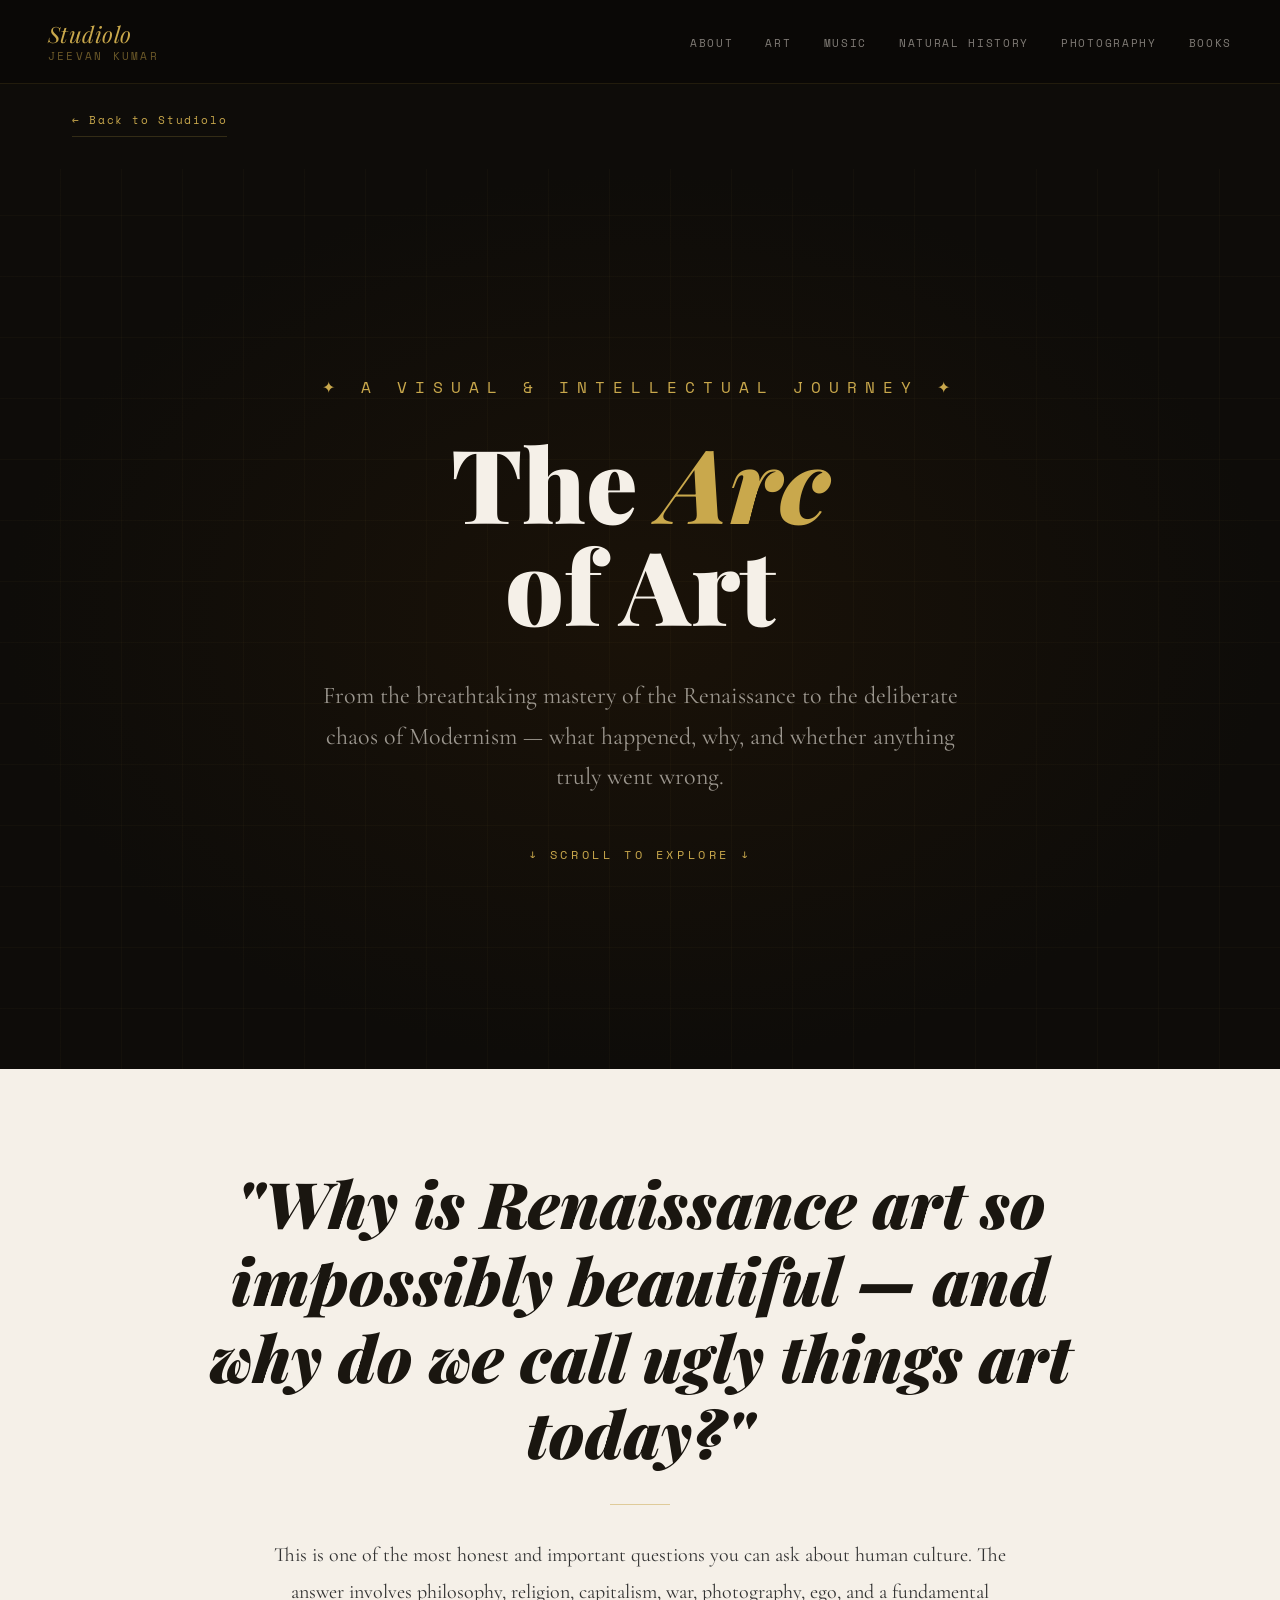
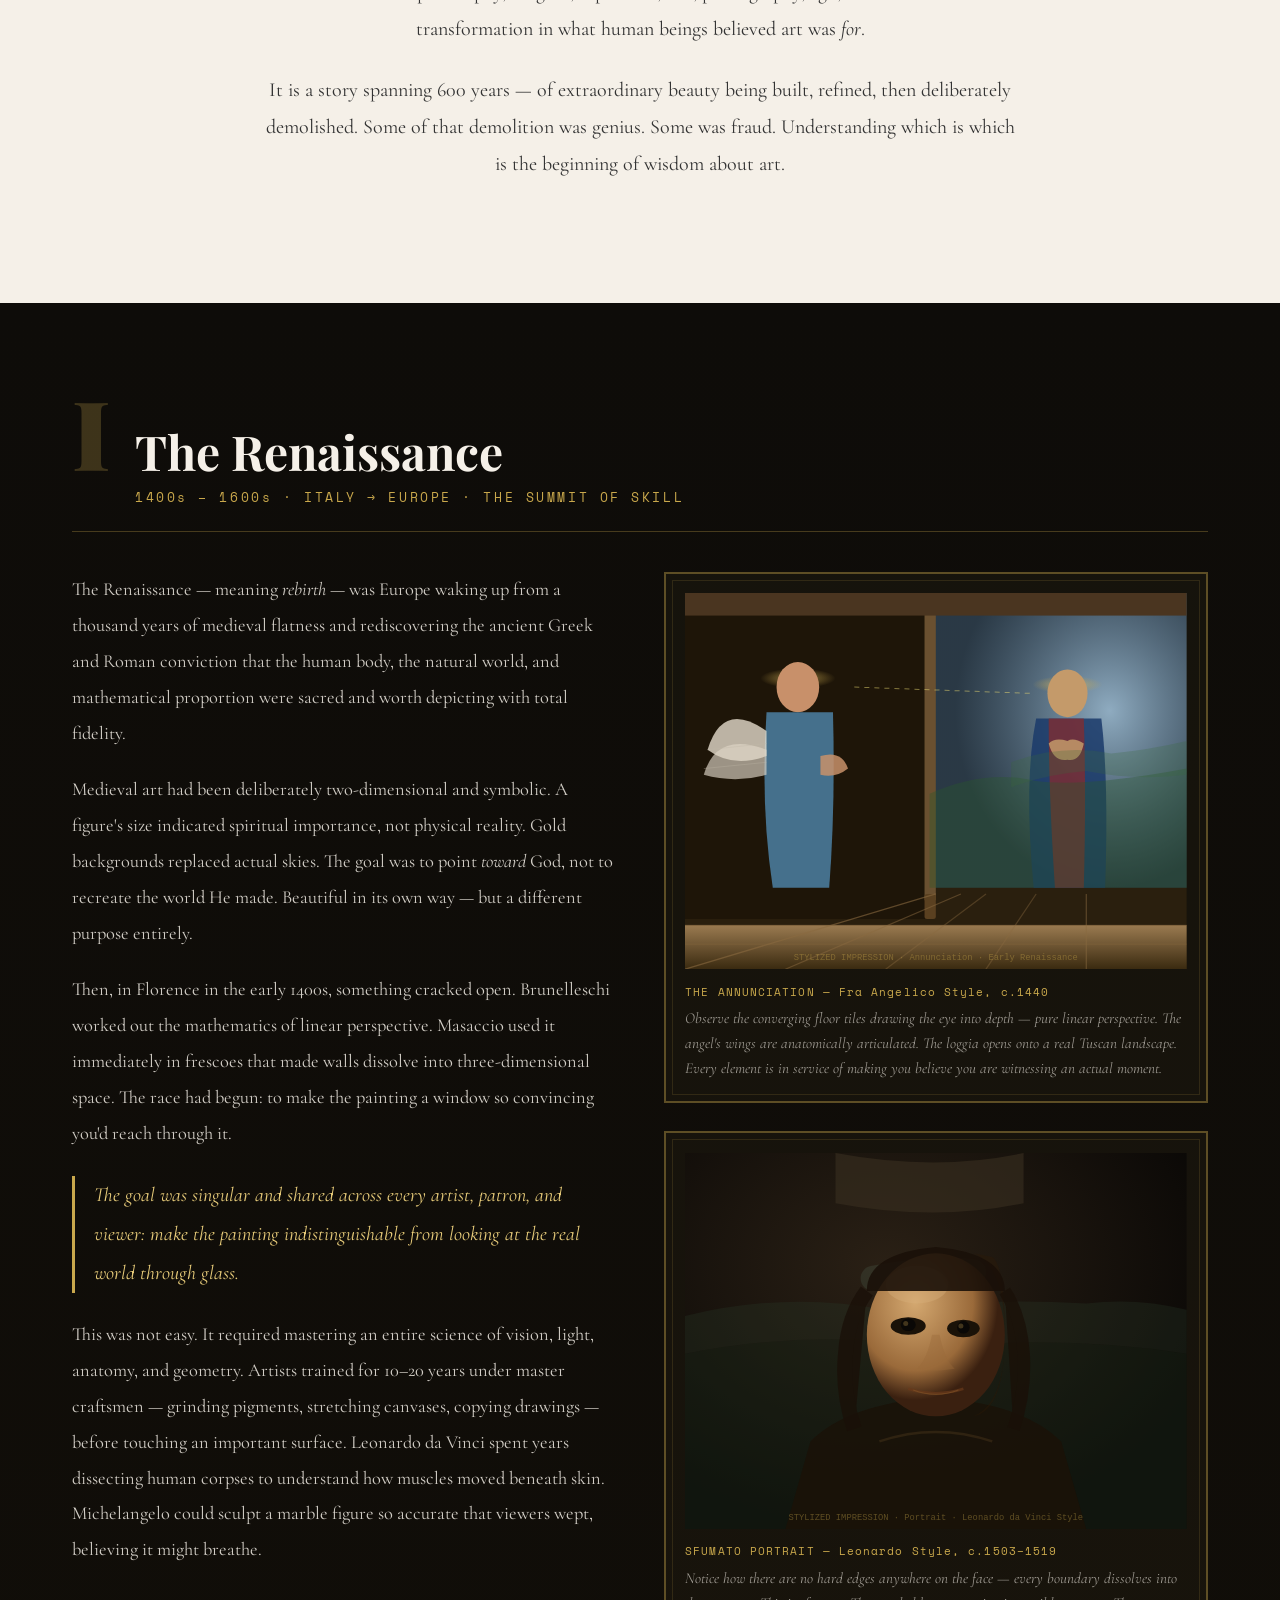
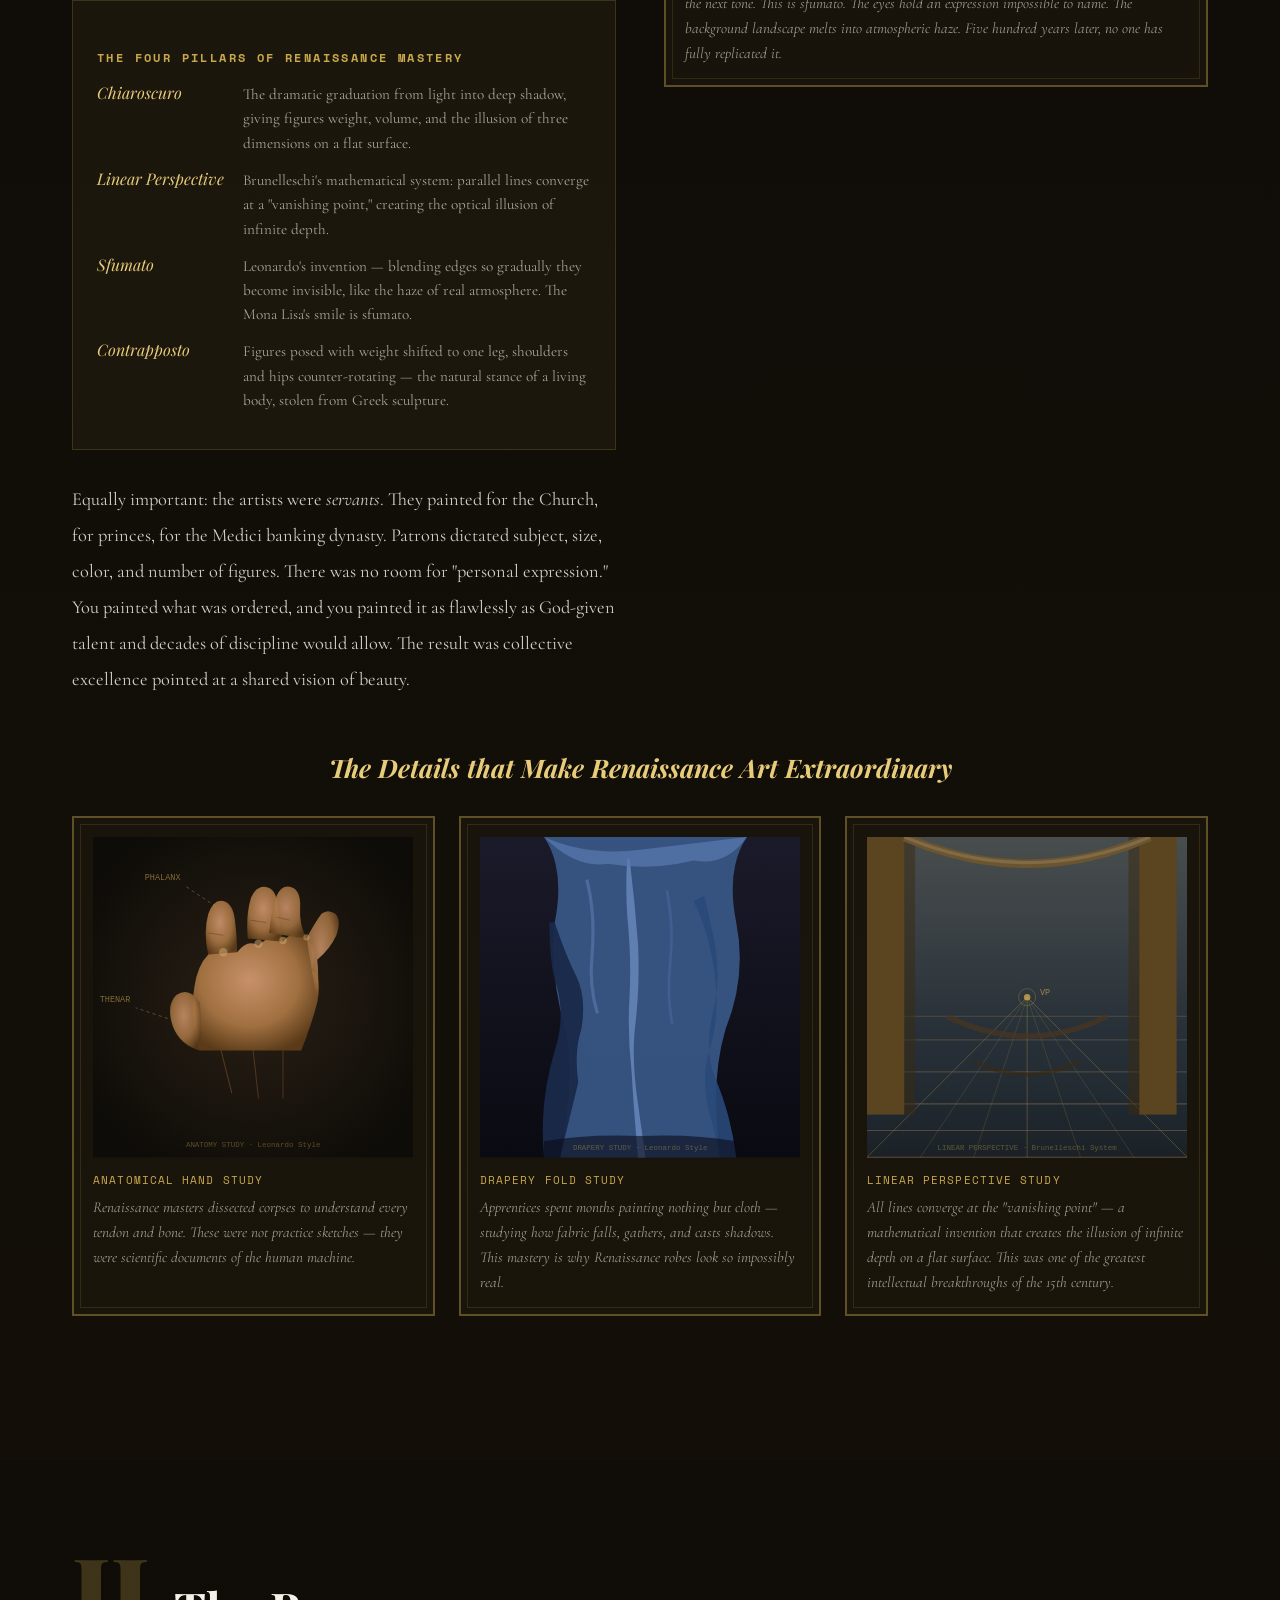
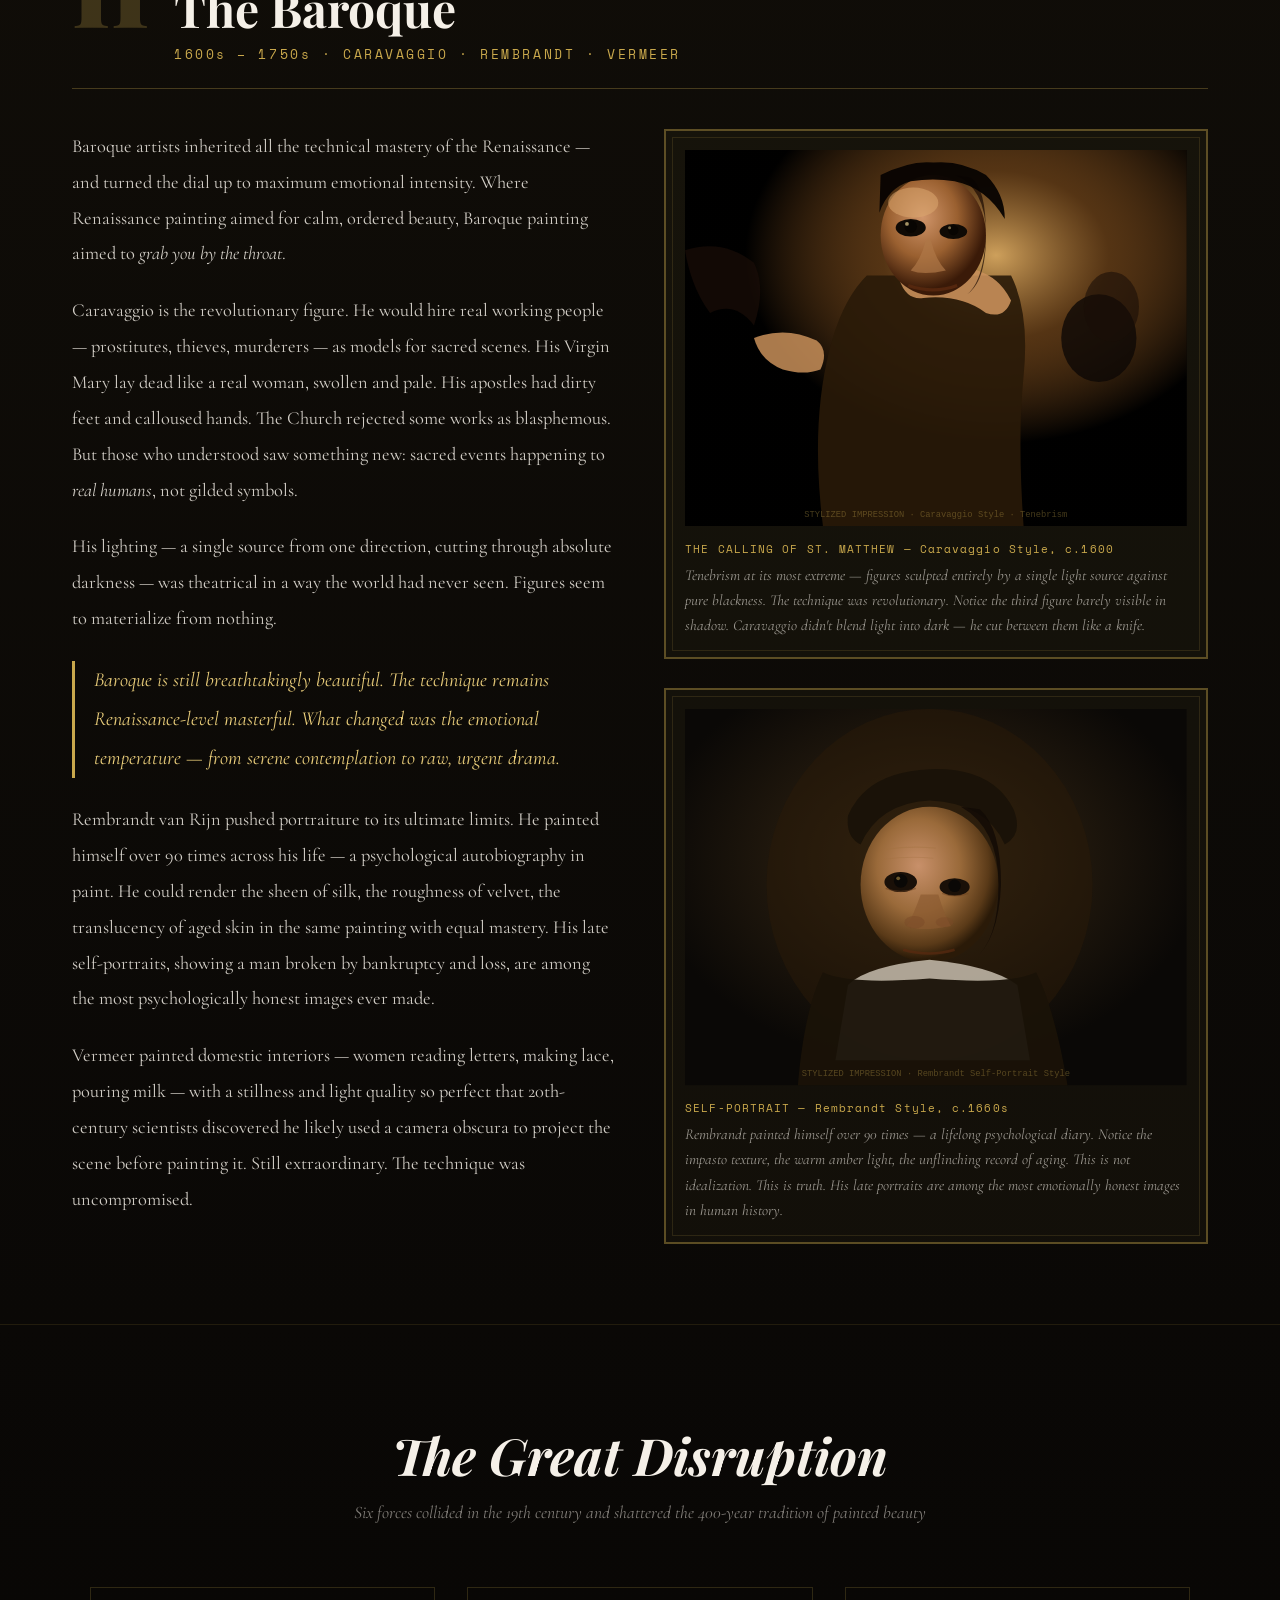
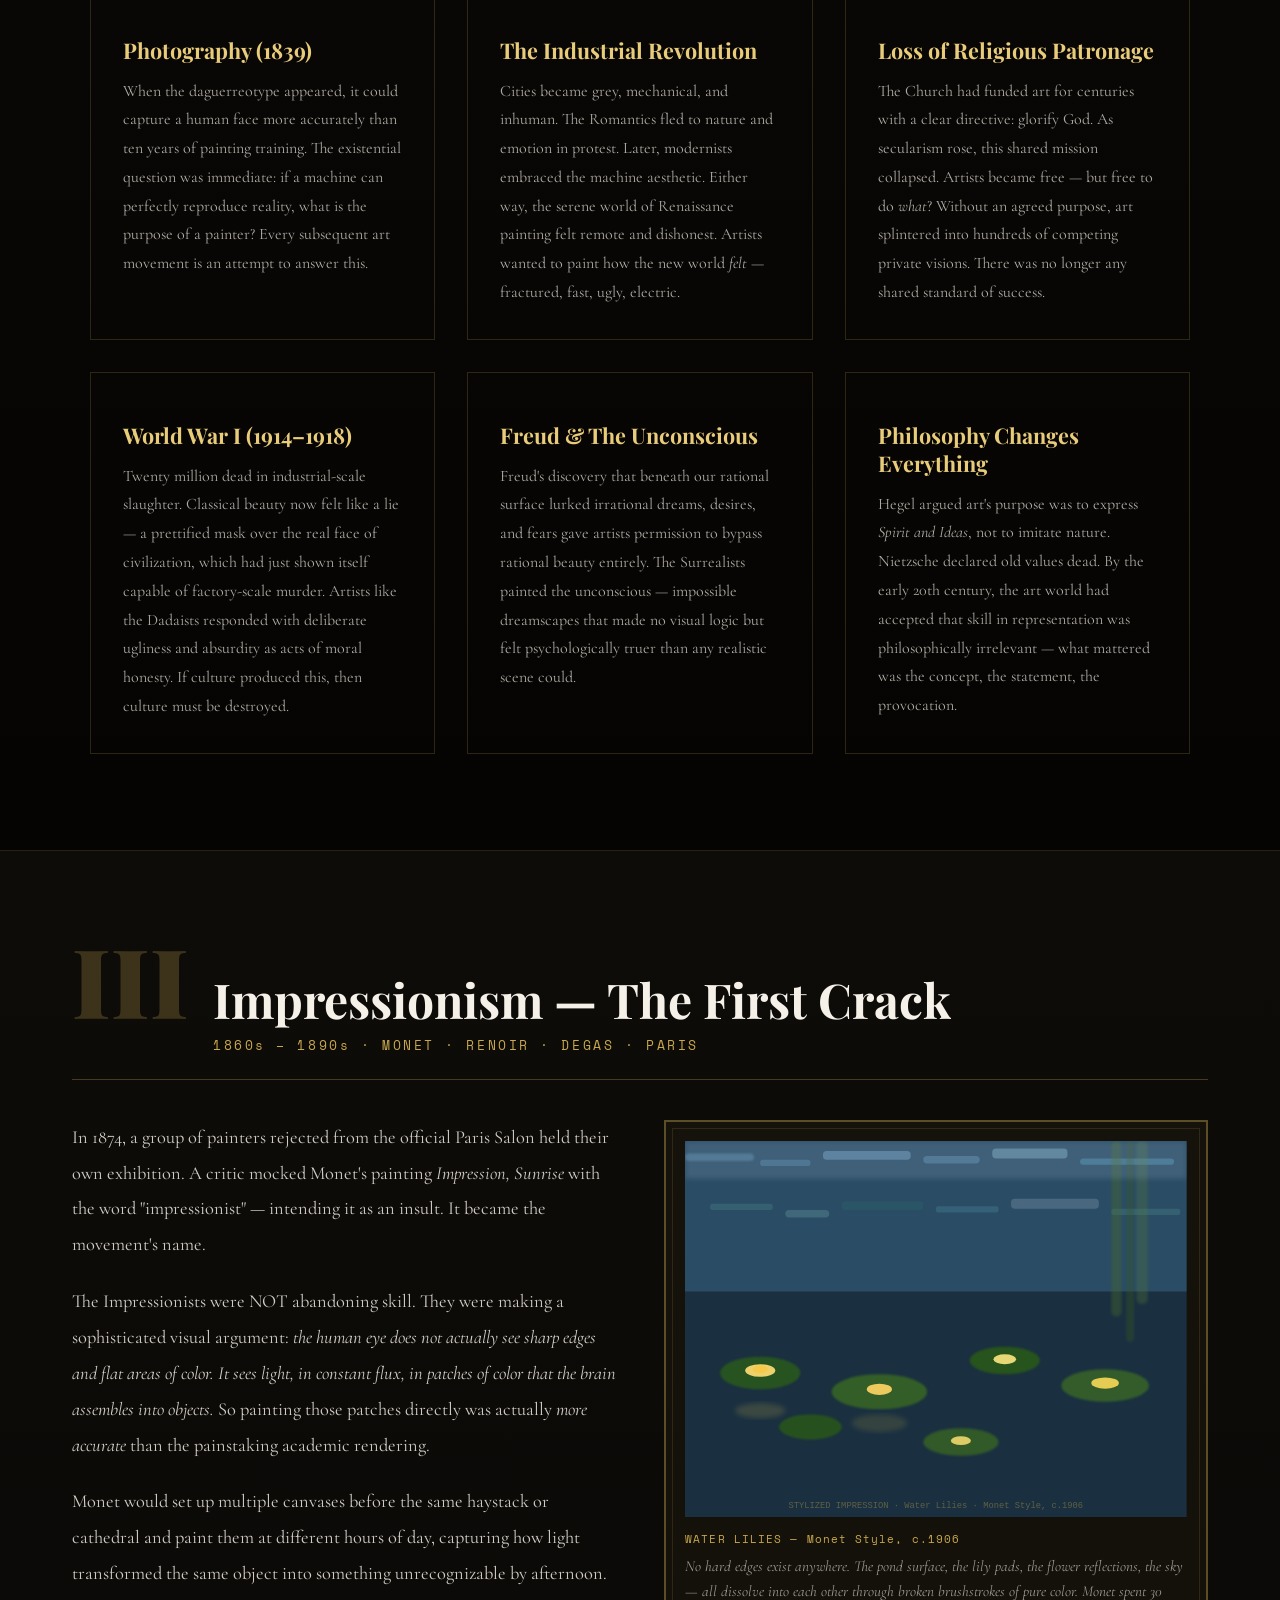
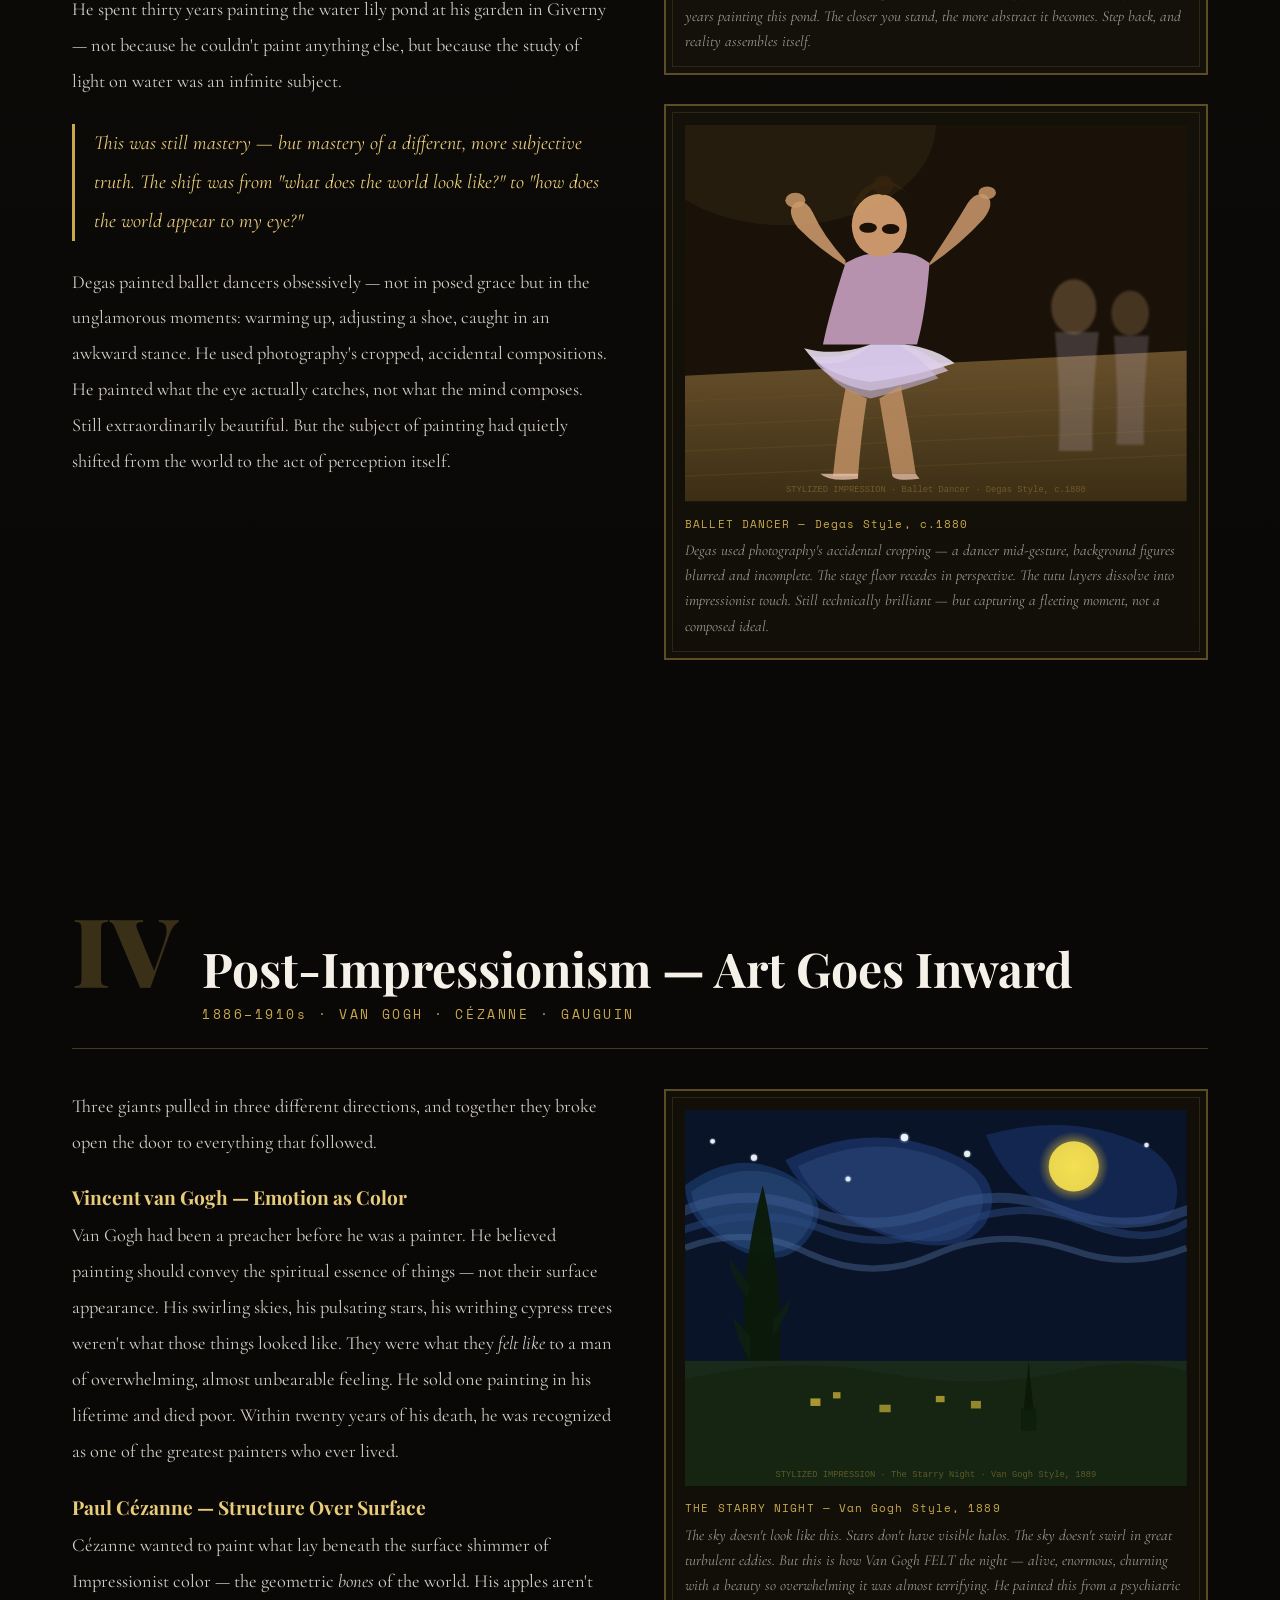
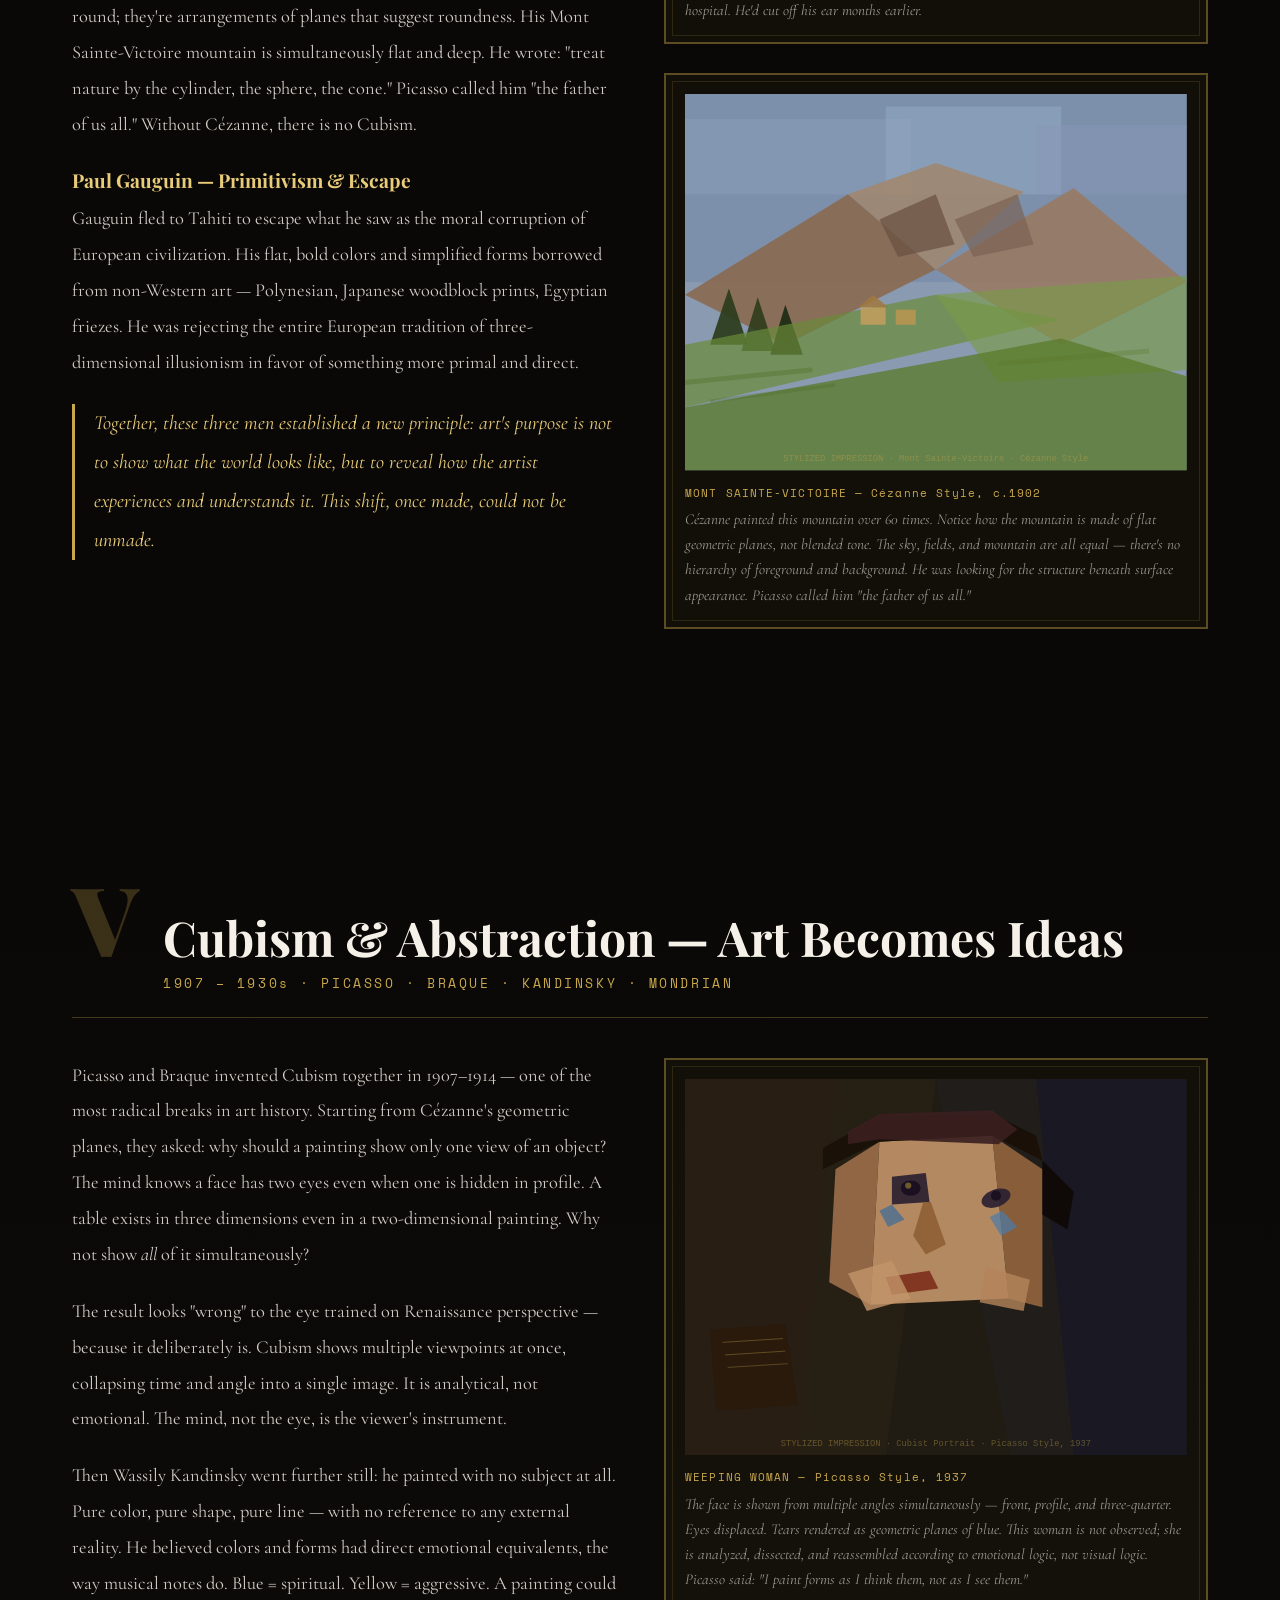
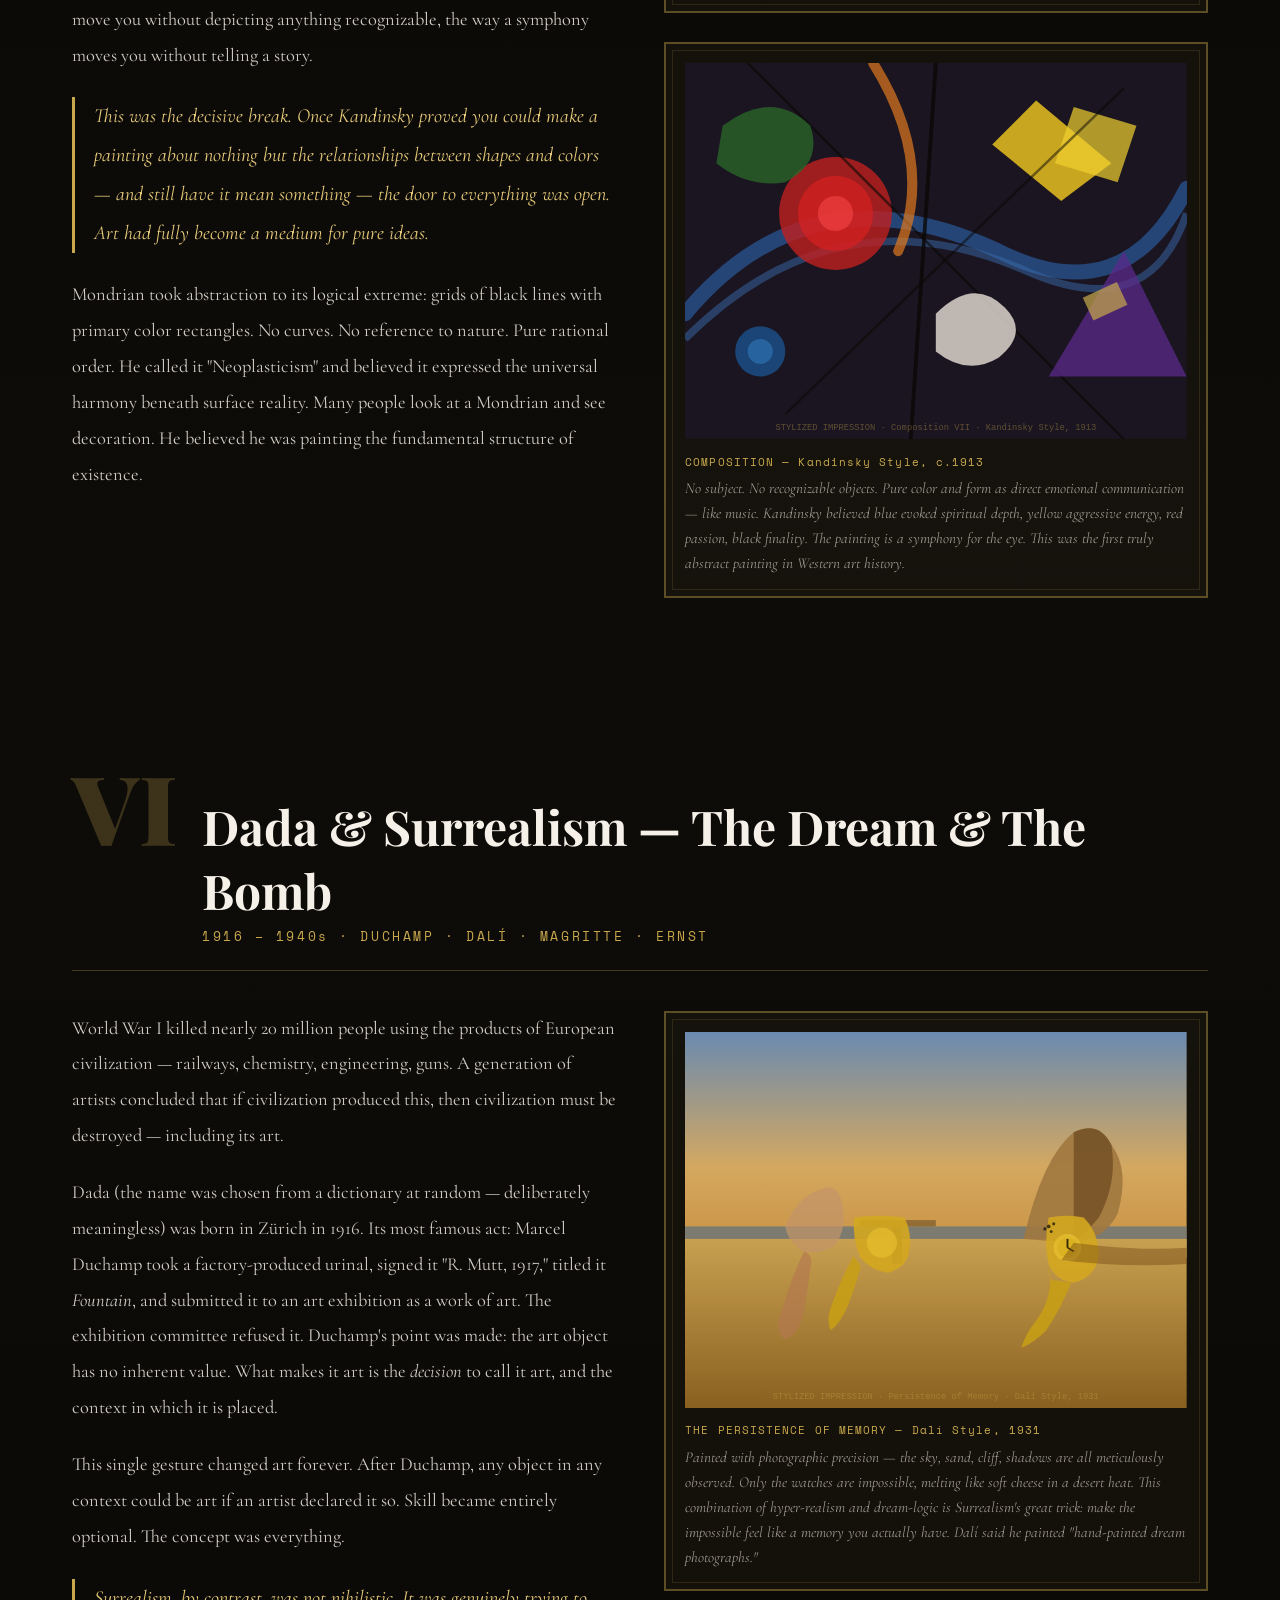
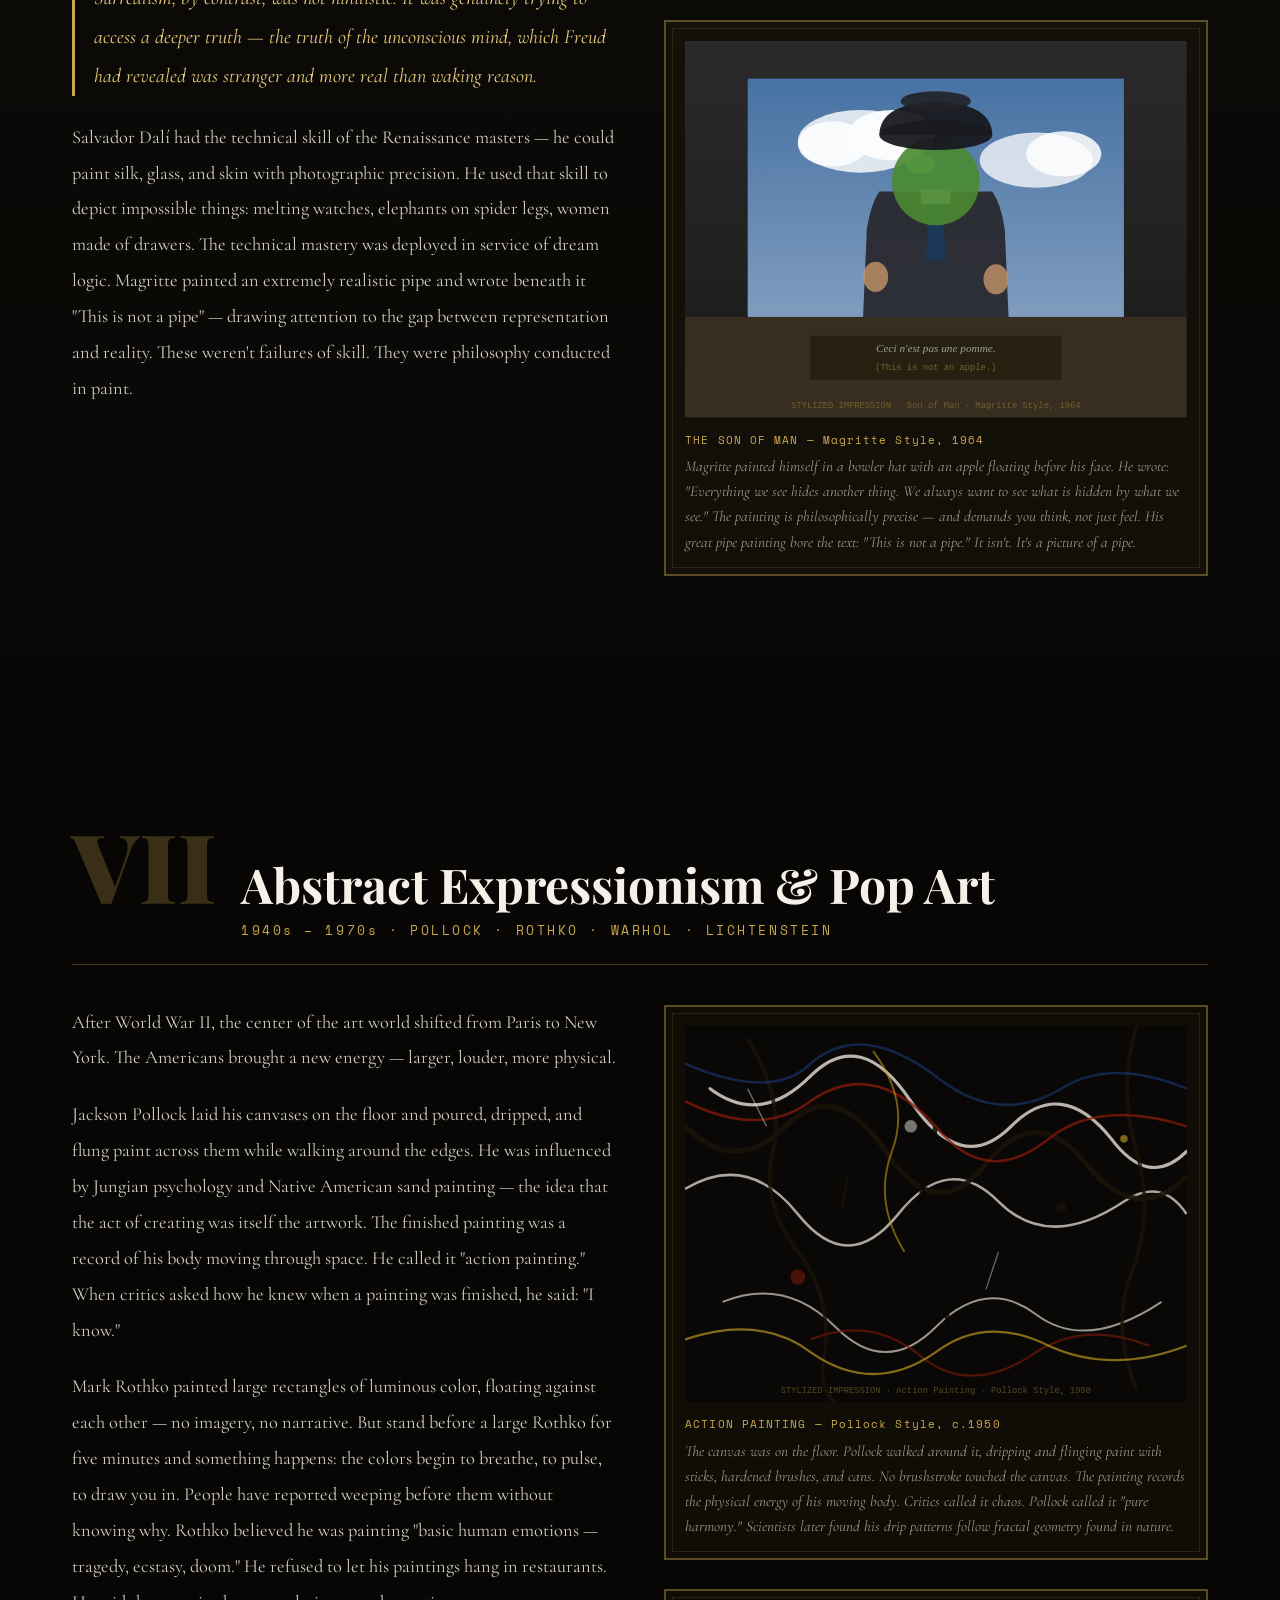
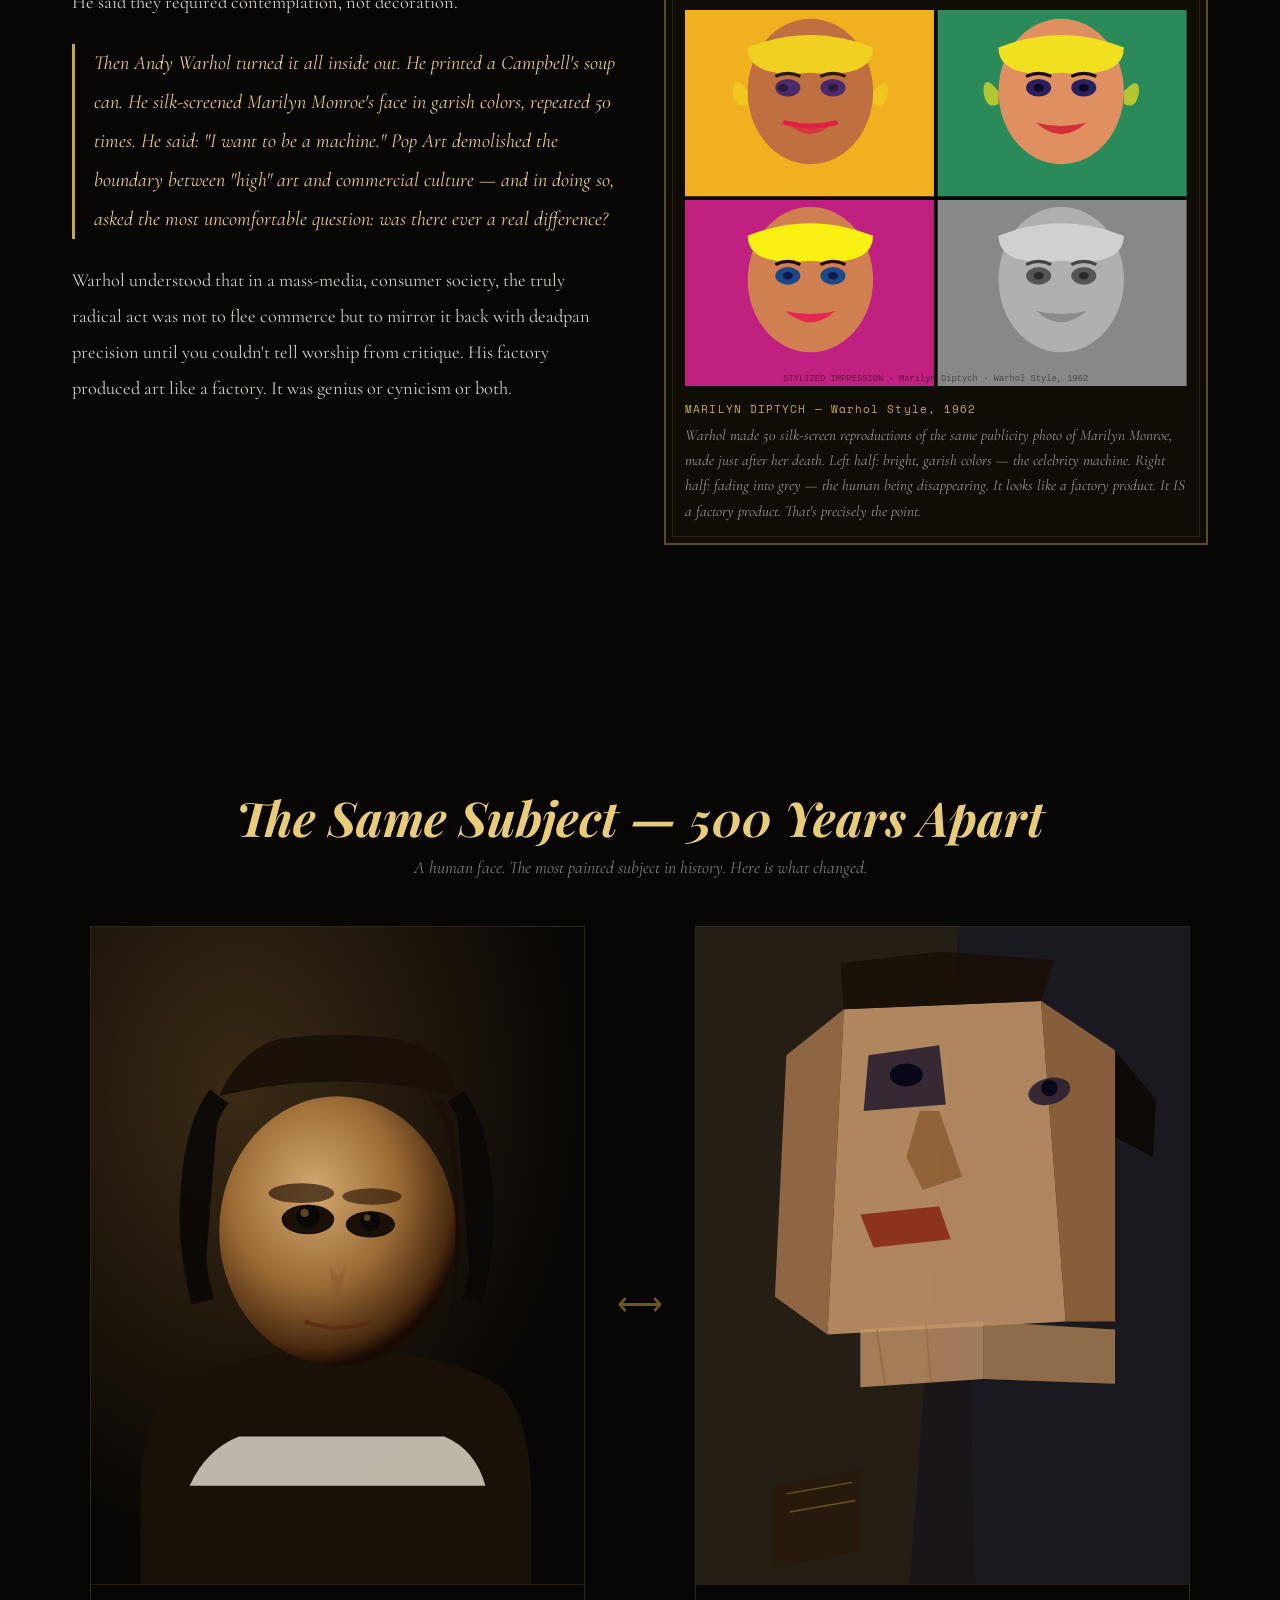
==== commit 3946e9a9: "Remove factor icons from art history section Removed factor icons from the Great Disruption section." ====
--- a/articles/art-history.html
+++ b/articles/art-history.html
@@ -1100,32 +1100,32 @@
   <p class="section-sub">Six forces collided in the 19th century and shattered the 400-year tradition of painted beauty</p>
   <div class="factors-grid">
     <div class="factor-card">
-      <span class="factor-icon">📷</span>
+      <span class="factor-icon"></span>
       <h3>Photography (1839)</h3>
       <p>When the daguerreotype appeared, it could capture a human face more accurately than ten years of painting training. The existential question was immediate: if a machine can perfectly reproduce reality, what is the purpose of a painter? Every subsequent art movement is an attempt to answer this.</p>
     </div>
     <div class="factor-card">
-      <span class="factor-icon">⚙️</span>
+      <span class="factor-icon"></span>
       <h3>The Industrial Revolution</h3>
       <p>Cities became grey, mechanical, and inhuman. The Romantics fled to nature and emotion in protest. Later, modernists embraced the machine aesthetic. Either way, the serene world of Renaissance painting felt remote and dishonest. Artists wanted to paint how the new world <em>felt</em> — fractured, fast, ugly, electric.</p>
     </div>
     <div class="factor-card">
-      <span class="factor-icon">🏛️</span>
+      <span class="factor-icon"></span>
       <h3>Loss of Religious Patronage</h3>
       <p>The Church had funded art for centuries with a clear directive: glorify God. As secularism rose, this shared mission collapsed. Artists became free — but free to do <em>what</em>? Without an agreed purpose, art splintered into hundreds of competing private visions. There was no longer any shared standard of success.</p>
     </div>
     <div class="factor-card">
-      <span class="factor-icon">💣</span>
+      <span class="factor-icon"></span>
       <h3>World War I (1914–1918)</h3>
       <p>Twenty million dead in industrial-scale slaughter. Classical beauty now felt like a lie — a prettified mask over the real face of civilization, which had just shown itself capable of factory-scale murder. Artists like the Dadaists responded with deliberate ugliness and absurdity as acts of moral honesty. If culture produced this, then culture must be destroyed.</p>
     </div>
     <div class="factor-card">
-      <span class="factor-icon">🧠</span>
+      <span class="factor-icon"></span>
       <h3>Freud & The Unconscious</h3>
       <p>Freud's discovery that beneath our rational surface lurked irrational dreams, desires, and fears gave artists permission to bypass rational beauty entirely. The Surrealists painted the unconscious — impossible dreamscapes that made no visual logic but felt psychologically truer than any realistic scene could.</p>
     </div>
     <div class="factor-card">
-      <span class="factor-icon">📜</span>
+      <span class="factor-icon"></span>
       <h3>Philosophy Changes Everything</h3>
       <p>Hegel argued art's purpose was to express <em>Spirit and Ideas</em>, not to imitate nature. Nietzsche declared old values dead. By the early 20th century, the art world had accepted that skill in representation was philosophically irrelevant — what mattered was the concept, the statement, the provocation.</p>
     </div>
